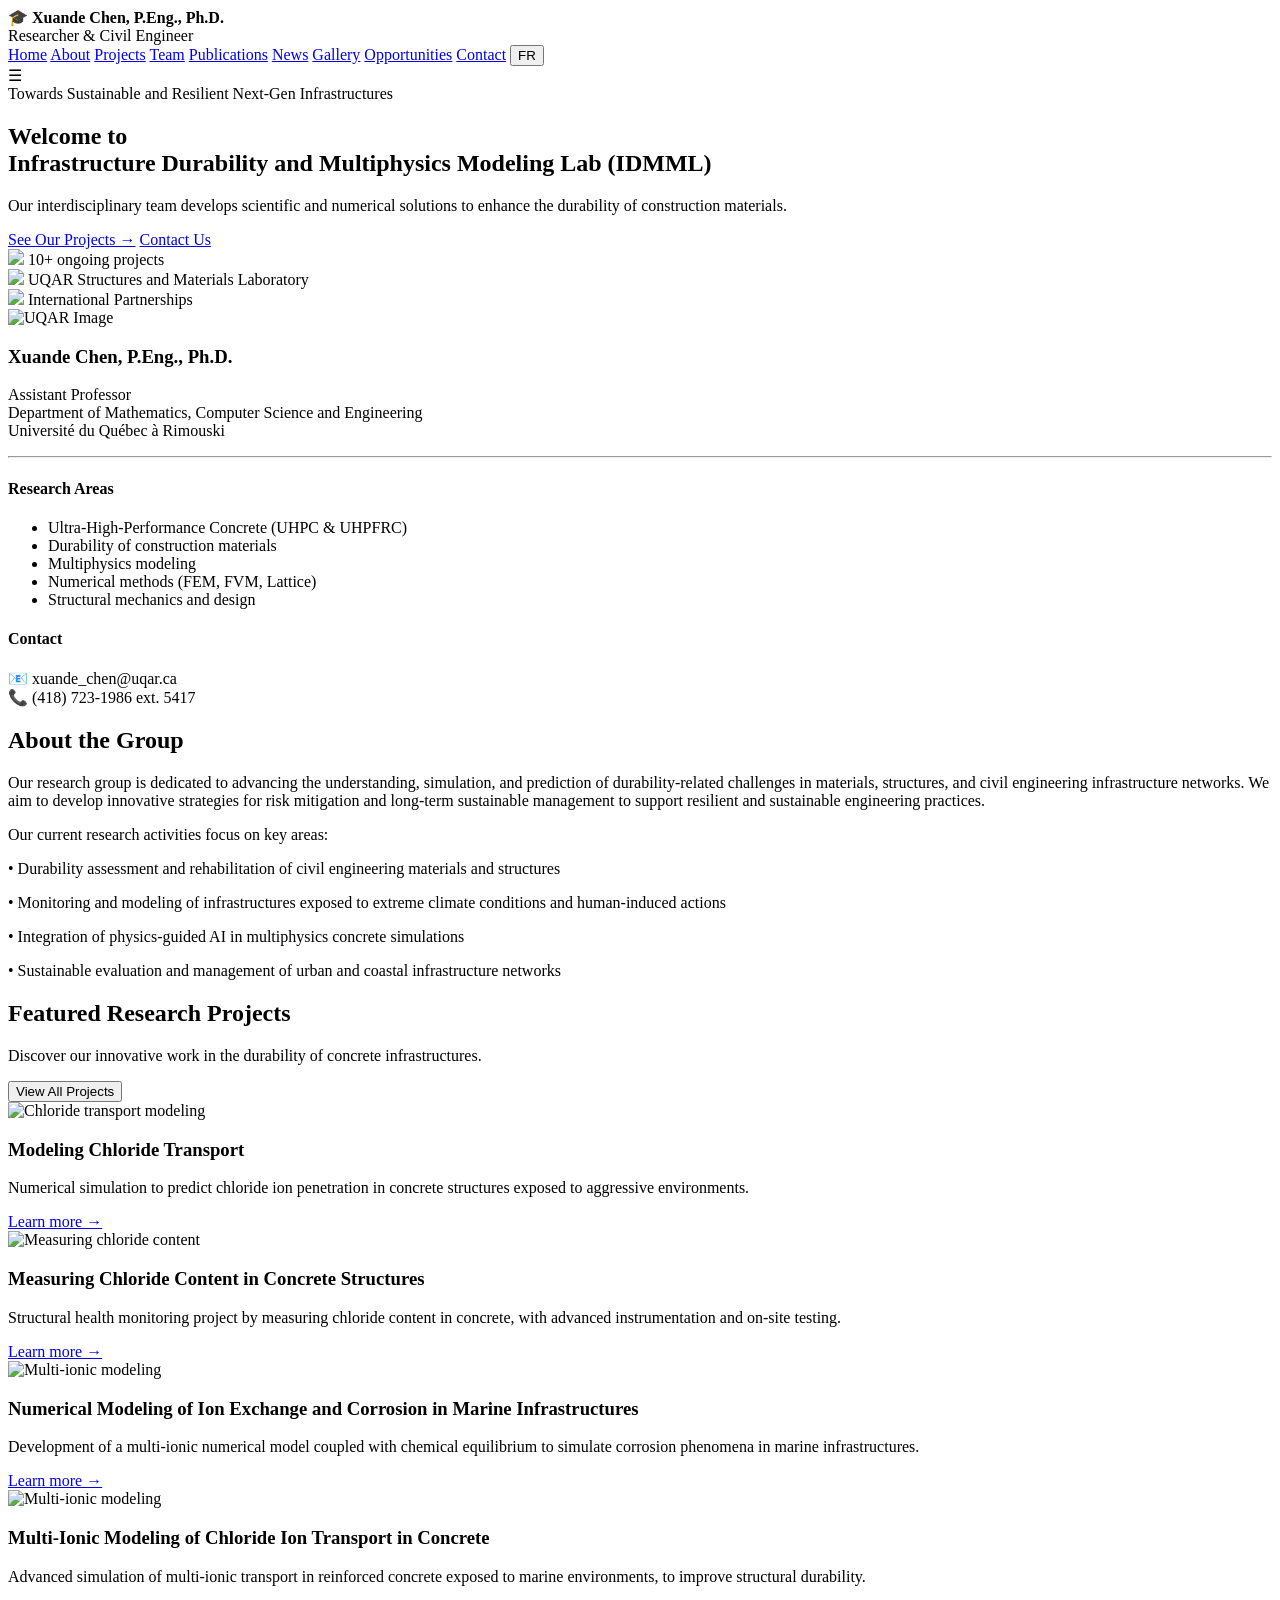
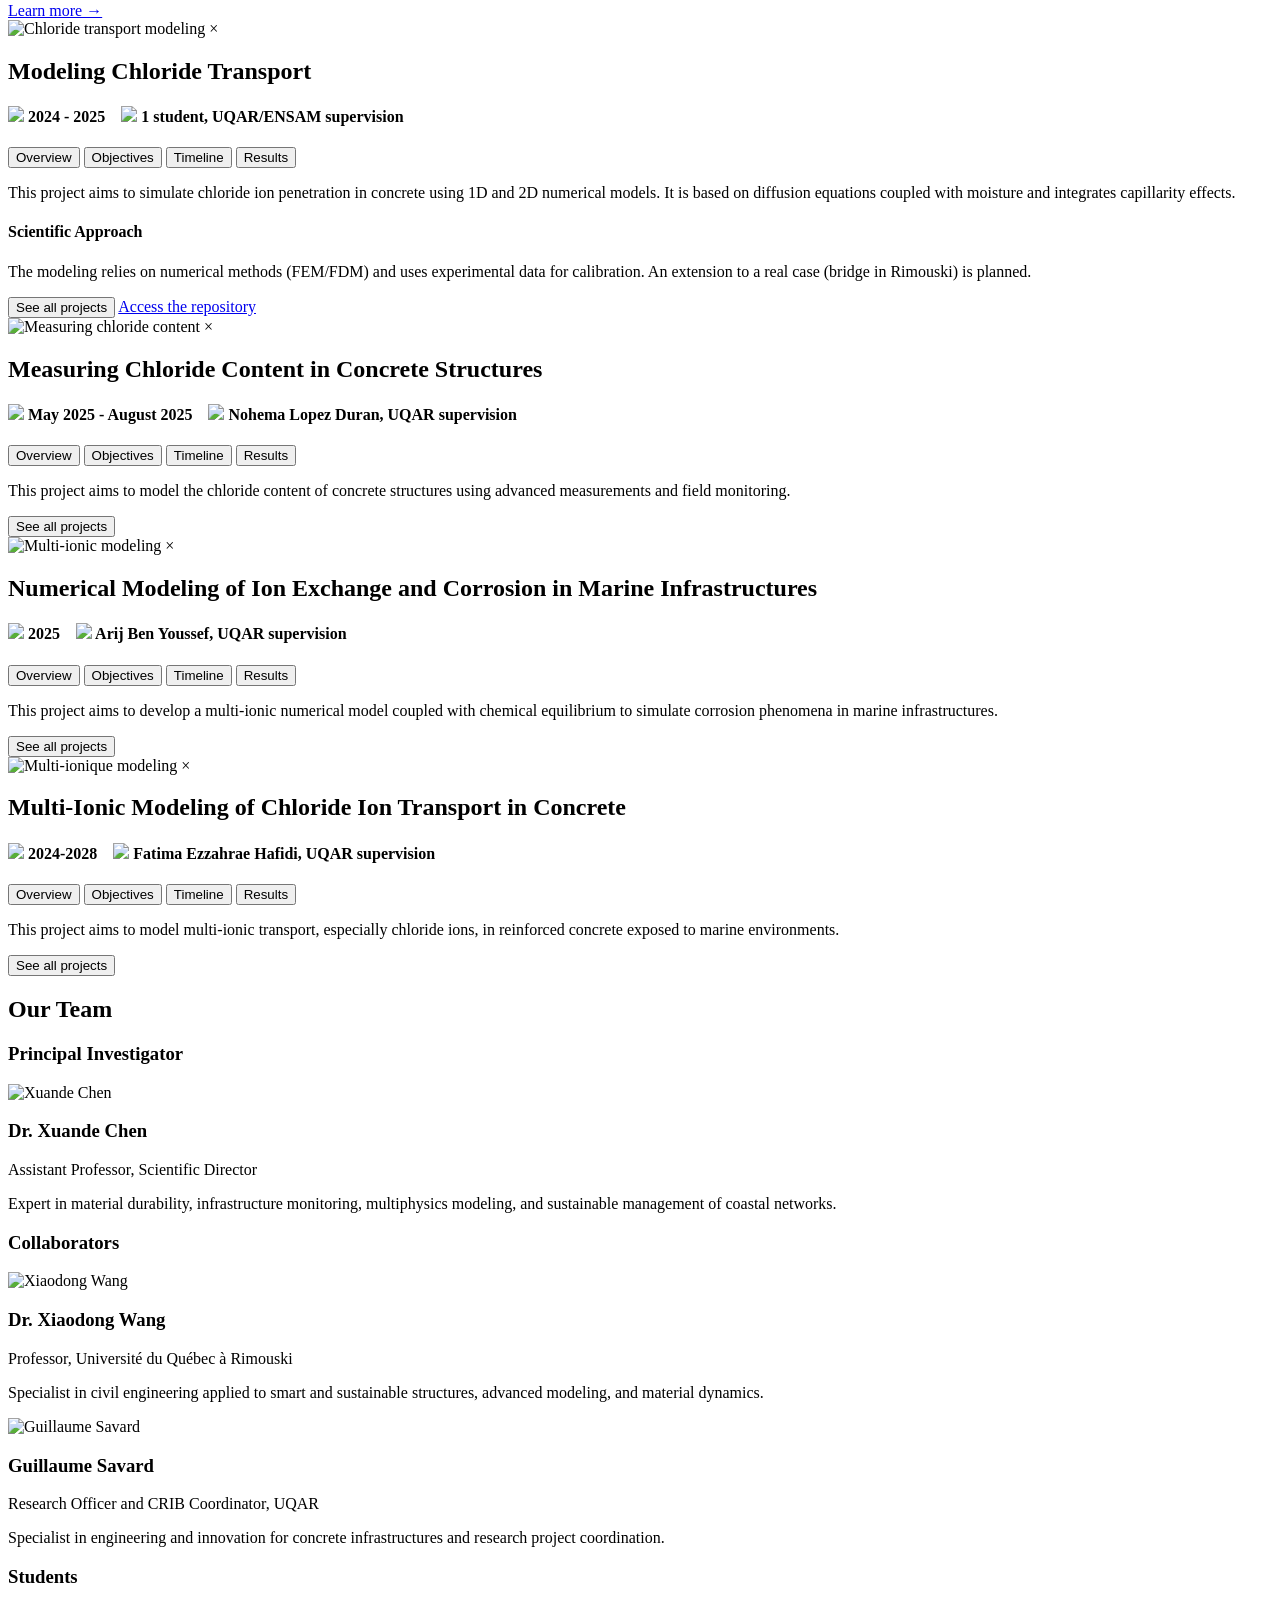
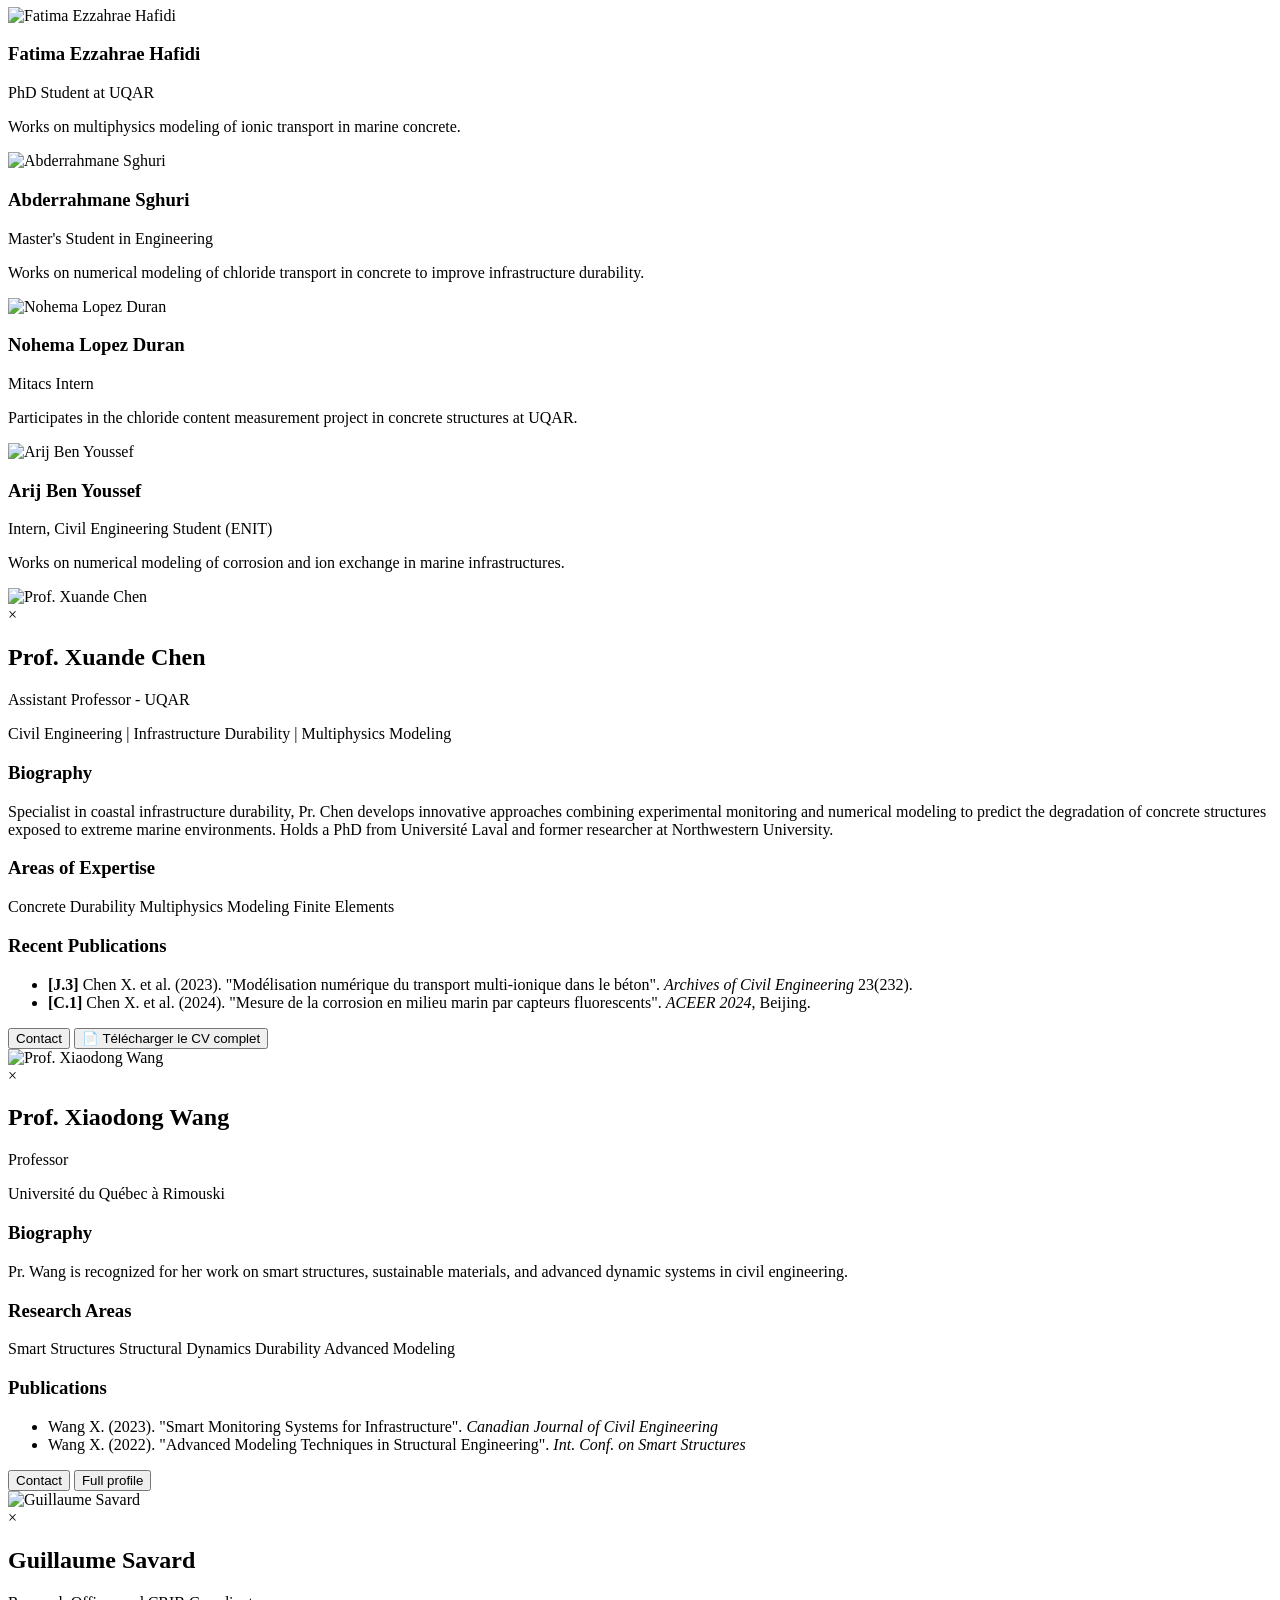
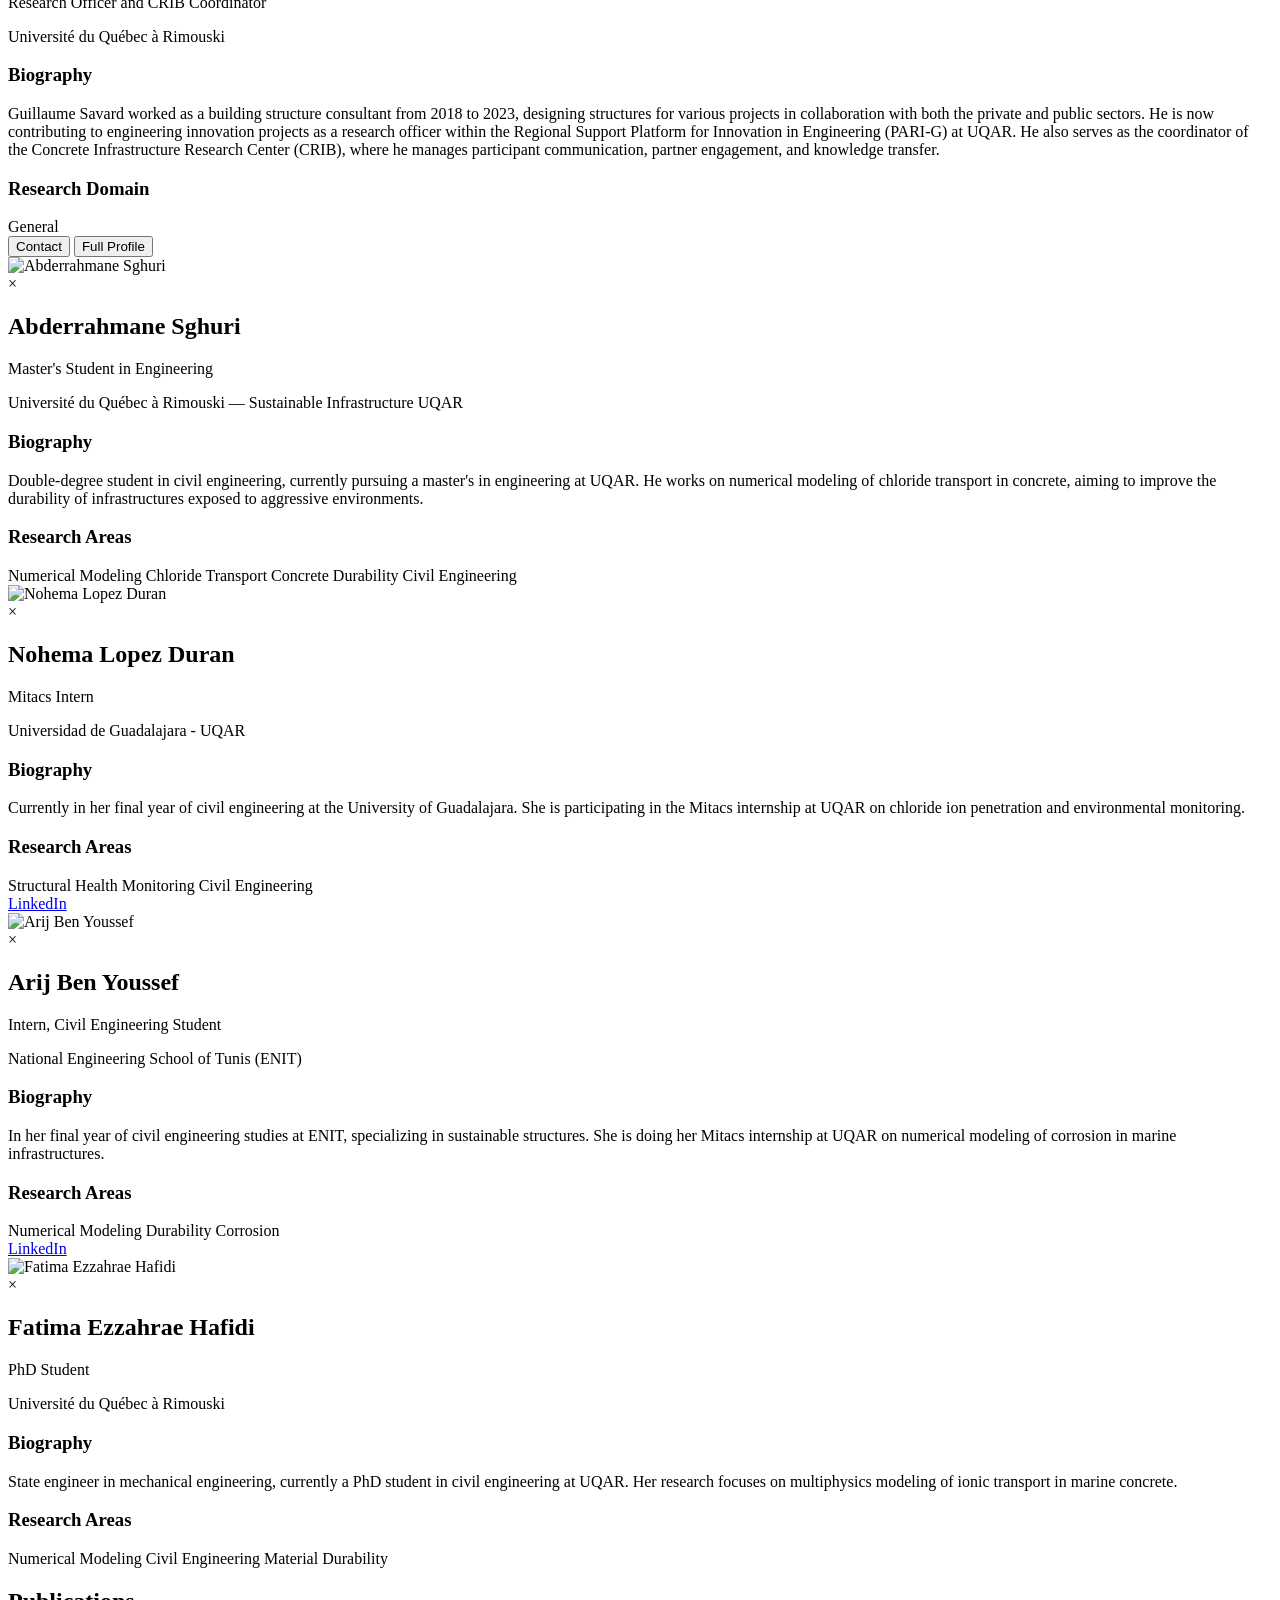
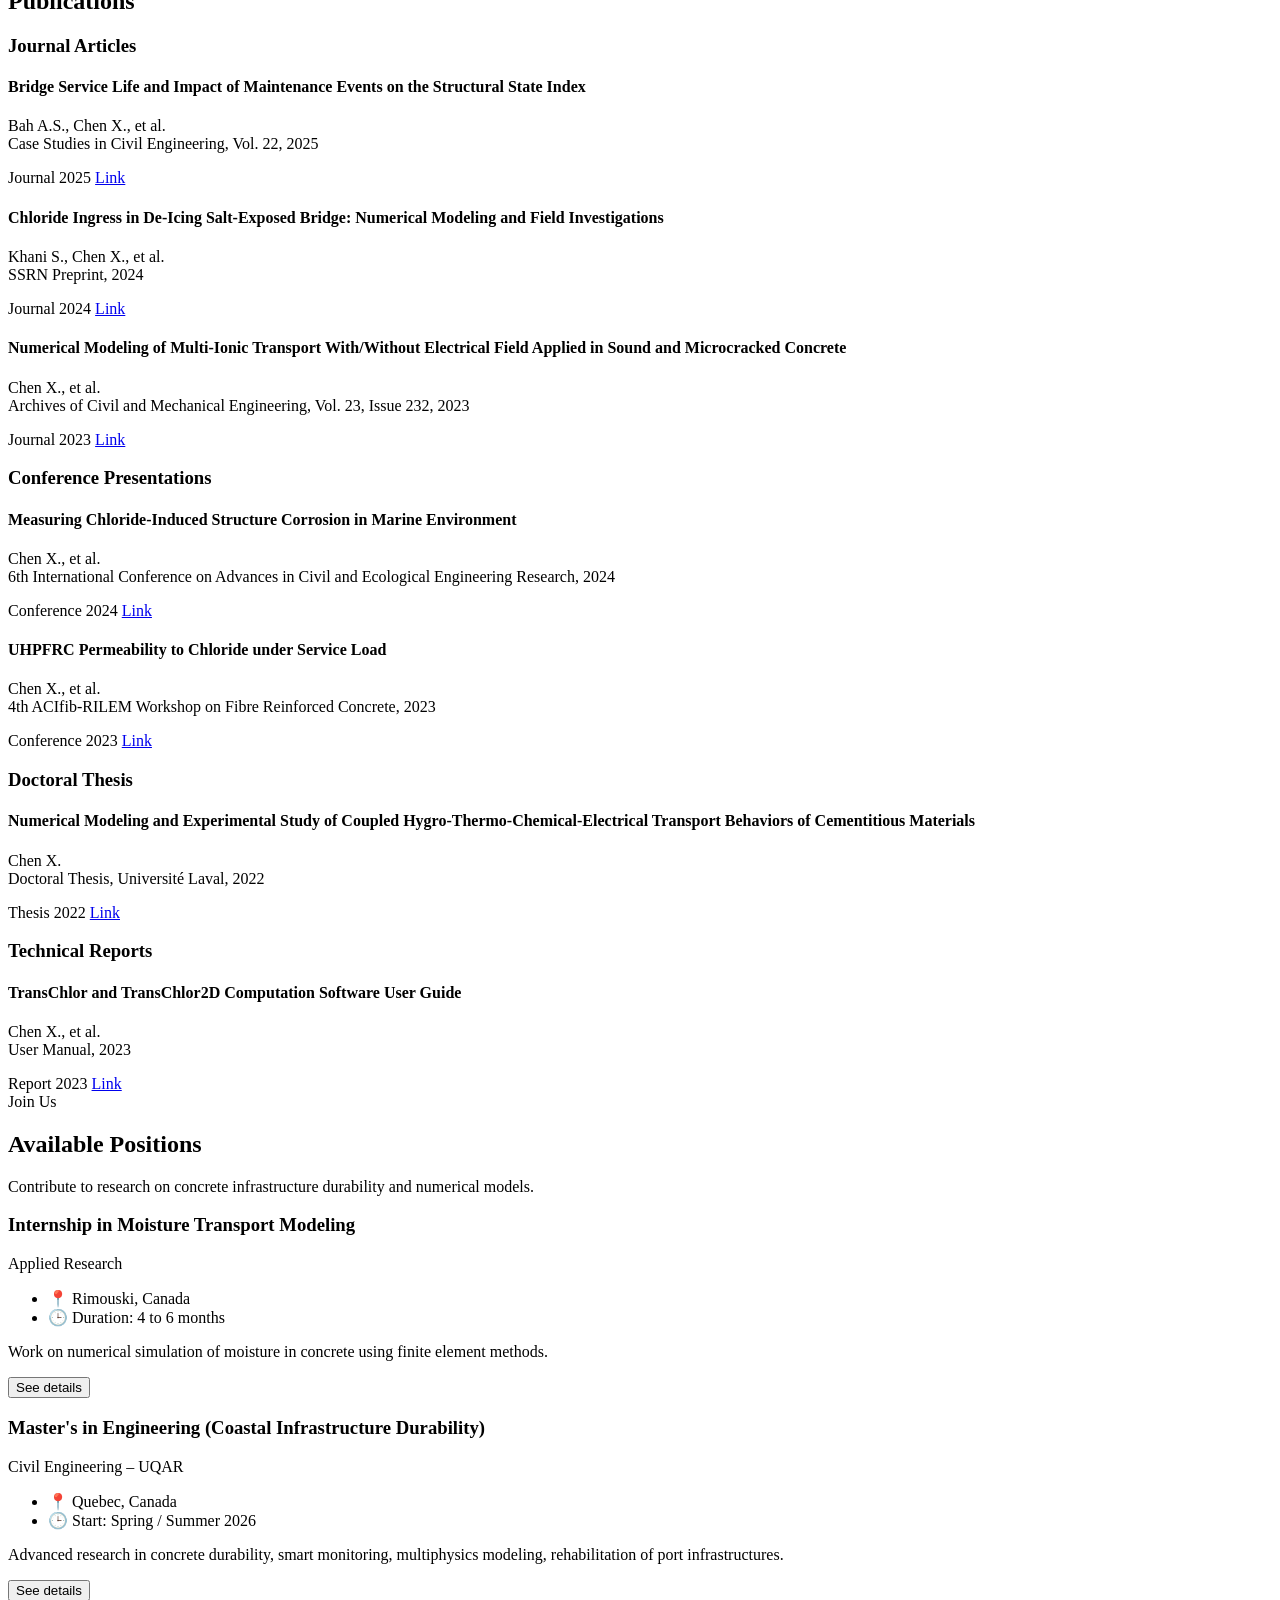
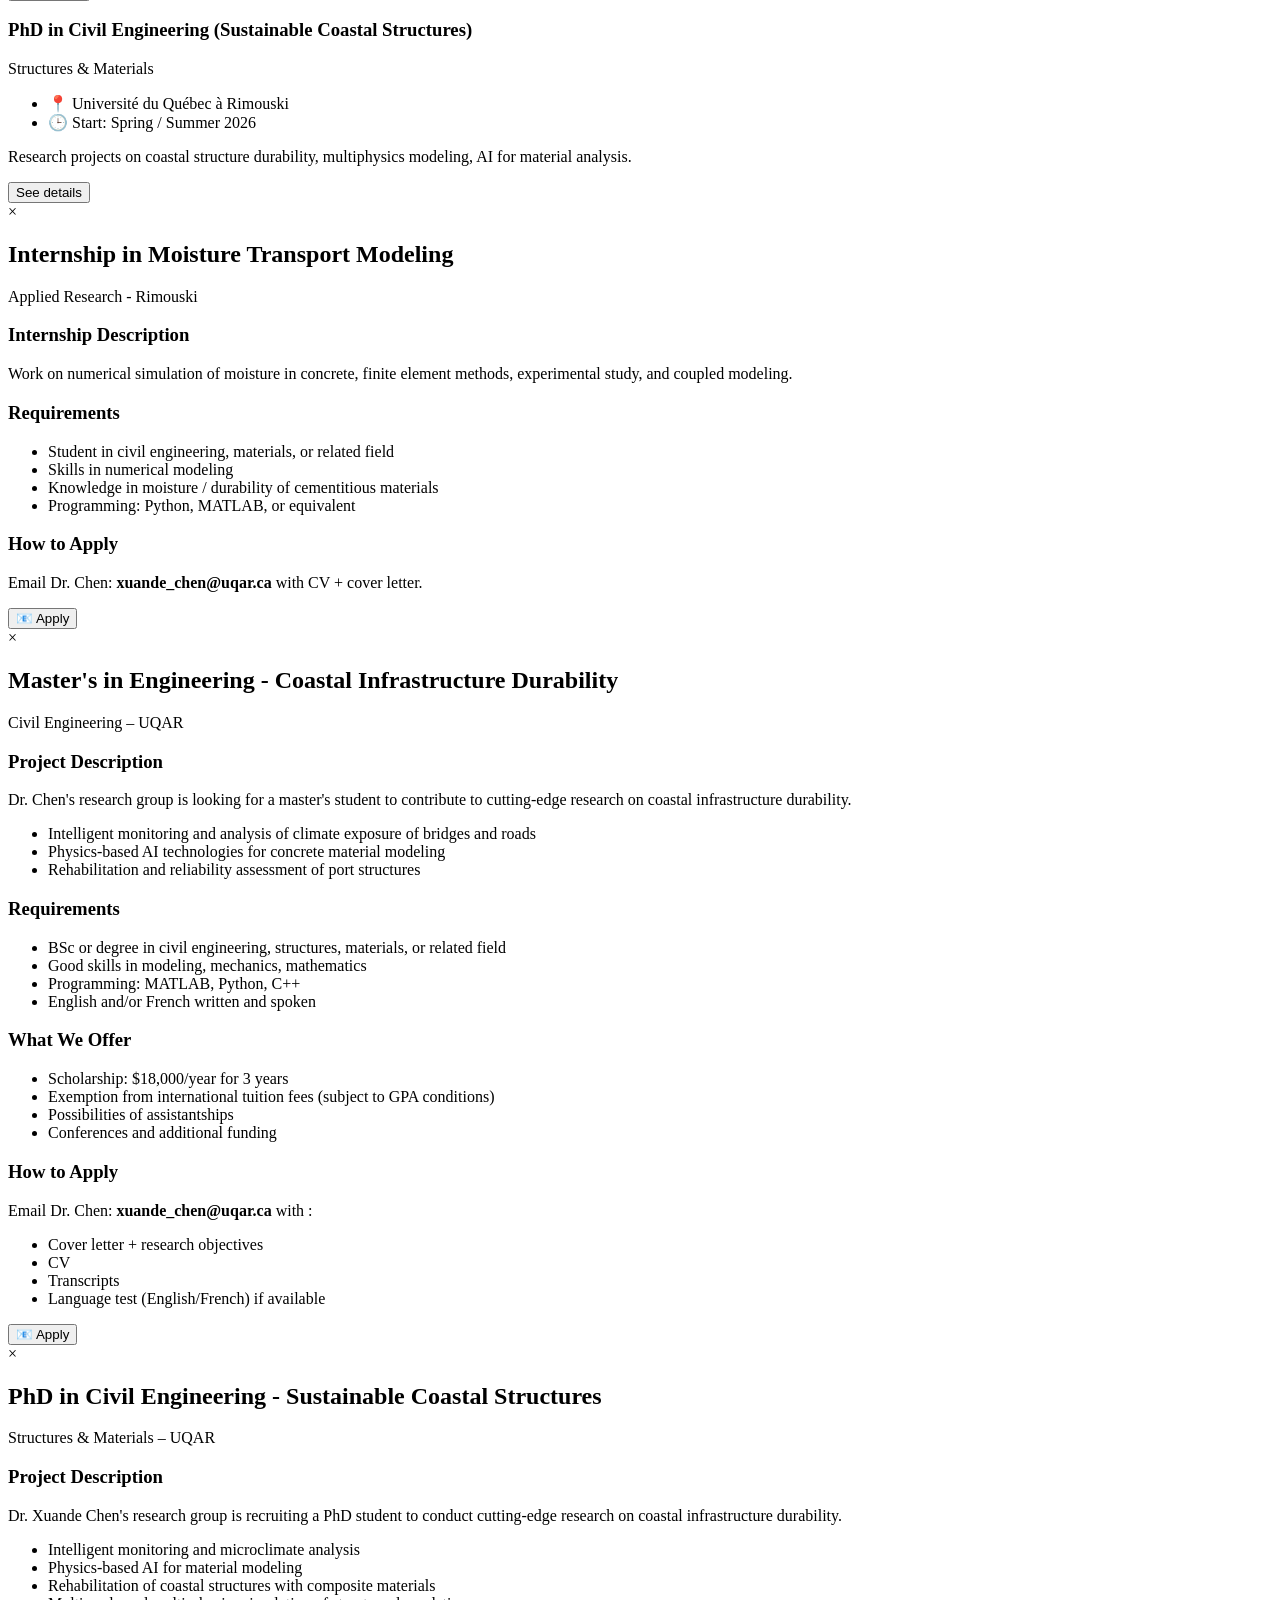
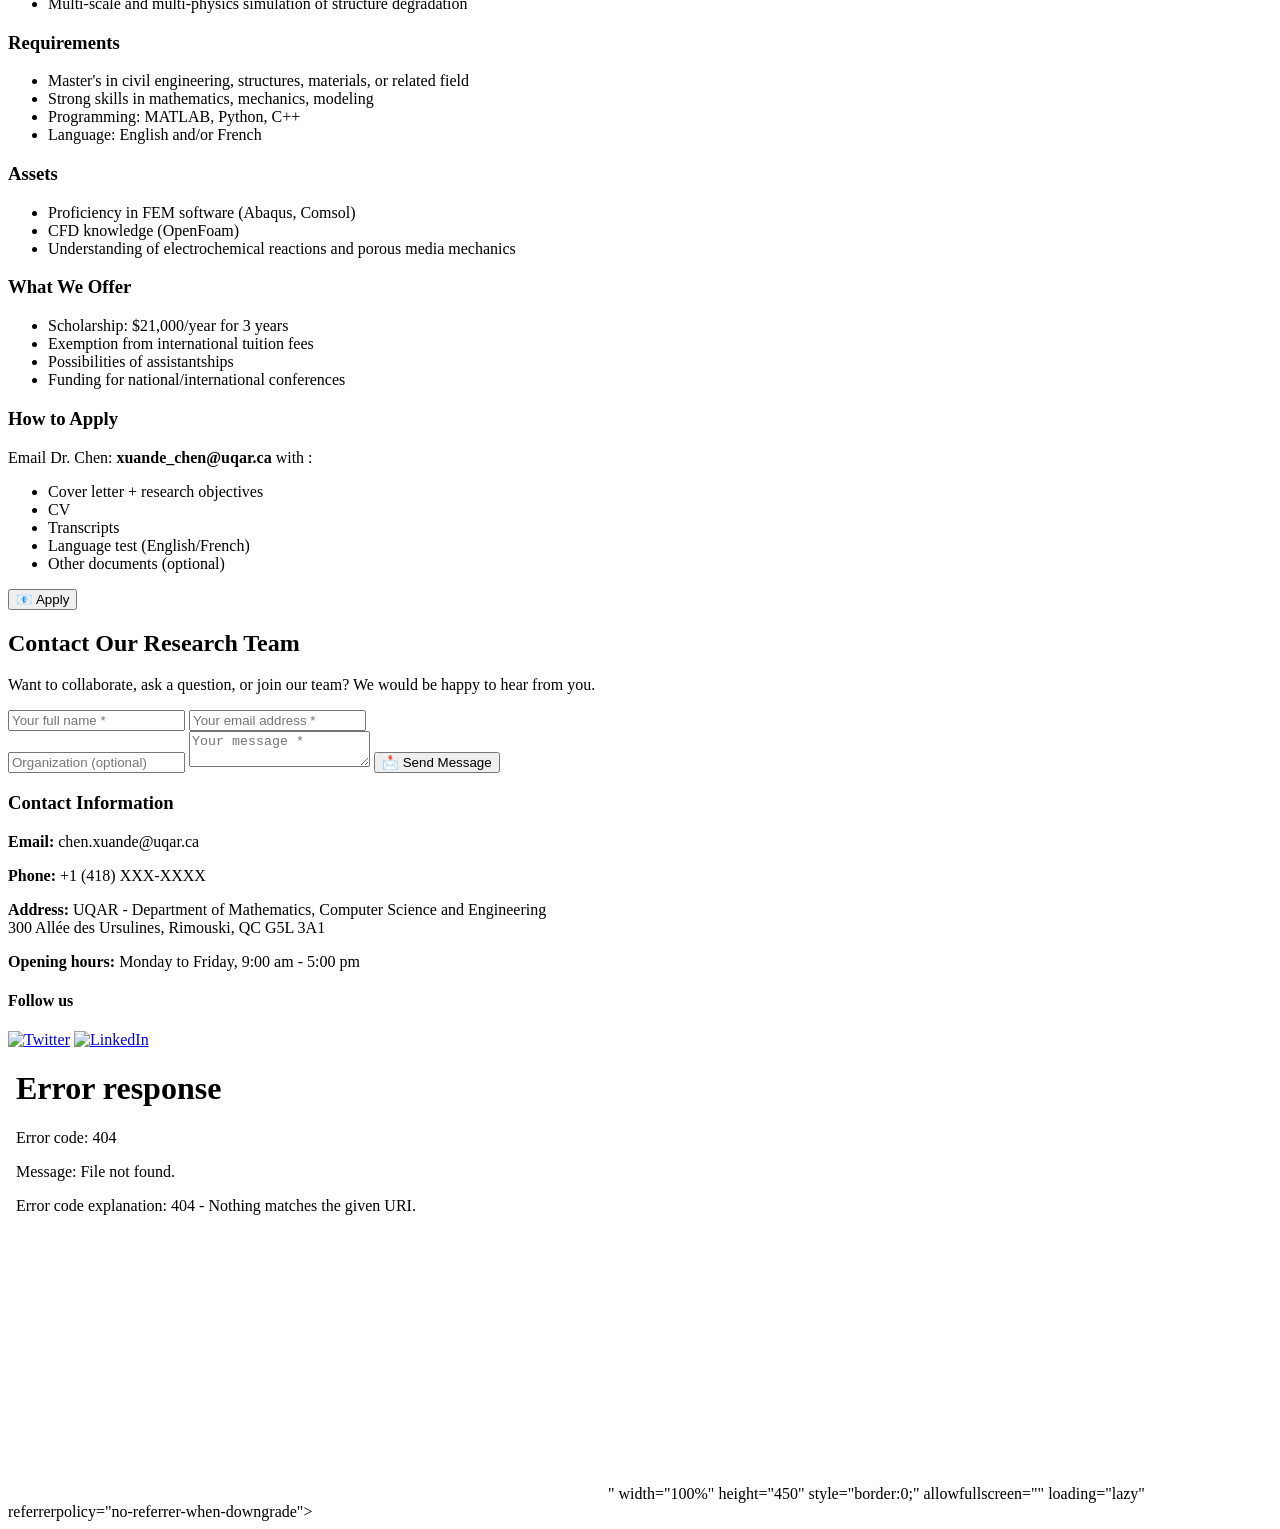
==== index-en.html @ e5015cfd "Update print statement from 'Hello' to 'Goodbye'" ====
<!DOCTYPE html>
<html lang="en">
<head>
  <link href="https://fonts.googleapis.com/css2?family=Inter:wght@400;600;700&display=swap" rel="stylesheet">
  <meta charset="UTF-8" />
  <meta name="viewport" content="width=device-width, initial-scale=1.0"/>
  <title>Infrastructure Durability and Multiphysics Modeling Lab</title>
  <link rel="stylesheet" href="style.css" />
</head>
<script>
  function toggleMenu() {
    const nav = document.getElementById("nav-links");
    const burger = document.querySelector(".burger");
    nav.classList.toggle("show");

    // Toggle le symbole du bouton
    if (burger.textContent === "☰") {
      burger.textContent = "✖";
    } else {
      burger.textContent = "☰";
    }
  }
  
</script>

<body>

  <!-- NAVBAR -->
<header class="navbar">
  <div class="logo">
    🎓 <strong>Xuande Chen, P.Eng., Ph.D.</strong><br />
    <span class="sous-titre">Researcher & Civil Engineer</span>
  </div>
  <nav id="nav-links" class="nav-links">
    <a href="#accueil" class="active">Home</a>
    <a href="#apropos">About</a>
    <a href="#projets">Projects</a>
    <a href="#equipe">Team</a>
    <a href="#publications">Publications</a>
    <a href="#actualites">News</a>
    <a href="#galerie">Gallery</a>
    <a href="#jobs">Opportunities</a>
    <a href="#contact">Contact</a>
    <button id="lang-toggle" class="lang-btn" type="button" onclick="window.location.href='index.html'">FR</button>
  </nav>
  <div class="burger" onclick="toggleMenu()">☰</div>
</header>

<script>
  document.getElementById('lang-toggle').addEventListener('click', () => {
    const path = window.location.pathname;

    // Chemin de base de ton site GitHub Pages (sans slash à la fin)
    const base = '/infrastructure-uqar';

    // Si déjà en anglais → revenir à FR
    if (path.includes('-en.html')) {
      window.location.href = base + '/index.html';
    } else {
      window.location.href = base + '/index-en.html';
    }
  });
</script>

<!-- HERO -->
<section id="accueil" class="hero" lang="en">
  <div class="blur-bg"></div>

  <div class="hero-left">
    <span class="badge">Towards Sustainable and Resilient Next-Gen Infrastructures</span>
    <h1>
      Welcome to<br />
      <span class="highlight">Infrastructure Durability and Multiphysics Modeling Lab (IDMML)</span>
    </h1>
    <p>
      Our interdisciplinary team develops scientific and numerical solutions to enhance the durability of construction materials.
    </p>
    <div class="hero-buttons">
      <a href="#projets" class="btn btn-primary">See Our Projects →</a>
      <a href="#contact" class="btn btn-outline">Contact Us</a>
    </div>
    <div class="hero-infos">
      <div><img src="icons/layers.svg" /> 10+ ongoing projects</div>
      <div><img src="icons/flask-conical.svg" /> UQAR Structures and Materials Laboratory</div>
      <div><img src="icons/earth.svg" /> International Partnerships</div>
    </div>
  </div>

  <div class="hero-right">
    <img src="images/uqarr.jpg" alt="UQAR Image" />
  </div>
</section>

<!-- ABOUT -->
<section id="apropos" class="apropos section reveal" lang="en">
  <div class="profil-card fade-in">
    <h3>Xuande Chen, P.Eng., Ph.D.</h3>
    <p>
      Assistant Professor<br>
      Department of Mathematics, Computer Science and Engineering<br>
      Université du Québec à Rimouski
    </p>
    <hr />
    <h4>Research Areas</h4>
    <ul>
      <li>Ultra-High-Performance Concrete (UHPC & UHPFRC)</li>
      <li>Durability of construction materials</li>
      <li>Multiphysics modeling</li>
      <li>Numerical methods (FEM, FVM, Lattice)</li>
      <li>Structural mechanics and design</li>
    </ul>
    <h4>Contact</h4>
    <p>
      📧 xuande_chen@uqar.ca<br>
      📞 (418) 723‑1986 ext. 5417
    </p>
  </div>

  <div class="bio">
    <h2>About the Group</h2>

    <div class="bio-section fade-in">
      <p>Our research group is dedicated to advancing the understanding, simulation, and prediction of durability-related challenges in materials, structures, and civil engineering infrastructure networks. We aim to develop innovative strategies for risk mitigation and long-term sustainable management to support resilient and sustainable engineering practices.</p>
      <p>Our current research activities focus on key areas:</p>
      <p>• Durability assessment and rehabilitation of civil engineering materials and structures</p>
      <p>• Monitoring and modeling of infrastructures exposed to extreme climate conditions and human-induced actions</p>
      <p>• Integration of physics-guided AI in multiphysics concrete simulations</p>
      <p>• Sustainable evaluation and management of urban and coastal infrastructure networks</p>
    </div>
</section>

<!-- PROJECTS -->
<section id="projets" class="projets" lang="en">
  <h2>Featured Research Projects</h2>
  <p>Discover our innovative work in the durability of concrete infrastructures.</p>
  <button class="view-all fade-in">View All Projects</button>

  <div class="project-grid">

  <div class="project-card" onclick="openModal('modal1')">
    <img src="images/project 1.jpg" alt="Chloride transport modeling" />
    <div class="project-content">
        <h3>Modeling Chloride Transport</h3>
        <p>Numerical simulation to predict chloride ion penetration in concrete structures exposed to aggressive environments.</p>
        <a href="#">Learn more →</a>
    </div>
  </div>
  <!-- PROJECT NOHEMA -->
  <div class="project-card" onclick="openModal('modal-project-nohema')">
    <img src="images/Mesure of chloride in concrete.png" alt="Measuring chloride content" />
    <div class="project-content">
      <h3>Measuring Chloride Content in Concrete Structures</h3>
      <p>Structural health monitoring project by measuring chloride content in concrete, with advanced instrumentation and on-site testing.</p>
      <a href="#">Learn more →</a>
    </div>
  </div>
  <!-- PROJECT ARIJ -->
  <div class="project-card" onclick="openModal('modal-project-arij')">
    <img src="images/Projet 3.png" alt="Multi-ionic modeling" />
    <div class="project-content">
      <h3>Numerical Modeling of Ion Exchange and Corrosion in Marine Infrastructures</h3>
      <p>Development of a multi-ionic numerical model coupled with chemical equilibrium to simulate corrosion phenomena in marine infrastructures.</p>
      <a href="#">Learn more →</a>
    </div>
  </div>
  <!-- PROJECT FATIMA -->
  <div class="project-card" onclick="openModal('modal-project-fatima')">
    <img src="images/projet 4.jpg" alt="Multi-ionic modeling" />
    <div class="project-content">
      <h3>Multi-Ionic Modeling of Chloride Ion Transport in Concrete</h3>
      <p>Advanced simulation of multi-ionic transport in reinforced concrete exposed to marine environments, to improve structural durability.</p>
      <a href="#">Learn more →</a>
    </div>
  </div>
  </div>
</section>

<!-- MODALS -->
<!-- Modal 1 -->
<div id="modal1" class="modal">
  <div class="modal-content">
    <div class="modal-header-image">
      <img src="images/project 1.jpg" alt="Chloride transport modeling">
      <span class="close" onclick="closeModal('modal1')">&times;</span>
      <div class="modal-header-text">
        <h2>Modeling Chloride Transport</h2>
        <h4>
          <img src="icons/calendar.svg" style="width: 16px"> 2024 - 2025 &nbsp;&nbsp;
          <img src="icons/team.svg" style="width: 16px"> 1 student, UQAR/ENSAM supervision
        </h4>
      </div>
    </div>
    <div class="tabs">
      <button onclick="openTab('overview', event)" class="tab active">Overview</button>
      <button onclick="openTab('goals', event)" class="tab">Objectives</button>
      <button onclick="openTab('timeline', event)" class="tab">Timeline</button>
      <button onclick="openTab('results', event)" class="tab">Results</button>
    </div>
    <div class="tab-content" id="overview">
      <p>
        This project aims to simulate chloride ion penetration in concrete using 1D and 2D numerical models. It is based on diffusion equations coupled with moisture and integrates capillarity effects.
      </p>
      <h4>Scientific Approach</h4>
      <p>
        The modeling relies on numerical methods (FEM/FDM) and uses experimental data for calibration. An extension to a real case (bridge in Rimouski) is planned.
      </p>
    </div>
    <div class="tab-content" id="goals" style="display:none;">
      <p>
        The main objective is to develop a reliable simulation tool to predict chloride penetration in concrete structures exposed to aggressive environments, such as marine areas or de-icing salt zones.
      </p>
    </div>
    <div class="tab-content" id="timeline" style="display: none;">
      <ul>
        <li>September 2024: Project start and literature review</li>
        <li>October 2024: 1D modeling and validation</li>
        <li>December 2024: Extension to a 2D model</li>
        <li>January 2025: Integration of experimental data</li>
        <li>April 2025: Application to the Rimouski bridge case</li>
      </ul>
    </div>
    <div class="tab-content" id="results" style="display:none;">
      <p>
        Expected results include simulated chloride concentration profiles, validation by experimental measurements, and 2D visualizations of contamination progression. A prototype user interface for engineers is also planned.
      </p>
    </div>
    <div class="modal-footer">
      <button class="view-all">See all projects</button>
      <a href="#" class="btn-outline" target="_blank">Access the repository</a>
    </div>
  </div>
</div>

<!-- Modal Nohema -->
<div id="modal-project-nohema" class="modal">
  <div class="modal-content">
    <div class="modal-header-image">
      <img src="images/Mesure of chloride in concrete.png" alt="Measuring chloride content">
      <span class="close" onclick="closeModal('modal-nohema')">&times;</span>
      <div class="modal-header-text">
        <h2>Measuring Chloride Content in Concrete Structures</h2>
        <h4>
          <img src="icons/calendar.svg" style="width: 16px"> May 2025 - August 2025 &nbsp;&nbsp;
          <img src="icons/team.svg" style="width: 16px"> Nohema Lopez Duran, UQAR supervision
        </h4>
      </div>
    </div>
    <div class="tabs">
      <button onclick="openTab('overview-nohema', event)" class="tab active">Overview</button>
      <button onclick="openTab('goals-nohema', event)" class="tab">Objectives</button>
      <button onclick="openTab('timeline-nohema', event)" class="tab">Timeline</button>
      <button onclick="openTab('results-nohema', event)" class="tab">Results</button>
    </div>
    <div class="tab-content" id="overview-nohema">
      <p>
        This project aims to model the chloride content of concrete structures using advanced measurements and field monitoring.
      </p>
    </div>
    <div class="tab-content" id="goals-nohema" style="display:none;">
      <ul>
        <li>Understand the impact of the marine microclimate on concrete structures.</li>
        <li>Quantify impacts with structural health monitoring techniques.</li>
      </ul>
    </div>
    <div class="tab-content" id="timeline-nohema" style="display:none;">
      <ul>
        <li>Week 1: Integration into the research group</li>
        <li>Weeks 2-3: Literature review</li>
        <li>Weeks 4-10: Experimental design and testing with the instrument</li>
        <li>Weeks 11-12: Writing the synthesis report</li>
      </ul>
    </div>
    <div class="tab-content" id="results-nohema" style="display:none;">
      <ul>
        <li>Comprehensive report on testing methods.</li>
        <li>Technical report on the instrument.</li>
        <li>Synthesis report on the internship.</li>
      </ul>
    </div>
    <div class="modal-footer">
      <button class="view-all">See all projects</button>
    </div>
  </div>
</div>

<!-- Modal Arij -->
<div id="modal-project-arij" class="modal">
  <div class="modal-content">
    <div class="modal-header-image">
      <img src="images/Projet 3.png" alt="Multi-ionic modeling">
      <span class="close" onclick="closeModal('modal-arij')">&times;</span>
      <div class="modal-header-text">
        <h2>Numerical Modeling of Ion Exchange and Corrosion in Marine Infrastructures</h2>
        <h4>
          <img src="icons/calendar.svg" style="width: 16px"> 2025 &nbsp;&nbsp;
          <img src="icons/team.svg" style="width: 16px"> Arij Ben Youssef, UQAR supervision
        </h4>
      </div>
    </div>
    <div class="tabs">
      <button onclick="openTab('overview-arij', event)" class="tab active">Overview</button>
      <button onclick="openTab('goals-arij', event)" class="tab">Objectives</button>
      <button onclick="openTab('timeline-arij', event)" class="tab">Timeline</button>
      <button onclick="openTab('results-arij', event)" class="tab">Results</button>
    </div>
    <div class="tab-content" id="overview-arij">
      <p>
        This project aims to develop a multi-ionic numerical model coupled with chemical equilibrium to simulate corrosion phenomena in marine infrastructures.
      </p>
    </div>
    <div class="tab-content" id="goals-arij" style="display:none;">
      <ul>
        <li>Develop a multi-ionic model coupled with chemical equilibrium.</li>
        <li>Simulate the penetration of ions (Cl⁻, Na⁺, Ca²⁺, etc.) in concrete.</li>
        <li>Validate the model with experimental data.</li>
      </ul>
    </div>
    <div class="tab-content" id="timeline-arij" style="display:none;">
      <ul>
        <li>2024-2025: Literature review, equation development, code implementation.</li>
        <li>2025-2026: Simulation of real cases, model calibration.</li>
        <li>2026-2027: Experimental validation, publication writing.</li>
        <li>2028: Thesis completion and defense.</li>
      </ul>
    </div>
    <div class="tab-content" id="results-arij" style="display:none;">
      <ul>
        <li>Accurate multi-ionic model of transport in concrete.</li>
        <li>Understanding of chloride ion degradation mechanisms.</li>
        <li>Numerical tools for durability assessment.</li>
        <li>Recommendations for structure design.</li>
      </ul>
    </div>
    <div class="modal-footer">
      <button class="view-all">See all projects</button>
    </div>
  </div>
</div>

<!-- Modal Fatima -->
<div id="modal-project-fatima" class="modal">
  <div class="modal-content">
    <div class="modal-header-image">
      <img src="images/projet 4.jpg" alt="Multi-ionique modeling">
      <span class="close" onclick="closeModal('modal-fatima')">&times;</span>
      <div class="modal-header-text">
        <h2>Multi-Ionic Modeling of Chloride Ion Transport in Concrete</h2>
        <h4>
          <img src="icons/calendar.svg" style="width: 16px"> 2024-2028 &nbsp;&nbsp;
          <img src="icons/team.svg" style="width: 16px"> Fatima Ezzahrae Hafidi, UQAR supervision
        </h4>
      </div>
    </div>
    <div class="tabs">
      <button onclick="openTab('overview-fatima', event)" class="tab active">Overview</button>
      <button onclick="openTab('goals-fatima', event)" class="tab">Objectives</button>
      <button onclick="openTab('timeline-fatima', event)" class="tab">Timeline</button>
      <button onclick="openTab('results-fatima', event)" class="tab">Results</button>
    </div>
    <div class="tab-content" id="overview-fatima">
      <p>
        This project aims to model multi-ionic transport, especially chloride ions, in reinforced concrete exposed to marine environments.
      </p>
    </div>
    <div class="tab-content" id="goals-fatima" style="display:none;">
      <ul>
        <li>Develop an accurate multi-ionic transport model.</li>
        <li>Assess the durability of marine infrastructures.</li>
        <li>Improve the design and maintenance of structures.</li>
      </ul>
    </div>
    <div class="tab-content" id="timeline-fatima" style="display:none;">
      <ul>
        <li>2024-2025: Literature review, model development.</li>
        <li>2025-2026: Simulation and model calibration.</li>
        <li>2026-2027: Experimental validation and publications.</li>
        <li>2028: Thesis defense.</li>
      </ul>
    </div>
    <div class="tab-content" id="results-fatima" style="display:none;">
      <ul>
        <li>Multi-ionic transport model in concrete.</li>
        <li>Better understanding of degradation mechanisms.</li>
        <li>Numerical tools for durability assessment.</li>
        <li>Recommendations for marine structures.</li>
      </ul>
    </div>
    <div class="modal-footer">
      <button class="view-all">See all projects</button>
    </div>
  </div>
</div>

<!-- TEAM -->
<section id="equipe" class="equipe" lang="en">
  <h2>Our Team</h2>
  <!-- Principal Investigator -->
  <h3 class="subsection-title">Principal Investigator</h3>
  <div class="cards">
    <!-- Prof. Chen -->
    <div class="card" onclick="openModal('modal-xuande')">
      <img src="images/chen-xuande.jpg" alt="Xuande Chen" />
      <h3>Dr. Xuande Chen</h3>
      <p class="role">Assistant Professor, Scientific Director</p>
      <p>Expert in material durability, infrastructure monitoring, multiphysics modeling, and sustainable management of coastal networks.</p>
    </div>
  </div>
  <!-- Collaborators -->
  <h3 class="subsection-title">Collaborators</h3>
  <div class="cards">
    <!-- Prof. Wang -->
    <div class="card" onclick="openModal('modal-wang')">
      <img src="images/wang-xiaodong.jpg" alt="Xiaodong Wang" />
      <h3>Dr. Xiaodong Wang</h3>
      <p class="role">Professor, Université du Québec à Rimouski</p>
      <p>Specialist in civil engineering applied to smart and sustainable structures, advanced modeling, and material dynamics.</p>
    </div>
     <!-- Guillaume Savard -->
    <div class="card" onclick="openModal('modal-savard')">
      <img src="images/guillaume-savard.jpg" alt="Guillaume Savard" />
      <h3>Guillaume Savard</h3>
      <p class="role">Research Officer and CRIB Coordinator, UQAR</p>
      <p>Specialist in engineering and innovation for concrete infrastructures and research project coordination.</p>
    </div>
  </div>
  <!-- Students -->
  <h3 class="subsection-title">Students</h3>
  <div class="cards">
    <!-- Fatima Ezzahrae Hafidi -->
    <div class="card" onclick="openModal('modal-fatima')">
      <img src="images/HAFIDI.jpg" alt="Fatima Ezzahrae Hafidi" />
      <h3>Fatima Ezzahrae Hafidi</h3>
      <p class="role">PhD Student at UQAR</p>
      <p>Works on multiphysics modeling of ionic transport in marine concrete.</p>
    </div>
    <!-- Abderrahmane -->
    <div class="card" onclick="openModal('modal-abderrahmane')">
      <img src="images/abderrahmane FI.jpg" alt="Abderrahmane Sghuri" />
      <h3>Abderrahmane Sghuri</h3>
      <p class="role">Master's Student in Engineering</p>
      <p>Works on numerical modeling of chloride transport in concrete to improve infrastructure durability.</p>
    </div>
    <!-- Nohema Lopez Duran -->
    <div class="card" onclick="openModal('modal-nohema')">
      <img src="images/LOPEZ.jpg" alt="Nohema Lopez Duran" />
      <h3>Nohema Lopez Duran</h3>
      <p class="role">Mitacs Intern</p>
      <p>Participates in the chloride content measurement project in concrete structures at UQAR.</p>
    </div>
    <!-- Arij Ben Youssef -->
    <div class="card" onclick="openModal('modal-arij')">
      <img src="images/ARIJ.jpg" alt="Arij Ben Youssef" />
      <h3>Arij Ben Youssef</h3>
      <p class="role">Intern, Civil Engineering Student (ENIT)</p>
      <p>Works on numerical modeling of corrosion and ion exchange in marine infrastructures.</p>
    </div>
  </div>
</section>

<!-- MODALE PROF. CHEN -->
<div id="modal-xuande" class="modal">
  <div class="modal-content profile-modal">
    <div class="profile-left">
      <img src="images/chen-xuande.jpg" alt="Prof. Xuande Chen">
    </div>
    
    <div class="profile-right">
      <span class="close" onclick="closeModal('modal-xuande')">&times;</span>
      <h2>Prof. Xuande Chen</h2>
      <p class="role">Assistant Professor - UQAR</p>
      <p class="field">Civil Engineering | Infrastructure Durability | Multiphysics Modeling</p>

      <h3>Biography</h3>
      <p>Specialist in coastal infrastructure durability, Pr. Chen develops innovative approaches combining experimental monitoring and numerical modeling to predict the degradation of concrete structures exposed to extreme marine environments. Holds a PhD from Université Laval and former researcher at Northwestern University.</p>

      <h3>Areas of Expertise</h3>
      <div class="tags">
        <span>Concrete Durability</span>
        <span>Multiphysics Modeling</span>
        <span>Finite Elements</span>
      </div>
      <h3>Recent Publications</h3>
      <ul class="pubs">
        <li><strong>[J.3]</strong> Chen X. et al. (2023). "Modélisation numérique du transport multi-ionique dans le béton". <em>Archives of Civil Engineering</em> 23(232).</li>
        <li><strong>[C.1]</strong> Chen X. et al. (2024). "Mesure de la corrosion en milieu marin par capteurs fluorescents". <em>ACEER 2024</em>, Beijing.</li>
      </ul>

      <div class="actions">
        <button class="btn-primary" onclick="window.location.href='mailto:xuande.chen@uqar.ca'">
          <i class="fas fa-envelope"></i> Contact
        </button>
        <button class="btn-outline" onclick="window.open('Files/cv_chen_full.pdf', '_blank')">
          📄 Télécharger le CV complet
        </button>
      </div>
    </div>
  </div>
</div>

<!-- MODALE PROF. WANG -->
<div id="modal-wang" class="modal">
  <div class="modal-content profile-modal">
    <div class="profile-left">
      <img src="images/wang-xiaodong.jpg" alt="Prof. Xiaodong Wang">
    </div>
    <div class="profile-right">
      <span class="close" onclick="closeModal('modal-wang')">&times;</span>
      <h2>Prof. Xiaodong Wang</h2>
      <p class="role">Professor</p>
      <p class="field">Université du Québec à Rimouski</p>

      <h3>Biography</h3>
      <p>Pr. Wang is recognized for her work on smart structures, sustainable materials, and advanced dynamic systems in civil engineering.</p>

      <h3>Research Areas</h3>
      <div class="tags">
        <span>Smart Structures</span>
        <span>Structural Dynamics</span>
        <span>Durability</span>
        <span>Advanced Modeling</span>
      </div>

      <h3>Publications</h3>
      <ul class="pubs">
        <li>Wang X. (2023). "Smart Monitoring Systems for Infrastructure". <em>Canadian Journal of Civil Engineering</em></li>
        <li>Wang X. (2022). "Advanced Modeling Techniques in Structural Engineering". <em>Int. Conf. on Smart Structures</em></li>
      </ul>

      <div class="actions">
        <button class="btn-primary">Contact</button>
        <button class="btn-outline">Full profile</button>
      </div>
    </div>
  </div>
</div>
<!-- MODAL GUILLAUME SAVARD -->
<div id="modal-savard" class="modal">
  <div class="modal-content profile-modal">
    <div class="profile-left">
      <img src="images/guillaume-savard.jpg" alt="Guillaume Savard">
    </div>
    <div class="profile-right">
      <span class="close" onclick="closeModal('modal-savard')">&times;</span>
      <h2>Guillaume Savard</h2>
      <p class="role">Research Officer and CRIB Coordinator</p>
      <p class="field">Université du Québec à Rimouski</p>

      <h3>Biography</h3>
      <p>Guillaume Savard worked as a building structure consultant from 2018 to 2023, designing structures for various projects in collaboration with both the private and public sectors.  
      He is now contributing to engineering innovation projects as a research officer within the Regional Support Platform for Innovation in Engineering (PARI-G) at UQAR.  
      He also serves as the coordinator of the Concrete Infrastructure Research Center (CRIB), where he manages participant communication, partner engagement, and knowledge transfer.</p>

      <h3>Research Domain</h3>
      <div class="tags">
        <span>General</span>
      </div>
      <div class="actions">
        <button class="btn-primary" onclick="window.location.href='mailto:guillaume_savard@uqar.ca'">Contact</button>
        <button class="btn-outline" onclick="window.open('https://www.linkedin.com/in/guillaume-savard-5ba19a67/', '_blank')">Full Profile</button>
      </div>
    </div>
  </div>
</div>
<!-- MODAL ABDERRAHMANE -->
<!-- modal-abderrahmane -->
<div id="modal-abderrahmane" class="modal">
  <div class="modal-content profile-modal">
    <div class="profile-left">
      <img src="images/abderrahmane FI.jpg" alt="Abderrahmane Sghuri">
    </div>
    <div class="profile-right">
      <span class="close" onclick="closeModal('modal-abderrahmane')">&times;</span>
      <h2>Abderrahmane Sghuri</h2>
      <p class="role">Master's Student in Engineering</p>
      <p class="field">Université du Québec à Rimouski — Sustainable Infrastructure UQAR</p>

      <h3>Biography</h3>
      <p>Double-degree student in civil engineering, currently pursuing a master's in engineering at UQAR. He works on numerical modeling of chloride transport in concrete, aiming to improve the durability of infrastructures exposed to aggressive environments.</p>

      <h3>Research Areas</h3>
      <div class="tags">
        <span>Numerical Modeling</span>
        <span>Chloride Transport</span>
        <span>Concrete Durability</span>
        <span>Civil Engineering</span>
      </div>

      <div class="actions">
        <!-- Add your LinkedIn here for example -->
        <!-- <a href="https://www.linkedin.com/in/your-linkedin" target="_blank" class="btn-outline">LinkedIn</a> -->
      </div>
    </div>
  </div>
</div>

<!-- modal-nohema -->
<div id="modal-nohema" class="modal">
  <div class="modal-content profile-modal">
    <div class="profile-left">
      <img src="images/LOPEZ.jpg" alt="Nohema Lopez Duran">
    </div>
    <div class="profile-right">
      <span class="close" onclick="closeModal('modal-nohema')">&times;</span>
      <h2>Nohema Lopez Duran</h2>
      <p class="role">Mitacs Intern</p>
      <p class="field">Universidad de Guadalajara - UQAR</p>

      <h3>Biography</h3>
      <p>Currently in her final year of civil engineering at the University of Guadalajara. She is participating in the Mitacs internship at UQAR on chloride ion penetration and environmental monitoring.</p>

      <h3>Research Areas</h3>
      <div class="tags">
        <span>Structural Health Monitoring</span>
        <span>Civil Engineering</span>
      </div>

      <div class="actions">
        <a href="https://www.linkedin.com/in/nohema-lopez-duran-aa6617368" target="_blank" class="btn-primary">LinkedIn</a>
      </div>
    </div>
  </div>
</div>
<!-- modal-arij -->
<div id="modal-arij" class="modal">
  <div class="modal-content profile-modal">
    <div class="profile-left">
      <img src="images/ARIJ.jpg" alt="Arij Ben Youssef">
    </div>
    <div class="profile-right">
      <span class="close" onclick="closeModal('modal-arij')">&times;</span>
      <h2>Arij Ben Youssef</h2>
      <p class="role">Intern, Civil Engineering Student</p>
      <p class="field">National Engineering School of Tunis (ENIT)</p>

      <h3>Biography</h3>
      <p>In her final year of civil engineering studies at ENIT, specializing in sustainable structures. She is doing her Mitacs internship at UQAR on numerical modeling of corrosion in marine infrastructures.</p>

      <h3>Research Areas</h3>
      <div class="tags">
        <span>Numerical Modeling</span>
        <span>Durability</span>
        <span>Corrosion</span>
      </div>
      <div class="actions">
        <a href="https://www.linkedin.com/in/arij-ben-youssef/" target="_blank" class="btn-primary">LinkedIn</a>
      </div>
    </div>
  </div>
</div>

<!-- modal-fatima -->
<div id="modal-fatima" class="modal">
  <div class="modal-content profile-modal">
    <div class="profile-left">
      <img src="images/HAFIDI.jpg" alt="Fatima Ezzahrae Hafidi">
    </div>
    <div class="profile-right">
      <span class="close" onclick="closeModal('modal-fatima')">&times;</span>
      <h2>Fatima Ezzahrae Hafidi</h2>
      <p class="role">PhD Student</p>
      <p class="field">Université du Québec à Rimouski</p>

      <h3>Biography</h3>
      <p>State engineer in mechanical engineering, currently a PhD student in civil engineering at UQAR. Her research focuses on multiphysics modeling of ionic transport in marine concrete.</p>

      <h3>Research Areas</h3>
      <div class="tags">
        <span>Numerical Modeling</span>
        <span>Civil Engineering</span>
        <span>Material Durability</span>
      </div>

      <div class="actions">
        <!-- No LinkedIn provided -->
      </div>
    </div>
  </div>
</div>

 <!-- PUBLICATIONS -->
<section id="publications" class="publications section" lang="en">
  <h2>Publications</h2>
  
  <!-- Journal Articles -->
  <h3>Journal Articles</h3>
  
  <div class="pub-card">
    <h4>Bridge Service Life and Impact of Maintenance Events on the Structural State Index</h4>
    <p>Bah A.S., Chen X., et al.<br />
    Case Studies in Civil Engineering, Vol. 22, 2025</p>
    <span class="tag journal">Journal</span>
    <span class="year">2025</span>
    <a href="#" class="pub-link">Link</a>
  </div>

  <div class="pub-card">
    <h4>Chloride Ingress in De-Icing Salt-Exposed Bridge: Numerical Modeling and Field Investigations</h4>
    <p>Khani S., Chen X., et al.<br />
    SSRN Preprint, 2024</p>
    <span class="tag journal">Journal</span>
    <span class="year">2024</span>
    <a href="#" class="pub-link">Link</a>
  </div>

  <div class="pub-card">
    <h4>Numerical Modeling of Multi-Ionic Transport With/Without Electrical Field Applied in Sound and Microcracked Concrete</h4>
    <p>Chen X., et al.<br />
    Archives of Civil and Mechanical Engineering, Vol. 23, Issue 232, 2023</p>
    <span class="tag journal">Journal</span>
    <span class="year">2023</span>
    <a href="#" class="pub-link">Link</a>
  </div>

  <!-- Conferences -->
  <h3>Conference Presentations</h3>
  
  <div class="pub-card">
    <h4>Measuring Chloride-Induced Structure Corrosion in Marine Environment</h4>
    <p>Chen X., et al.<br />
    6th International Conference on Advances in Civil and Ecological Engineering Research, 2024</p>
    <span class="tag conference">Conference</span>
    <span class="year">2024</span>
    <a href="#" class="pub-link">Link</a>
  </div>

  <div class="pub-card">
    <h4>UHPFRC Permeability to Chloride under Service Load</h4>
    <p>Chen X., et al.<br />
    4th ACIfib-RILEM Workshop on Fibre Reinforced Concrete, 2023</p>
    <span class="tag conference">Conference</span>
    <span class="year">2023</span>
    <a href="#" class="pub-link">Link</a>
  </div>

  <!-- Theses -->
  <h3>Doctoral Thesis</h3>
  
  <div class="pub-card">
    <h4>Numerical Modeling and Experimental Study of Coupled Hygro-Thermo-Chemical-Electrical Transport Behaviors of Cementitious Materials</h4>
    <p>Chen X.<br />
    Doctoral Thesis, Université Laval, 2022</p>
    <span class="tag thesis">Thesis</span>
    <span class="year">2022</span>
    <a href="#" class="pub-link">Link</a>
  </div>

  <!-- Reports -->
  <h3>Technical Reports</h3>
  
  <div class="pub-card">
    <h4>TransChlor and TransChlor2D Computation Software User Guide</h4>
    <p>Chen X., et al.<br />
    User Manual, 2023</p>
    <span class="tag report">Report</span>
    <span class="year">2023</span>
    <a href="#" class="pub-link">Link</a>
  </div>
</section>

<!-- JOBS -->
<section class="jobs-section" id="jobs">
  <span class="tag">Join Us</span>
  <h2>Available Positions</h2>
  <p class="subtitle">Contribute to research on concrete infrastructure durability and numerical models.</p>

  <div class="jobs-grid">

    <!-- Internship -->
    <div class="job-card" onclick="openModal('modal-post-stage')">
      <h3>Internship in Moisture Transport Modeling</h3>
      <p class="department">Applied Research</p>
      <ul class="meta">
        <li>📍 Rimouski, Canada</li>
        <li>🕒 Duration: 4 to 6 months</li>
      </ul>
      <p class="description">
        Work on numerical simulation of moisture in concrete using finite element methods.
      </p>
      <button class="details-btn" onclick="openModal('modal-job-stage')">See details</button>
    </div>

    <!-- Master's -->
    <div class="job-card" onclick="openModal('modal-post-ms')">
      <h3>Master's in Engineering (Coastal Infrastructure Durability)</h3>
      <p class="department">Civil Engineering – UQAR</p>
      <ul class="meta">
        <li>📍 Quebec, Canada</li>
        <li>🕒 Start: Spring / Summer 2026</li>
      </ul>
      <p class="description">
        Advanced research in concrete durability, smart monitoring, multiphysics modeling, rehabilitation of port infrastructures.
      </p>
      <button class="details-btn" onclick="openModal('modal-job-maitrise')">See details</button>
    </div>

    <!-- PhD -->
    <div class="job-card" onclick="openModal('modal-post-phd')">
      <h3>PhD in Civil Engineering (Sustainable Coastal Structures)</h3>
      <p class="department">Structures & Materials</p>
      <ul class="meta">
        <li>📍 Université du Québec à Rimouski</li>
        <li>🕒 Start: Spring / Summer 2026</li>
      </ul>
      <p class="description">
        Research projects on coastal structure durability, multiphysics modeling, AI for material analysis.
      </p>
      <button class="details-btn" onclick="openModal('modal-job-doctorat')">See details</button>
    </div>

  </div>
</section>

<!-- Modal post stage -->

<div id="modal-post-stage" class="modal">
  <div class="modal-content job">
    <span class="close" onclick="closeModal('modal-post-stage')">&times;</span>
    <h2>Internship in Moisture Transport Modeling</h2>
    <p class="department">Applied Research - Rimouski</p>

    <h3>Internship Description</h3>
    <p>Work on numerical simulation of moisture in concrete, finite element methods, experimental study, and coupled modeling.</p>

    <h3>Requirements</h3>
    <ul>
      <li>Student in civil engineering, materials, or related field</li>
      <li>Skills in numerical modeling</li>
      <li>Knowledge in moisture / durability of cementitious materials</li>
      <li>Programming: Python, MATLAB, or equivalent</li>
    </ul>

    <h3>How to Apply</h3>
    <p>Email Dr. Chen: <strong>xuande_chen@uqar.ca</strong> with CV + cover letter.</p>

    <div class="actions">
      <button class="btn-primary" onclick="window.location.href='mailto:xuande_chen@uqar.ca?subject=Internship%20Moisture%20-%20Application'">📧 Apply</button>
    </div>
  </div>
</div>

<!-- Modal post maîtrise -->
<div id="modal-post-ms" class="modal">
  <div class="modal-content job">
    <span class="close" onclick="closeModal('modal-post-ms')">&times;</span>
    <h2>Master's in Engineering - Coastal Infrastructure Durability</h2>
    <p class="department">Civil Engineering – UQAR</p>

    <h3>Project Description</h3>
    <p>Dr. Chen's research group is looking for a master's student to contribute to cutting-edge research on coastal infrastructure durability.</p>
    <ul>
      <li>Intelligent monitoring and analysis of climate exposure of bridges and roads</li>
      <li>Physics-based AI technologies for concrete material modeling</li>
      <li>Rehabilitation and reliability assessment of port structures</li>
    </ul>

    <h3>Requirements</h3>
    <ul>
      <li>BSc or degree in civil engineering, structures, materials, or related field</li>
      <li>Good skills in modeling, mechanics, mathematics</li>
      <li>Programming: MATLAB, Python, C++</li>
      <li>English and/or French written and spoken</li>
    </ul>

    <h3>What We Offer</h3>
    <ul>
      <li>Scholarship: $18,000/year for 3 years</li>
      <li>Exemption from international tuition fees (subject to GPA conditions)</li>
      <li>Possibilities of assistantships</li>
      <li>Conferences and additional funding</li>
    </ul>

    <h3>How to Apply</h3>
    <p>Email Dr. Chen: <strong>xuande_chen@uqar.ca</strong> with :
      <ul>
        <li>Cover letter + research objectives</li>
        <li>CV</li>
        <li>Transcripts</li>
        <li>Language test (English/French) if available</li>
      </ul>
    </p>

    <div class="actions">
      <button class="btn-primary" onclick="window.location.href='mailto:xuande_chen@uqar.ca?subject=MSc%20Application'">📧 Apply</button>
    </div>
  </div>
</div>

<!-- Modal post doctorat -->
<div id="modal-post-phd" class="modal">
  <div class="modal-content job">
    <span class="close" onclick="closeModal('modal-post-phd')">&times;</span>
    <h2>PhD in Civil Engineering - Sustainable Coastal Structures</h2>
    <p class="department">Structures & Materials – UQAR</p>

    <h3>Project Description</h3>
    <p>Dr. Xuande Chen's research group is recruiting a PhD student to conduct cutting-edge research on coastal infrastructure durability.</p>
    <ul>
      <li>Intelligent monitoring and microclimate analysis</li>
      <li>Physics-based AI for material modeling</li>
      <li>Rehabilitation of coastal structures with composite materials</li>
      <li>Multi-scale and multi-physics simulation of structure degradation</li>
    </ul>

    <h3>Requirements</h3>
    <ul>
      <li>Master's in civil engineering, structures, materials, or related field</li>
      <li>Strong skills in mathematics, mechanics, modeling</li>
      <li>Programming: MATLAB, Python, C++</li>
      <li>Language: English and/or French</li>
    </ul>

    <h3>Assets</h3>
    <ul>
      <li>Proficiency in FEM software (Abaqus, Comsol)</li>
      <li>CFD knowledge (OpenFoam)</li>
      <li>Understanding of electrochemical reactions and porous media mechanics</li>
    </ul>

    <h3>What We Offer</h3>
    <ul>
      <li>Scholarship: $21,000/year for 3 years</li>
      <li>Exemption from international tuition fees</li>
      <li>Possibilities of assistantships</li>
      <li>Funding for national/international conferences</li>
    </ul>

    <h3>How to Apply</h3>
    <p>Email Dr. Chen: <strong>xuande_chen@uqar.ca</strong> with :
      <ul>
        <li>Cover letter + research objectives</li>
        <li>CV</li>
        <li>Transcripts</li>
        <li>Language test (English/French)</li>
        <li>Other documents (optional)</li>
      </ul>
    </p>

    <div class="actions">
      <button class="btn-primary" onclick="window.location.href='mailto:xuande_chen@uqar.ca?subject=PhD%20Application'">📧 Apply</button>
    </div>
  </div>
</div>

<!-- CONTACT -->
<section id="contact" class="contact-section">
  <h2>Contact Our Research Team</h2>
  <p class="subtitle" > Want to collaborate, ask a question, or join our team? We would be happy to hear from you.</p>

  <div class="contact-grid">
    <!-- Left column: Form + info -->
    <div class="contact-left">
        <!-- Form -->
        <form class="contact-form" onsubmit="return sendEmail();">
          <div class="form-row">
            <input type="text" id="name" placeholder="Your full name *" required>
            <input type="email" id="email" placeholder="Your email address *" required>
          </div>
          <input type="text" id="organization" placeholder="Organization (optional)">
          <textarea id="message" placeholder="Your message *" required></textarea>
          <button type="submit" class="btn-primary">📩 Send Message</button>
        </form>

      <!-- Contact info -->
      <div class="contact-info">
        <h3>Contact Information</h3>
        <p><strong>Email:</strong> chen.xuande@uqar.ca</p>
        <p><strong>Phone:</strong> +1 (418) XXX-XXXX</p>
        <p><strong>Address:</strong> UQAR - Department of Mathematics, Computer Science and Engineering<br>300 Allée des Ursulines, Rimouski, QC G5L 3A1</p>
        <p><strong>Opening hours:</strong> Monday to Friday, 9:00 am - 5:00 pm</p>

        <h4>Follow us</h4>
        <div class="social-icons">
          <a href="#"><img src="icons/twitter.svg" alt="Twitter"></a>
          <a href="#"><img src="icons/linkedin.svg" alt="LinkedIn"></a>
        </div>
      </div>
    </div>

      <!-- Right column: Map -->
      <div class="contact-map">
      <iframe src="iframe src="https://www.google.com/maps/embed?pb=!1m18!1m12!1m3!1d4954.913115835973!2d-68.5233162440404!3d48.450854966146416!2m3!1f0!2f0!3f0!3m2!1i1024!2i768!4f13.1!3m3!1m2!1s0x4c95d9bf34e2acab%3A0x9a4c836523397f8e!2sUQAR%20-%20Universit%C3%A9%20du%20Qu%C3%A9bec%20%C3%A0%20Rimouski!5e1!3m2!1sfr!2sca!4v1783543424600!5m2!1sfr!2sca" width="600" height="450" style="border:0;" allowfullscreen="" loading="lazy" referrerpolicy="strict-origin-when-cross-origin"></iframe>" 
              width="100%" height="450" style="border:0;" allowfullscreen="" loading="lazy" referrerpolicy="no-referrer-when-downgrade"></iframe>
      </div>

  </div>
</section>



  
<script>
  const navbar = document.querySelector('.navbar');
  const navLinks = document.querySelectorAll('.nav-links a');
  const sections = document.querySelectorAll('section');
  let lastScrollY = window.scrollY;

  window.addEventListener('scroll', () => {
    const currentScrollY = window.scrollY;

    // Apparence compacte
    if (currentScrollY > 30) {
      navbar.classList.add('scrolled');
    } else {
      navbar.classList.remove('scrolled');
    }

    // Masquer la navbar si on scroll vers le bas
    if (currentScrollY > lastScrollY && currentScrollY > 100) {
      navbar.classList.add('hidden');
    } else {
      navbar.classList.remove('hidden');
    }

    // Mise à jour du lien actif
    let current = "";
    sections.forEach(section => {
      const sectionTop = section.offsetTop - 120;
      if (window.scrollY >= sectionTop) {
        current = section.getAttribute("id");
      }
    });

    navLinks.forEach(link => {
      link.classList.remove("active");
      if (link.getAttribute("href") === `#${current}`) {
        link.classList.add("active");
      }
    });

    lastScrollY = currentScrollY;
  });

  // Clic sur les liens de navigation
  navLinks.forEach(link => {
    link.addEventListener('click', function () {
      navLinks.forEach(l => l.classList.remove('active'));
      this.classList.add('active');
    });
  });

  // Scroll doux CSS
  document.documentElement.style.scrollBehavior = "smooth";

  // Apparition animée des éléments
  const observer = new IntersectionObserver(entries => {
    entries.forEach(entry => {
      if (entry.isIntersecting) {
        entry.target.classList.add('visible');
        observer.unobserve(entry.target);
      }
    });
  }, { threshold: 0.2 });

  document.querySelectorAll('.fade-in, .reveal, .slide-left, .slide-right').forEach(el => {
    observer.observe(el);
  });
</script>

<script>
  // Ouvrir une modale
  function openModal(id) {
    const modal = document.getElementById(id);
    modal.classList.add('show');
    document.body.style.overflow = 'hidden';

    // Forcer Aperçu (le premier bouton de tabs)
    const firstTabButton = modal.querySelector('.tabs .tab');
    const firstTabId = firstTabButton.getAttribute('onclick').match(/'(.*?)'/)[1];

    openTab(firstTabId, { target: firstTabButton });
  }

  // Fermer une modale
  function closeModal(id) {
    const modal = document.getElementById(id);
    modal.classList.remove('show');
    document.body.style.overflow = '';
  }

  // Fermer la modale en cliquant à l’extérieur
  document.querySelectorAll('.modal').forEach(modal => {
    modal.addEventListener('click', function (e) {
      if (e.target === modal) {
        closeModal(modal.id);
      }
    });
  });

  // Gestion des onglets dans la modale
  function openTab(tabId, event) {
    const modalContent = event.target.closest('.modal-content');

    modalContent.querySelectorAll('.tab-content').forEach(tab => {
      tab.style.display = 'none';
    });

    modalContent.querySelectorAll('.tab').forEach(btn => {
      btn.classList.remove('active');
    });

    document.getElementById(tabId).style.display = 'block';

    if (event && event.target) {
      event.target.classList.add('active');
    }
  }

  // Supprime ton window.addEventListener('DOMContentLoaded') car openModal va déjà forcer l'aperçu
</script>

<script>
function sendEmail() {
  const name = document.getElementById('name').value.trim();
  const email = document.getElementById('email').value.trim();
  const organization = document.getElementById('organization').value.trim();
  const message = document.getElementById('message').value.trim();

  // Adresse email de destination
  const to = 'xuande_chen@uqar.ca';

  // Sujet de l'email
  const subject = encodeURIComponent('Contact depuis le site - ' + name);

  // Corps de l'email
  const body = encodeURIComponent(
    `Nom : ${name}\n` +
    `Email : ${email}\n` +
    `Organisation : ${organization}\n\n` +
    `Message :\n${message}`
  );

  // Génère le lien mailto
  const mailtoLink = `mailto:${to}?subject=${subject}&body=${body}`;

  // Ouvre le client mail
  window.location.href = mailtoLink;

  // Ne pas soumettre le formulaire HTML (sinon la page se recharge)
  return false;
}
</script>

</body>
</html>
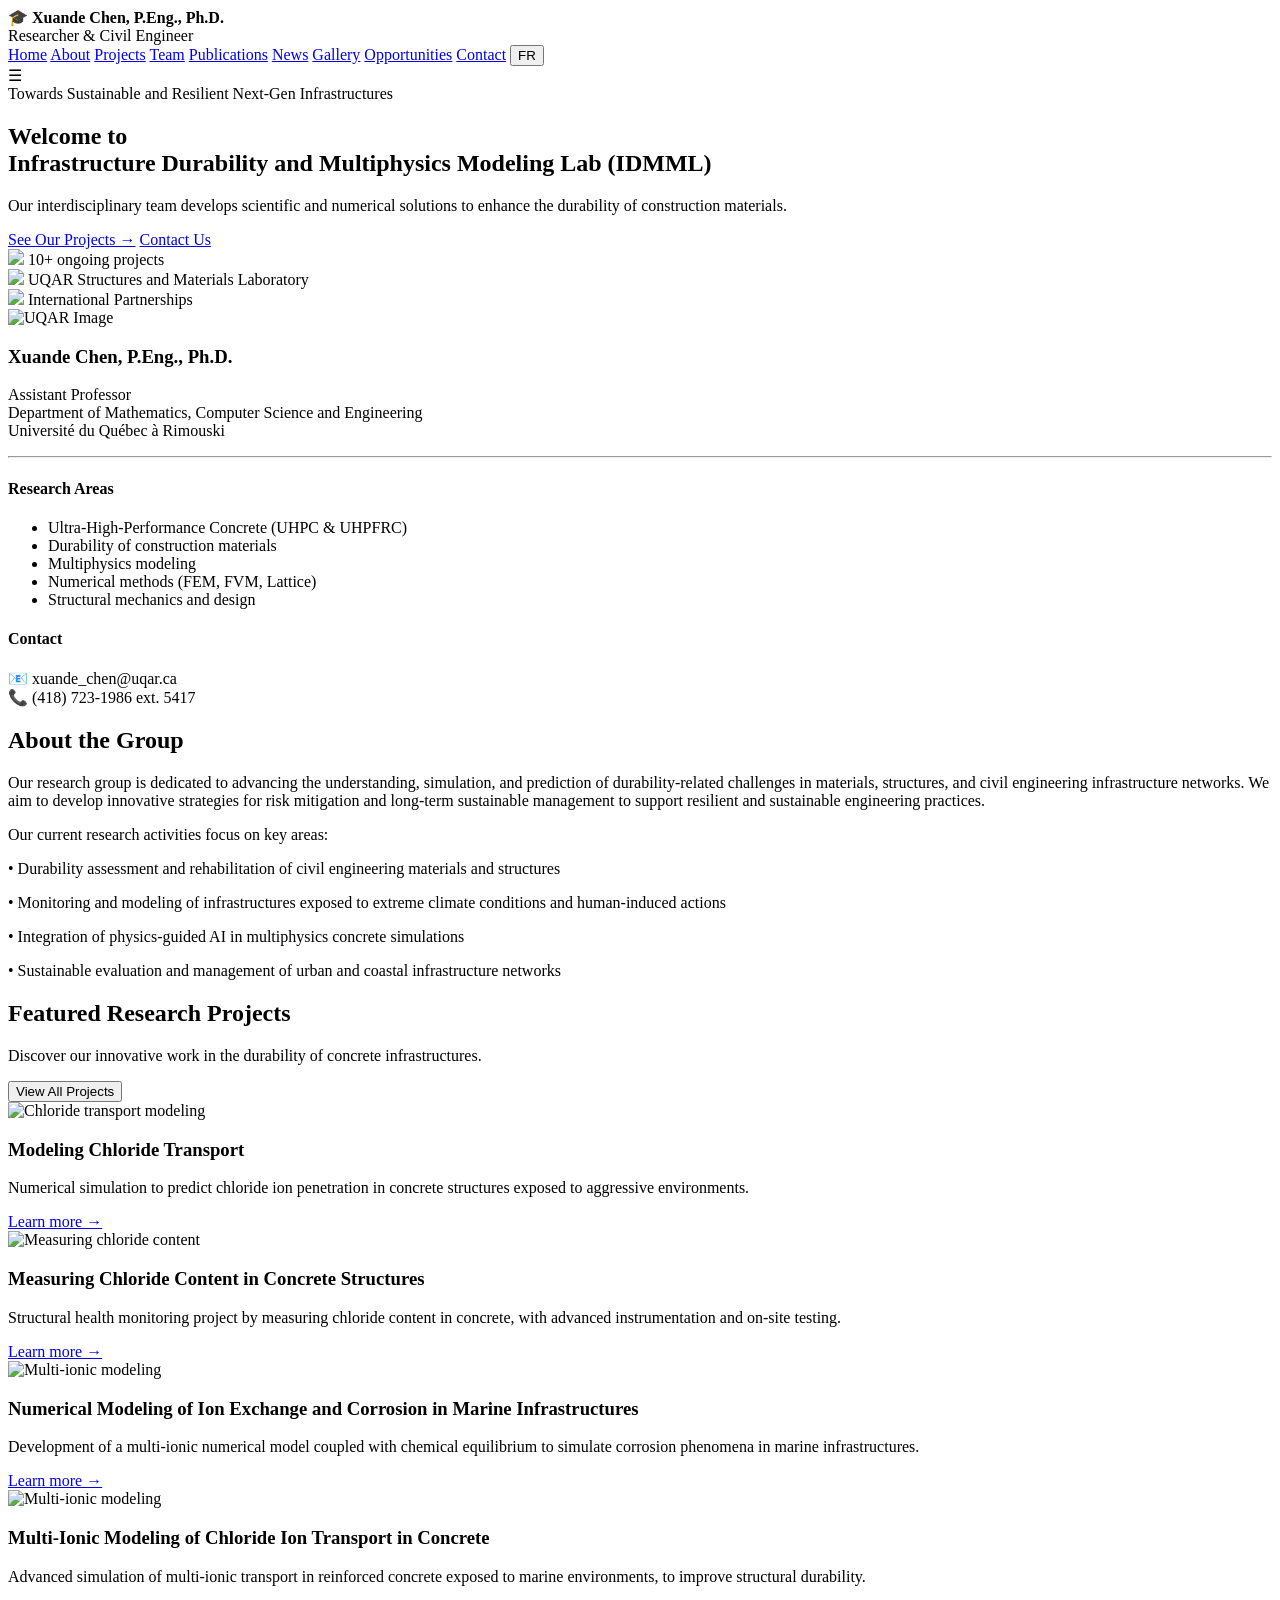
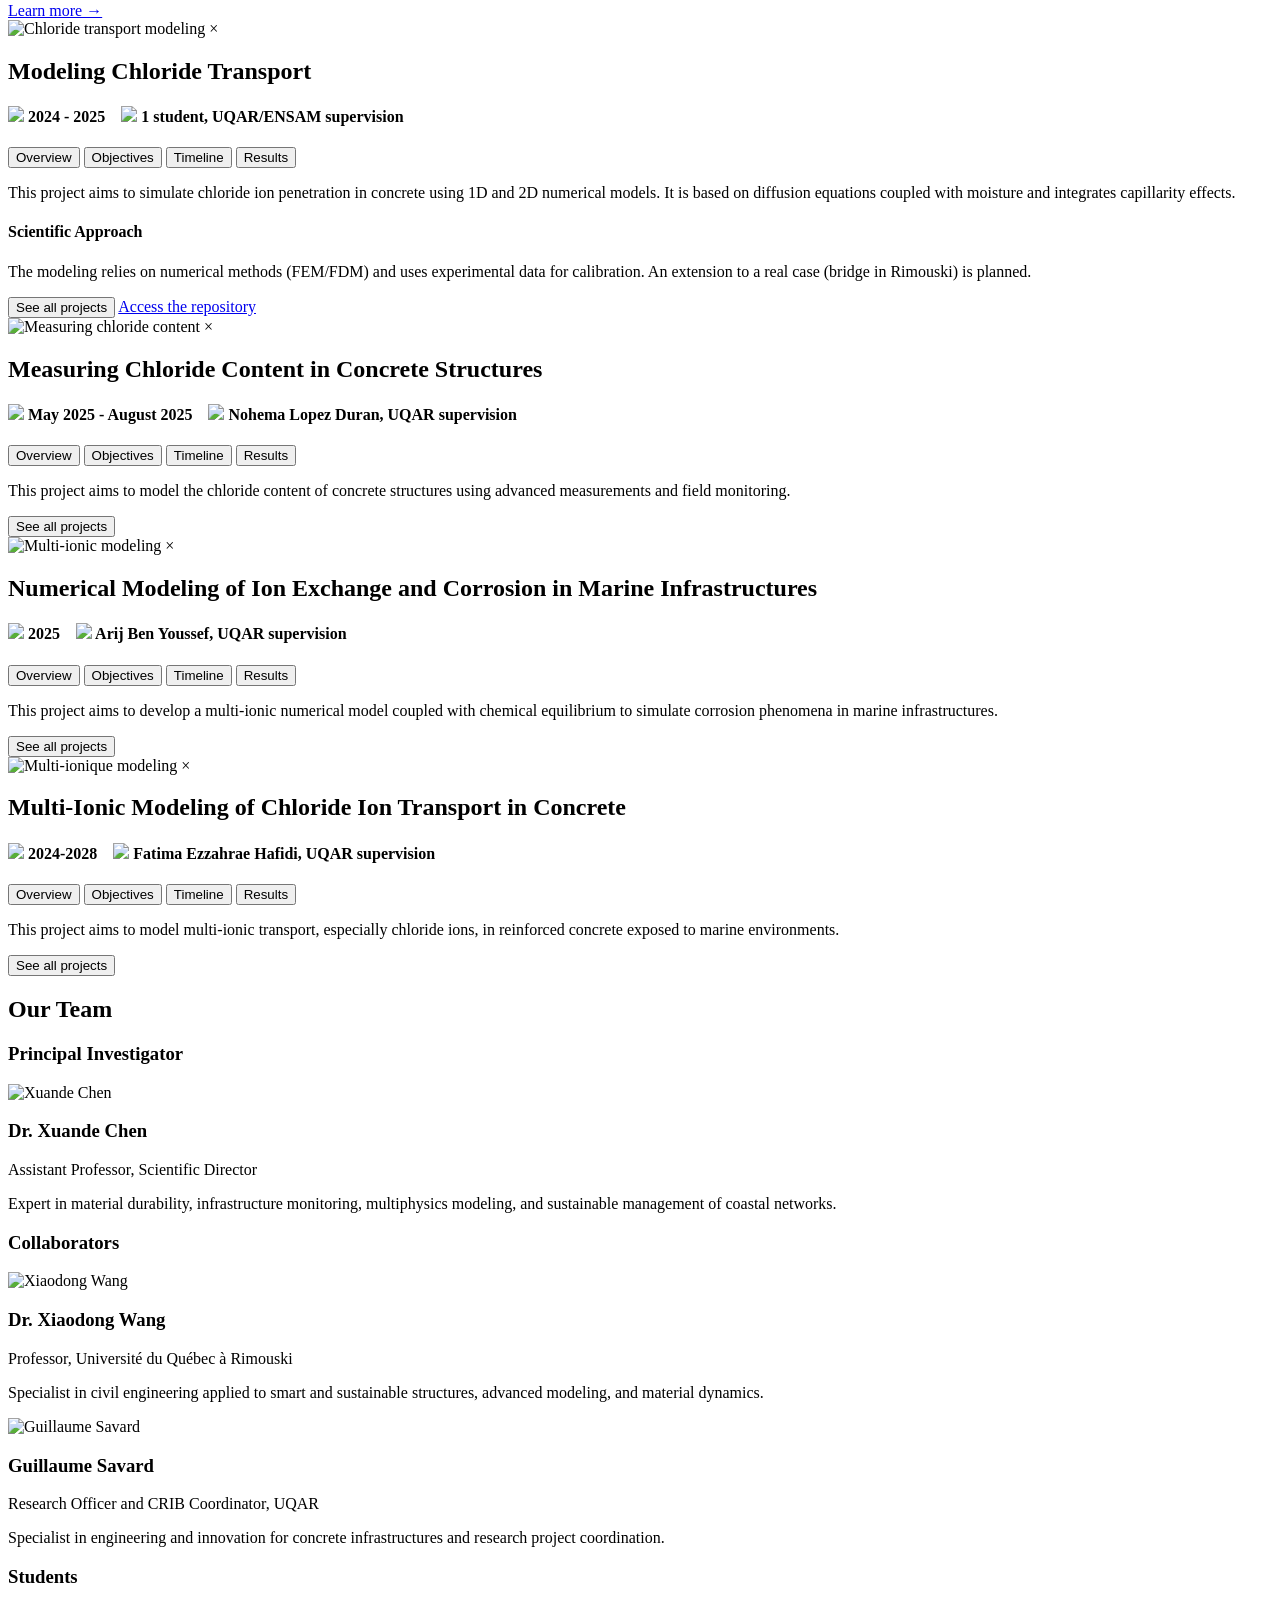
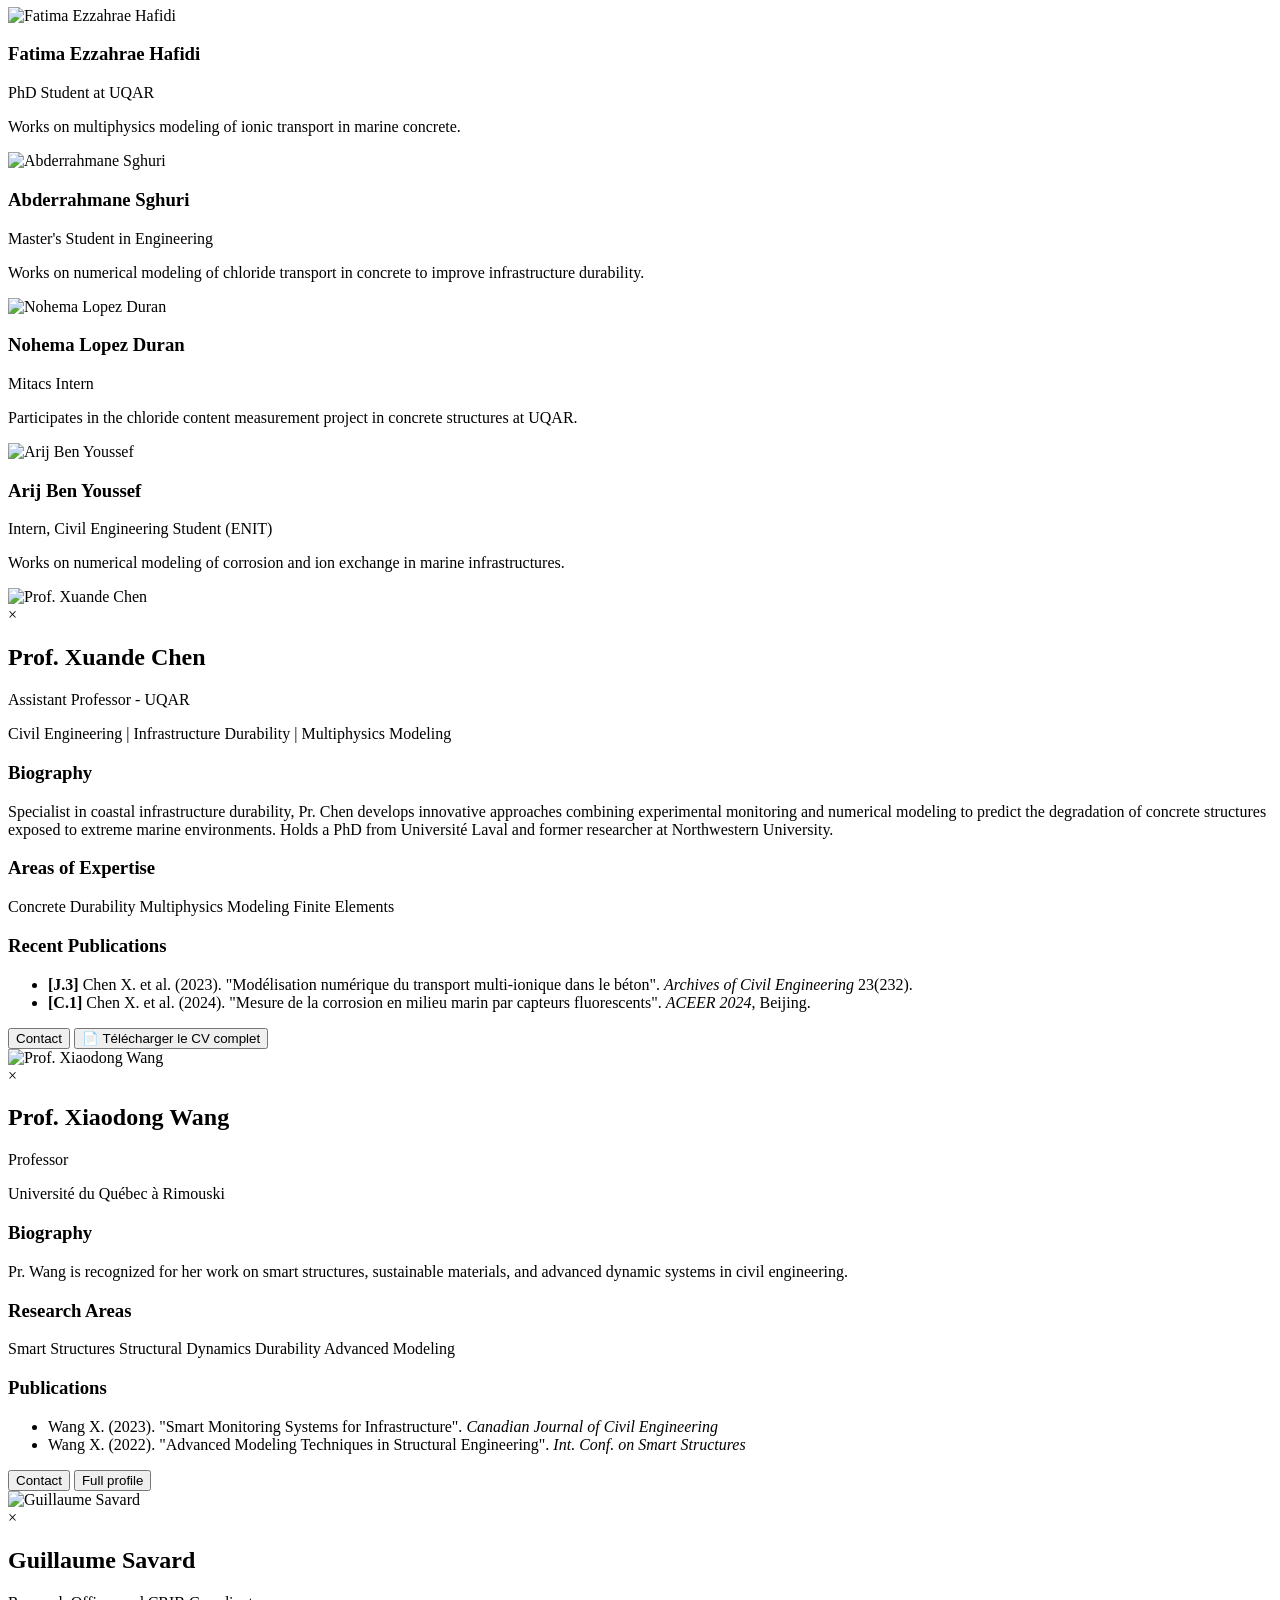
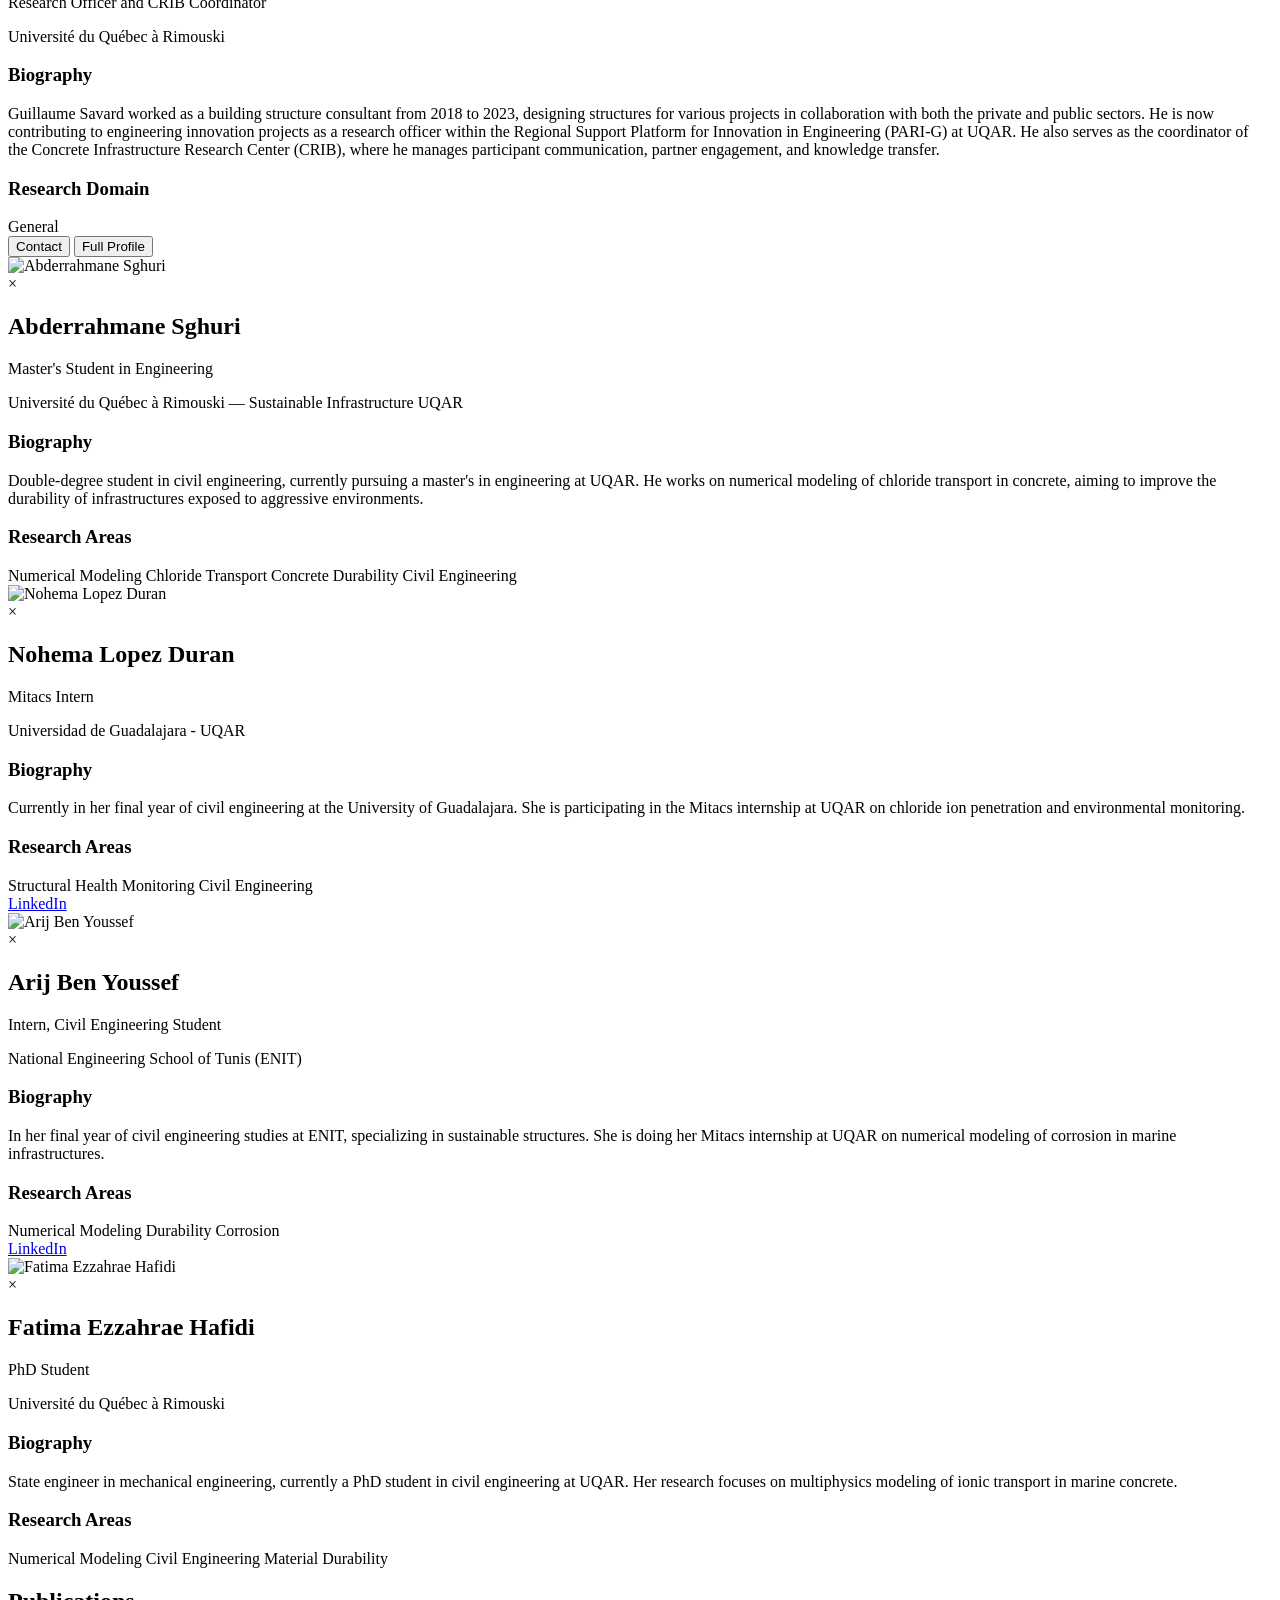
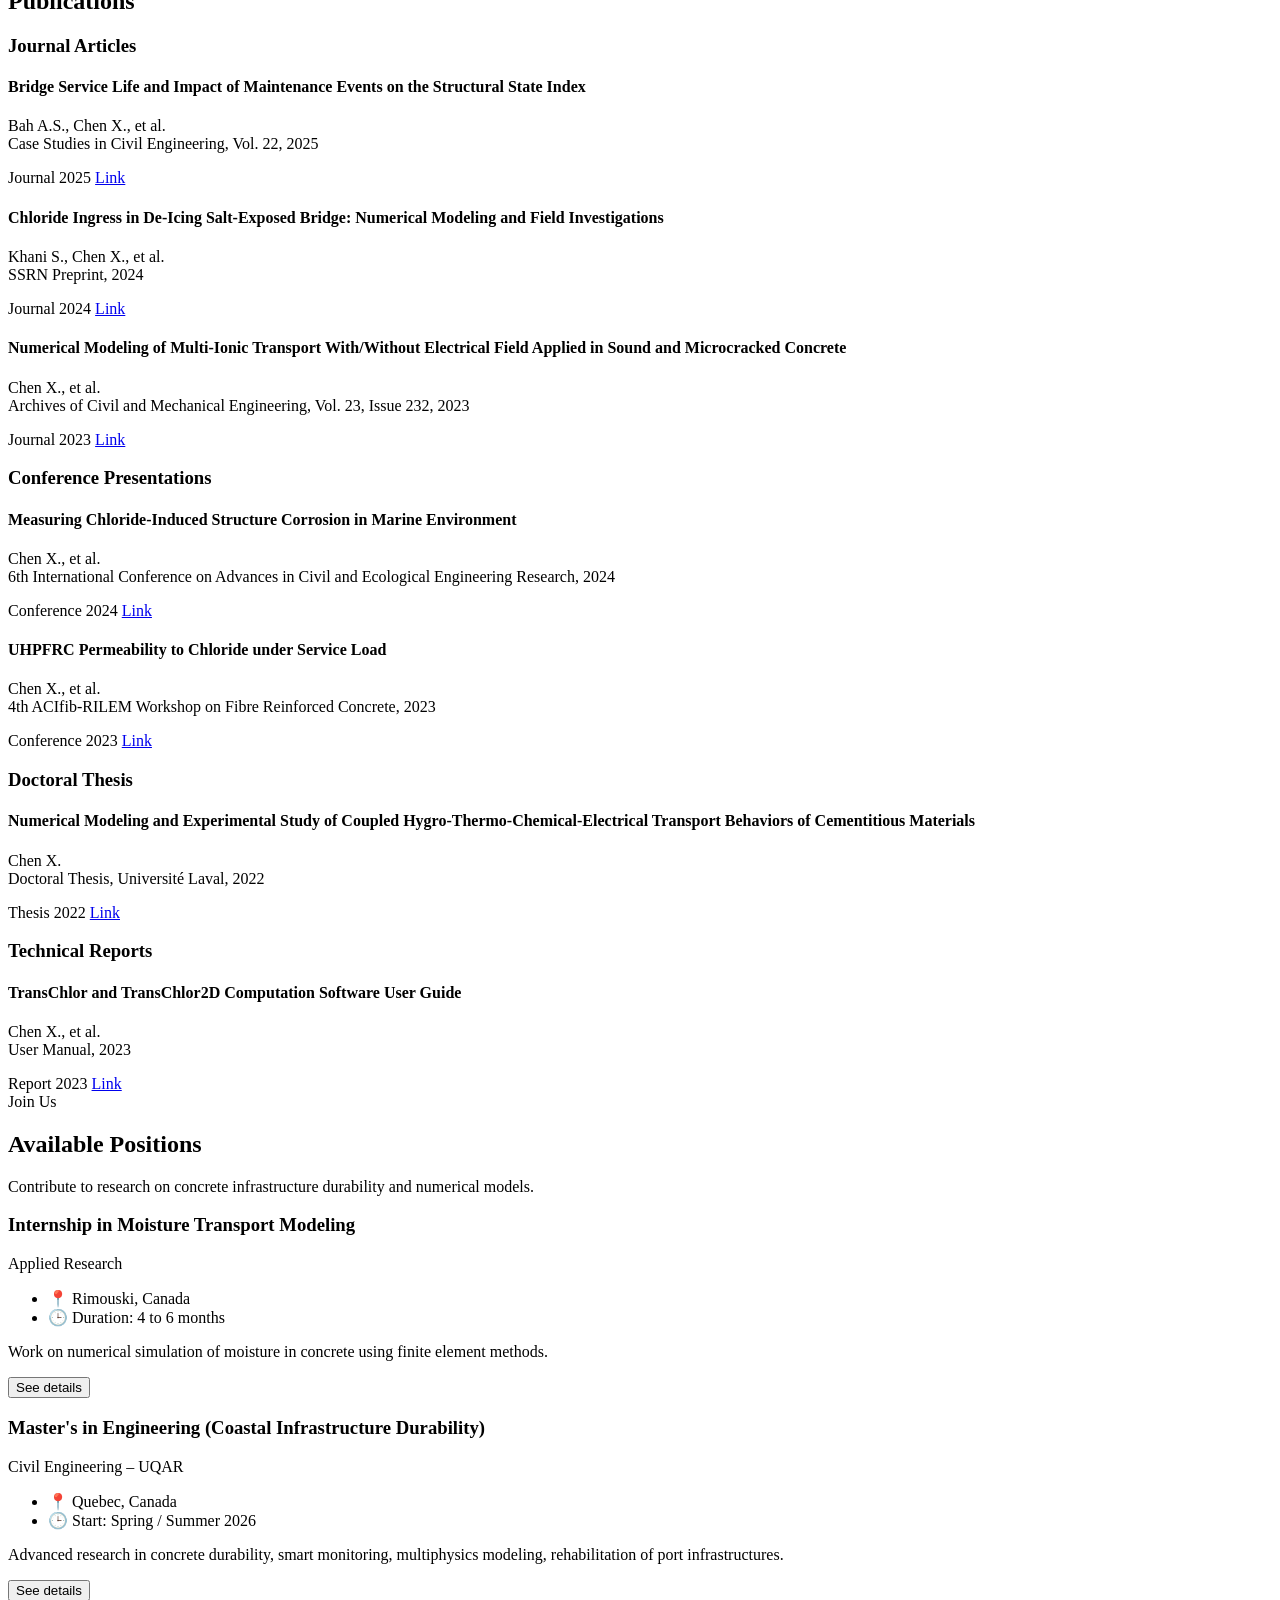
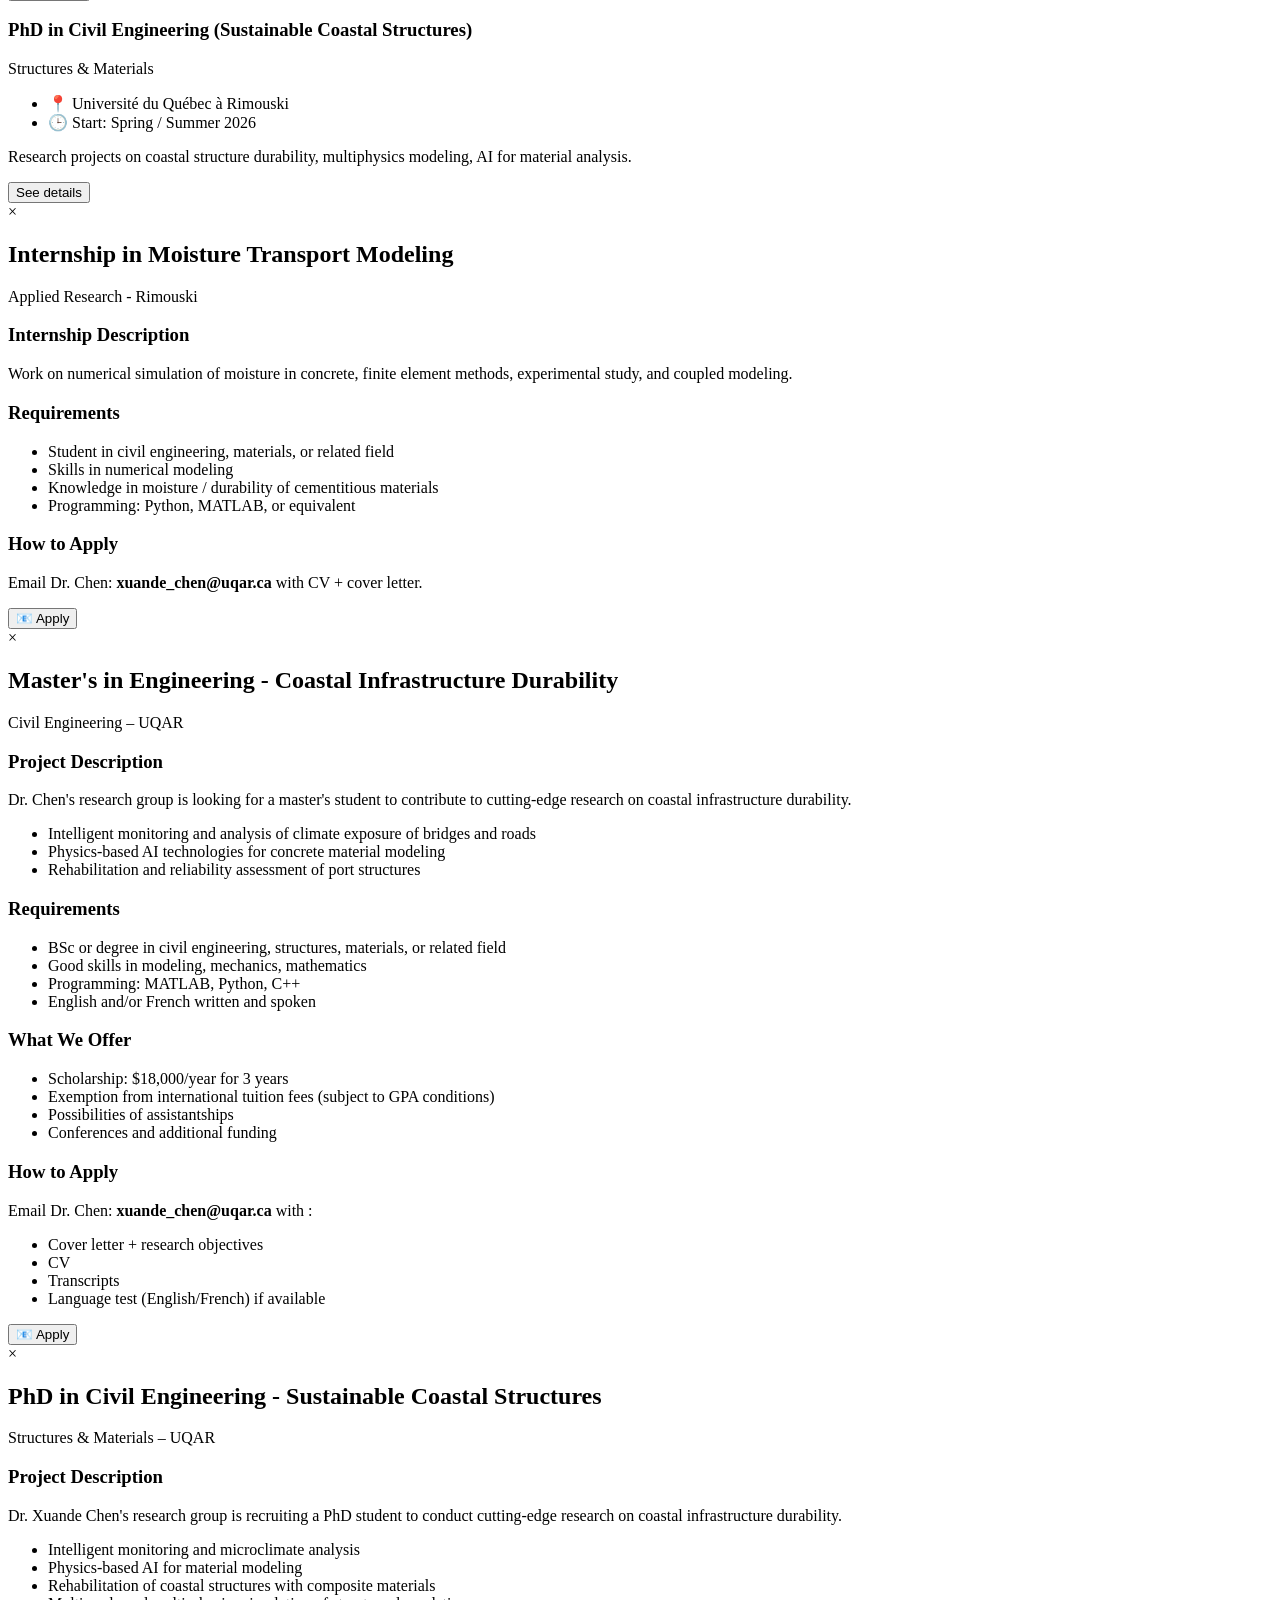
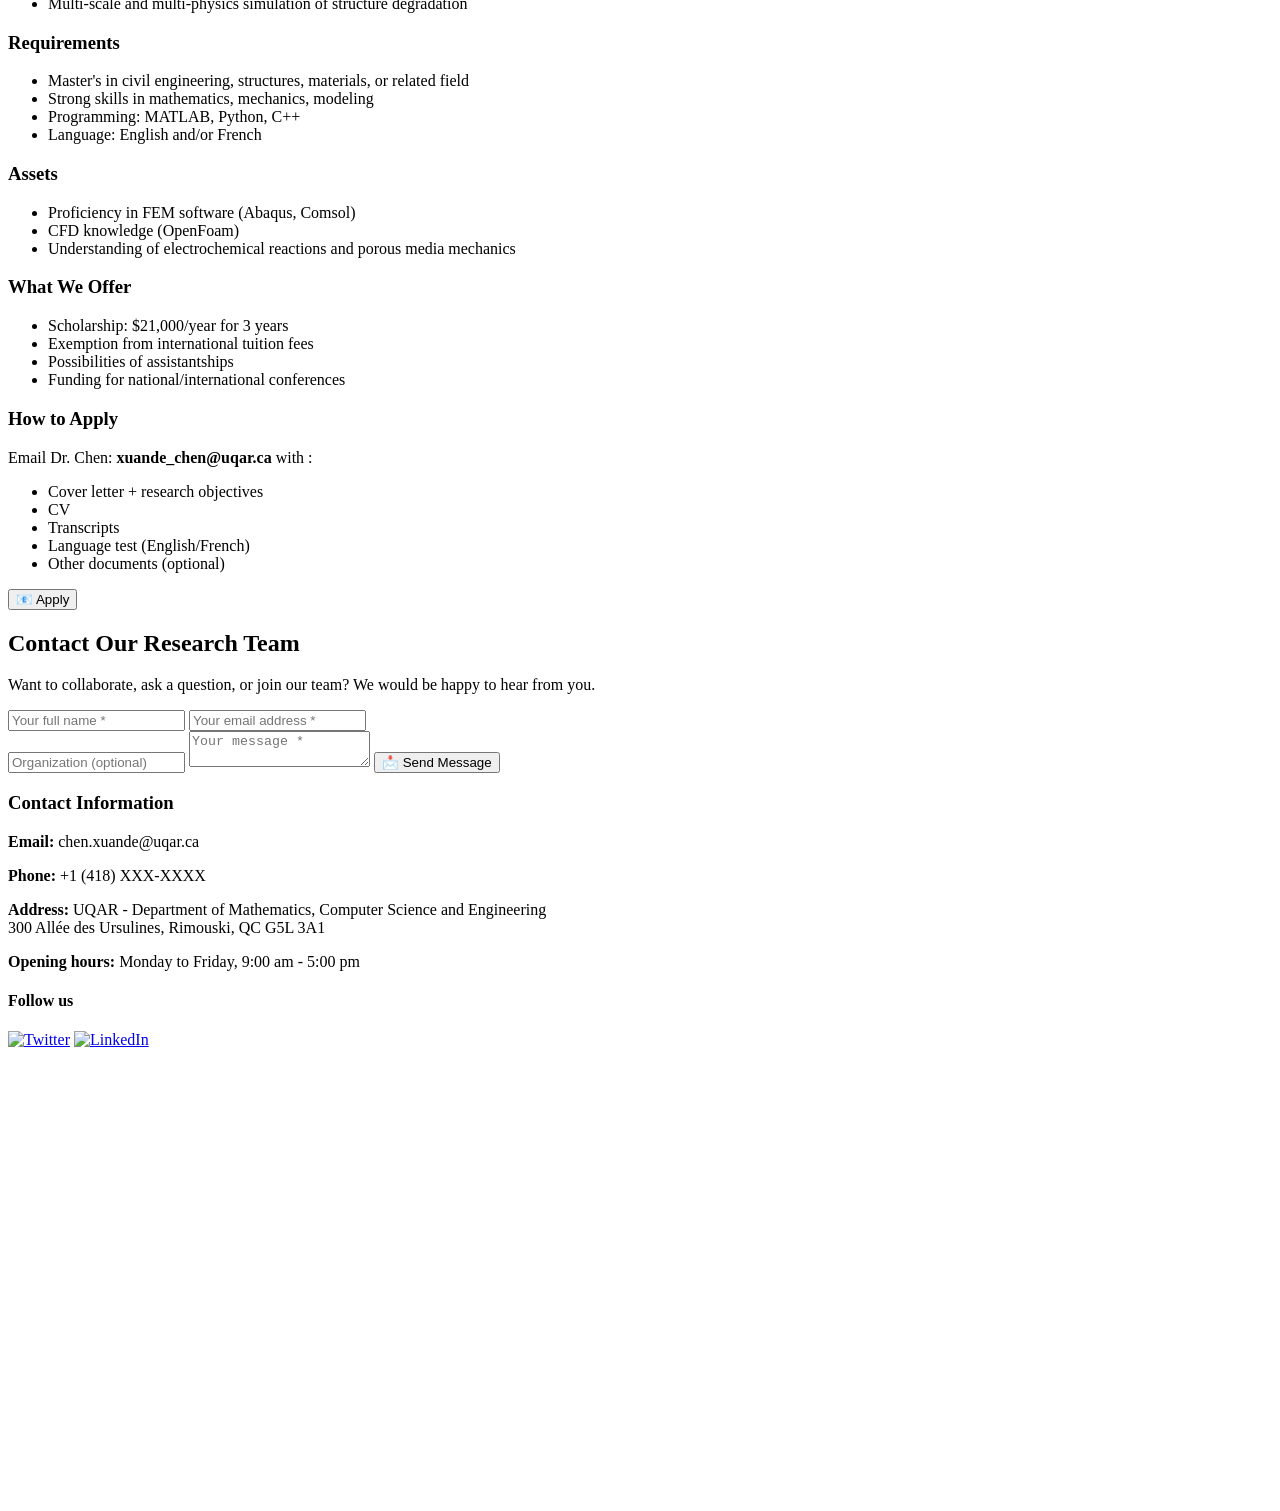
==== commit b1f6c179: "Update print statement from 'Hello' to 'Goodbye'" ====
--- a/index-en.html
+++ b/index-en.html
@@ -978,7 +978,7 @@
 
       <!-- Right column: Map -->
       <div class="contact-map">
-      <iframe src="iframe src="https://www.google.com/maps/embed?pb=!1m18!1m12!1m3!1d4954.913115835973!2d-68.5233162440404!3d48.450854966146416!2m3!1f0!2f0!3f0!3m2!1i1024!2i768!4f13.1!3m3!1m2!1s0x4c95d9bf34e2acab%3A0x9a4c836523397f8e!2sUQAR%20-%20Universit%C3%A9%20du%20Qu%C3%A9bec%20%C3%A0%20Rimouski!5e1!3m2!1sfr!2sca!4v1783543424600!5m2!1sfr!2sca" width="600" height="450" style="border:0;" allowfullscreen="" loading="lazy" referrerpolicy="strict-origin-when-cross-origin"></iframe>" 
+      <iframe src="https://www.google.com/maps/embed?pb=!1m18!1m12!1m3!1d4954.913115835973!2d-68.5233162440404!3d48.450854966146416!2m3!1f0!2f0!3f0!3m2!1i1024!2i768!4f13.1!3m3!1m2!1s0x4c95d9bf34e2acab%3A0x9a4c836523397f8e!2sUQAR%20-%20Universit%C3%A9%20du%20Qu%C3%A9bec%20%C3%A0%20Rimouski!5e1!3m2!1sfr!2sca!4v1783543424600!5m2!1sfr!2sca" width="600" height="450" style="border:0;" allowfullscreen="" loading="lazy" referrerpolicy="strict-origin-when-cross-origin"" 
               width="100%" height="450" style="border:0;" allowfullscreen="" loading="lazy" referrerpolicy="no-referrer-when-downgrade"></iframe>
       </div>
 
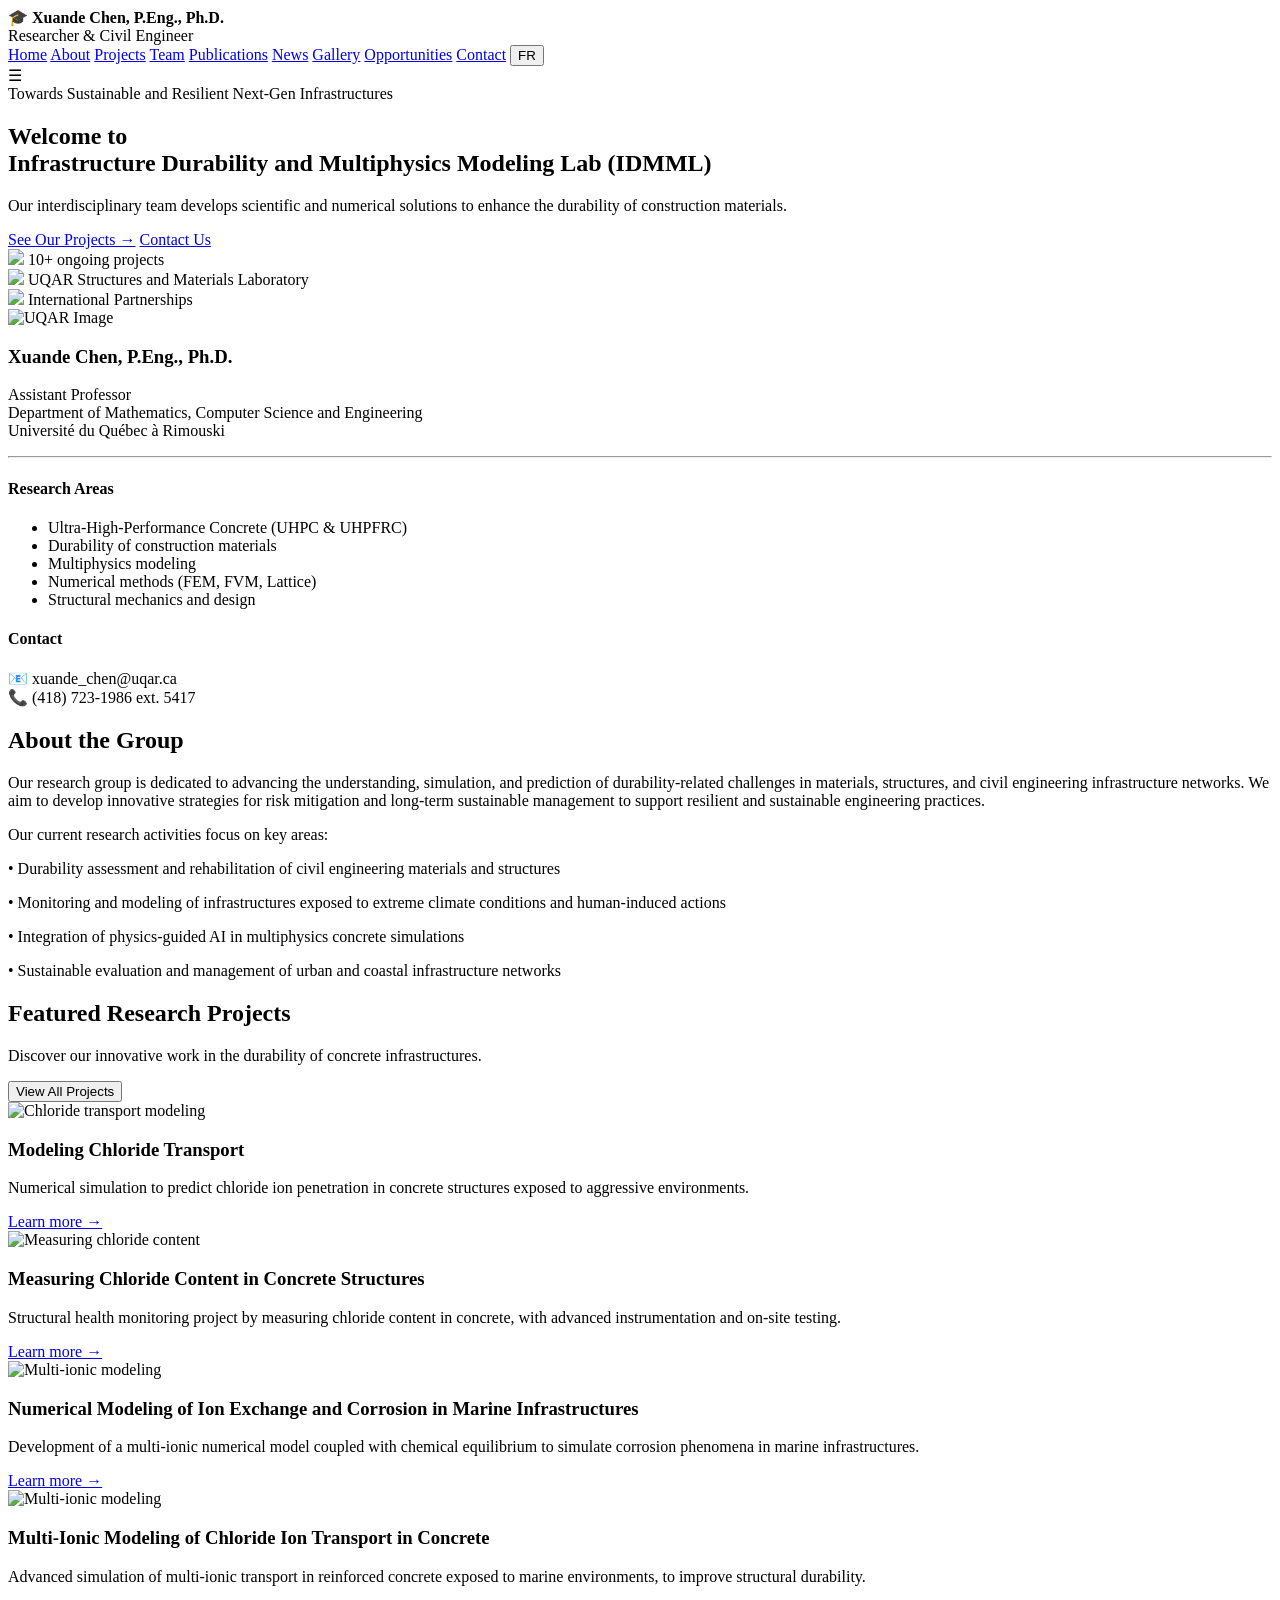
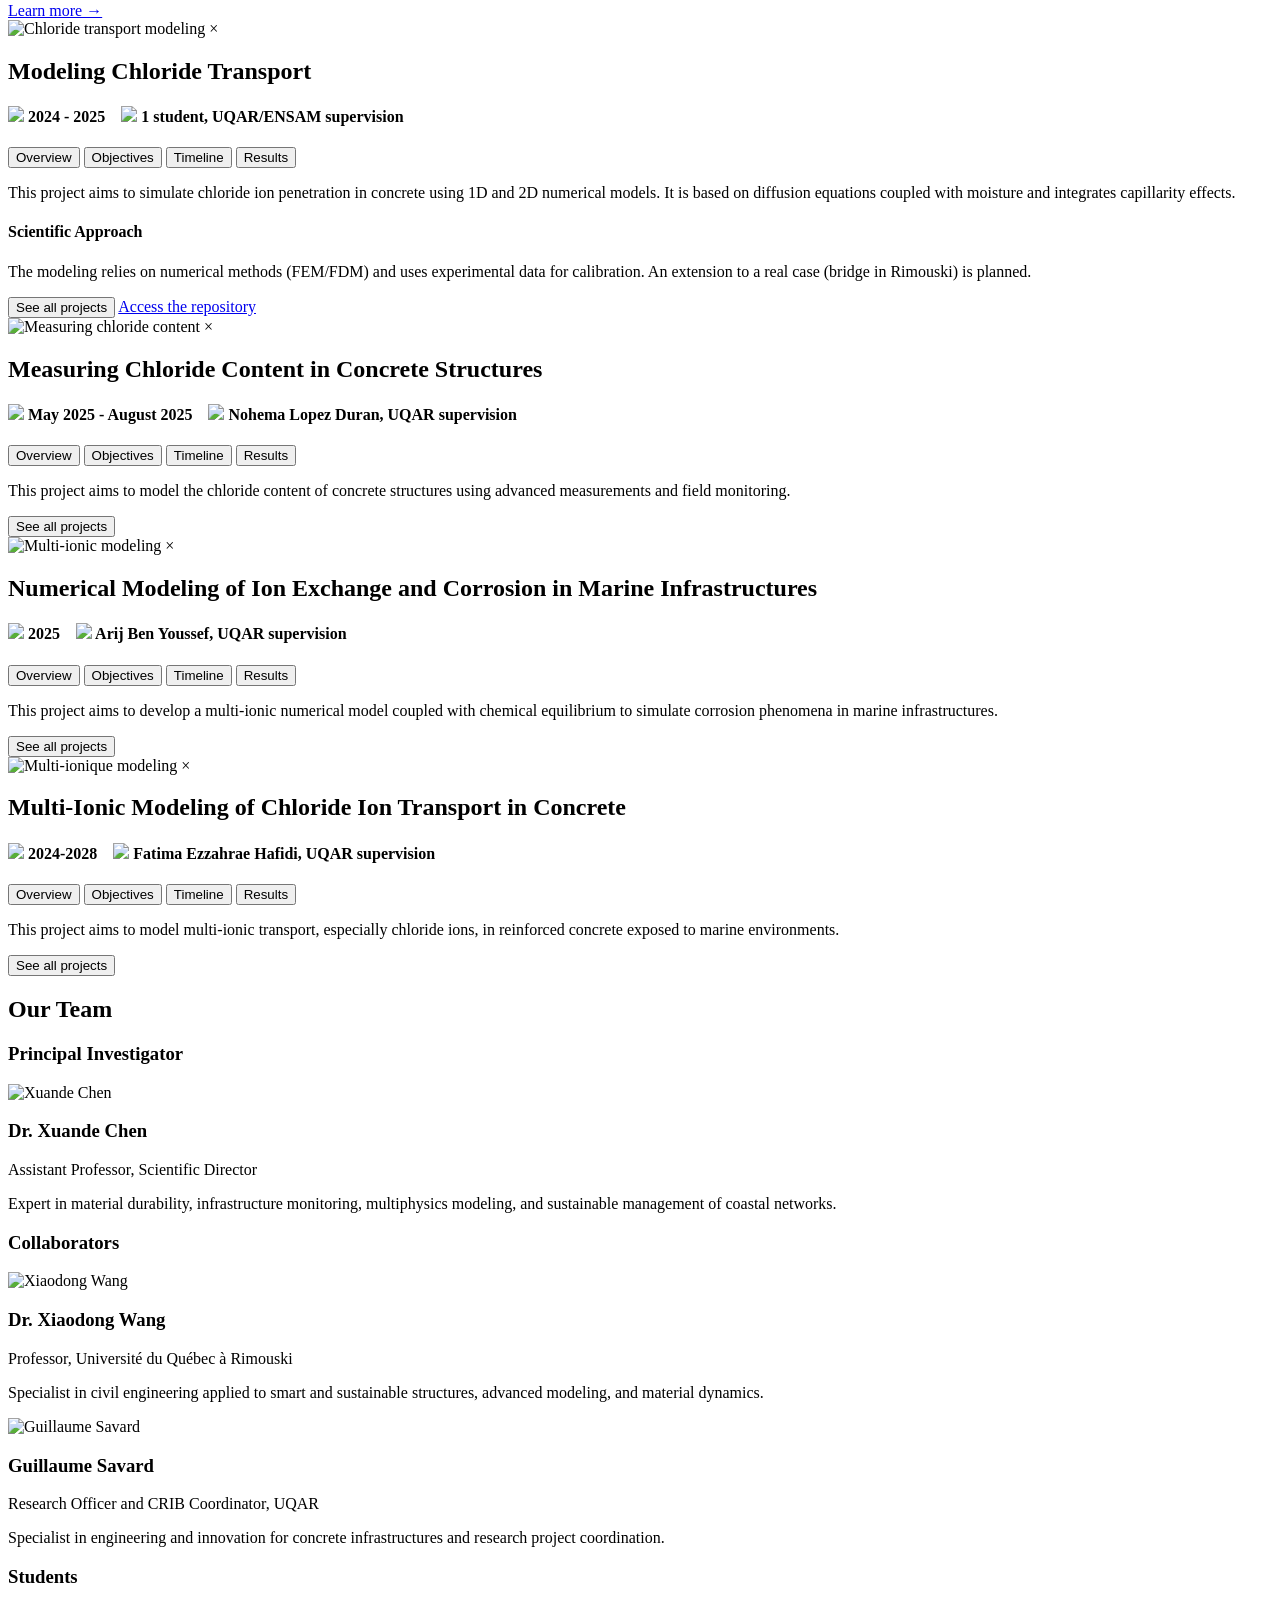
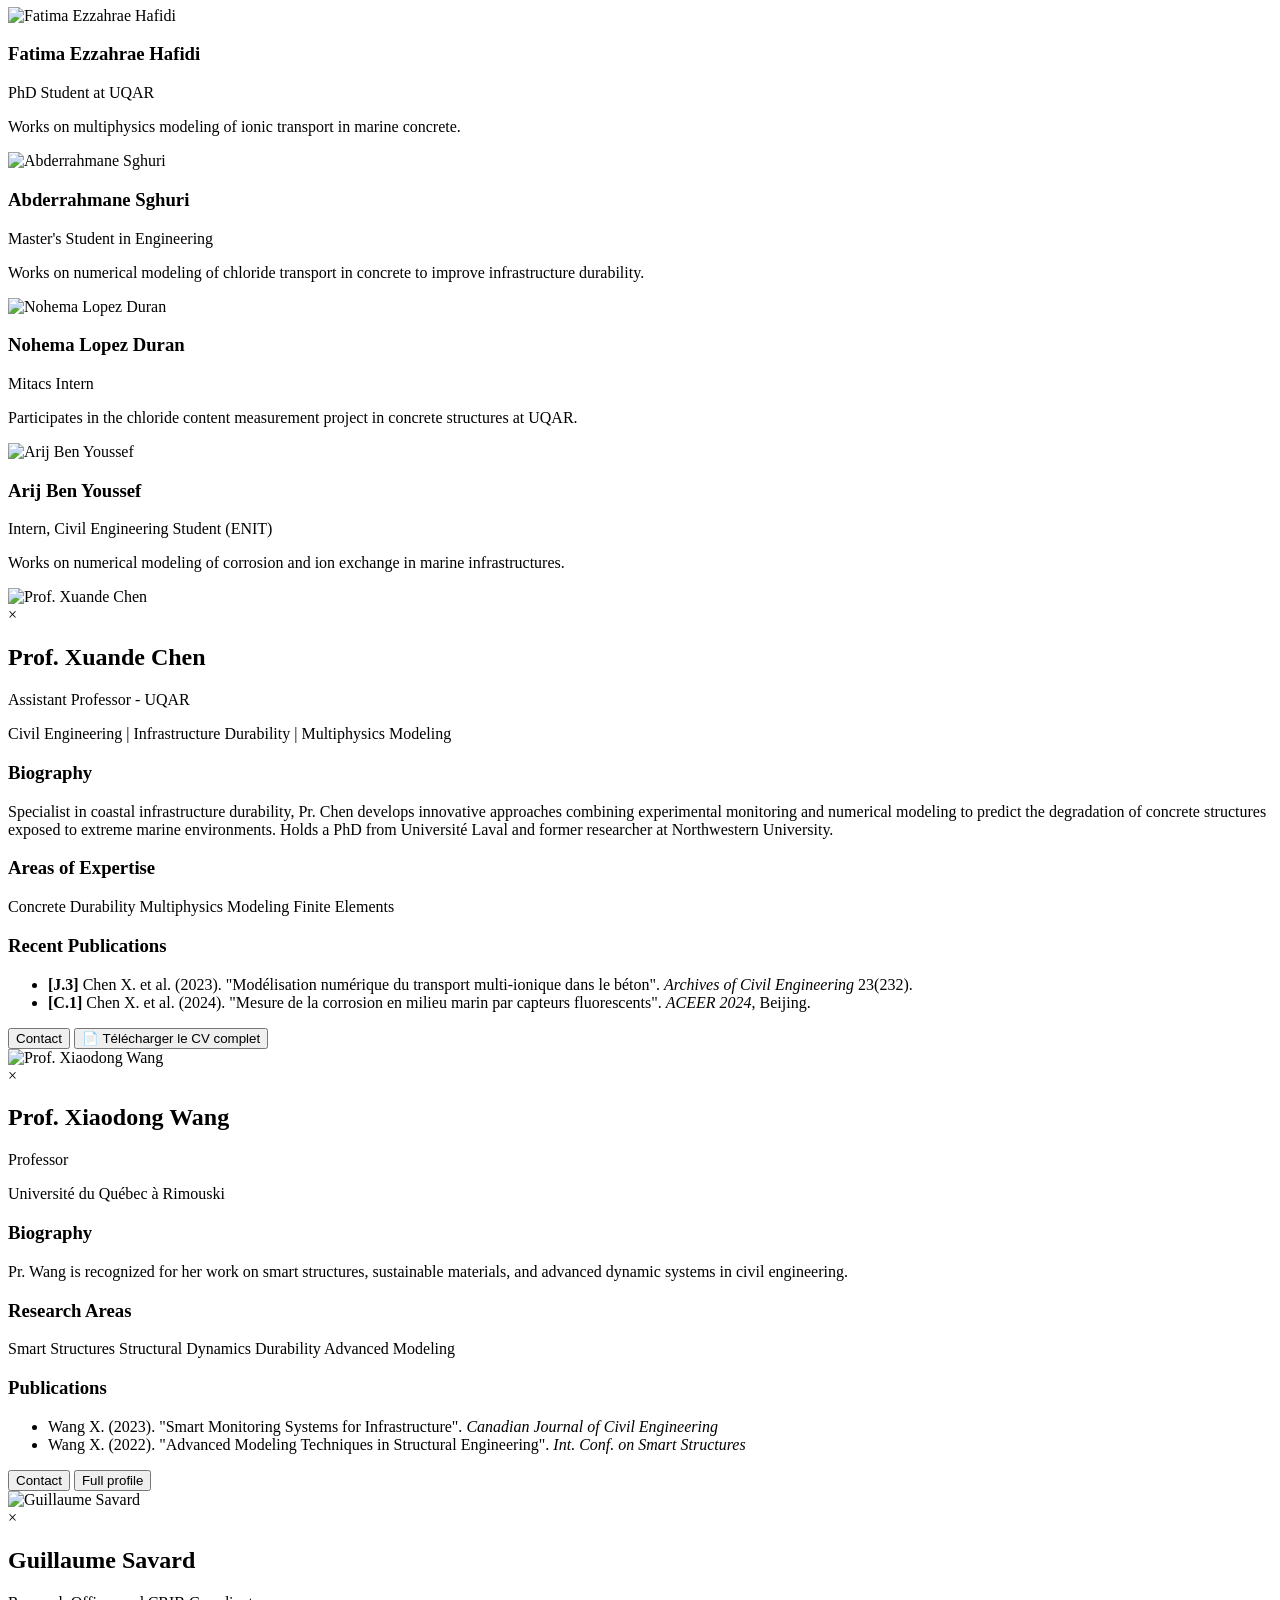
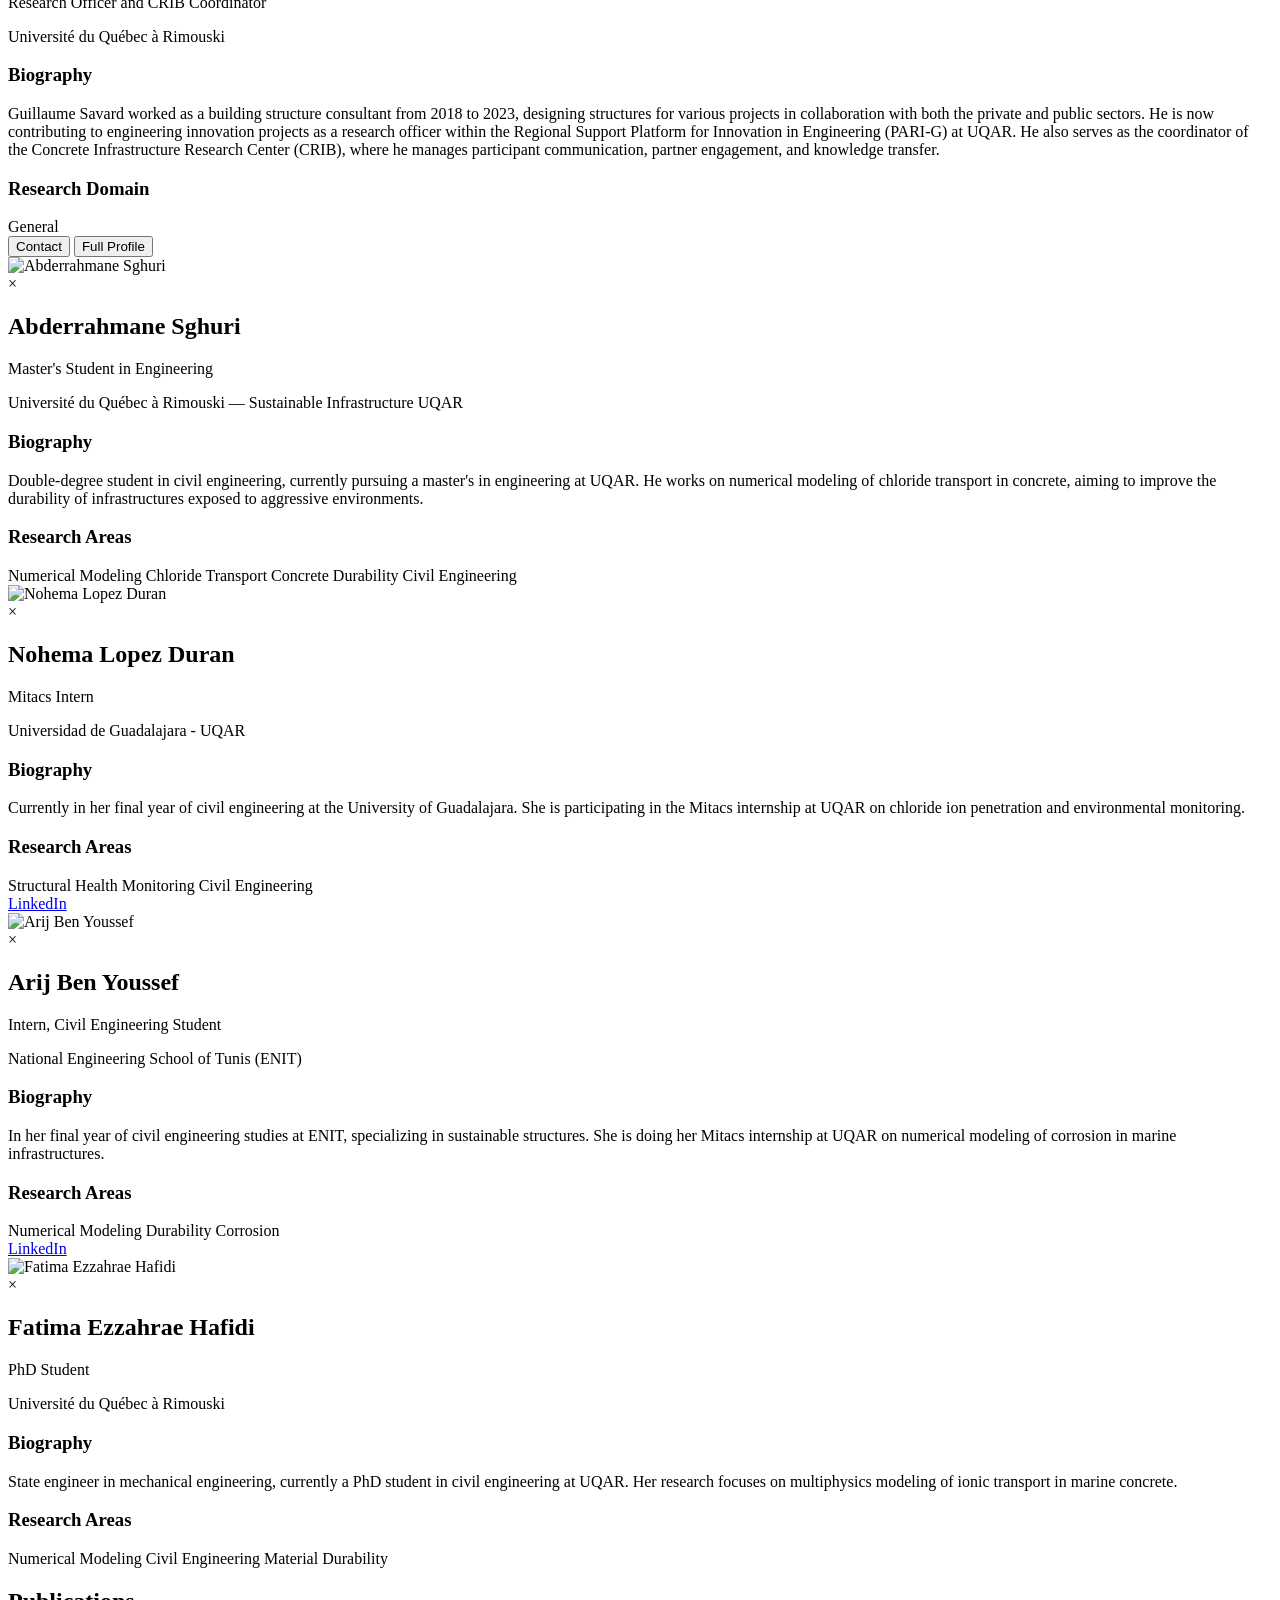
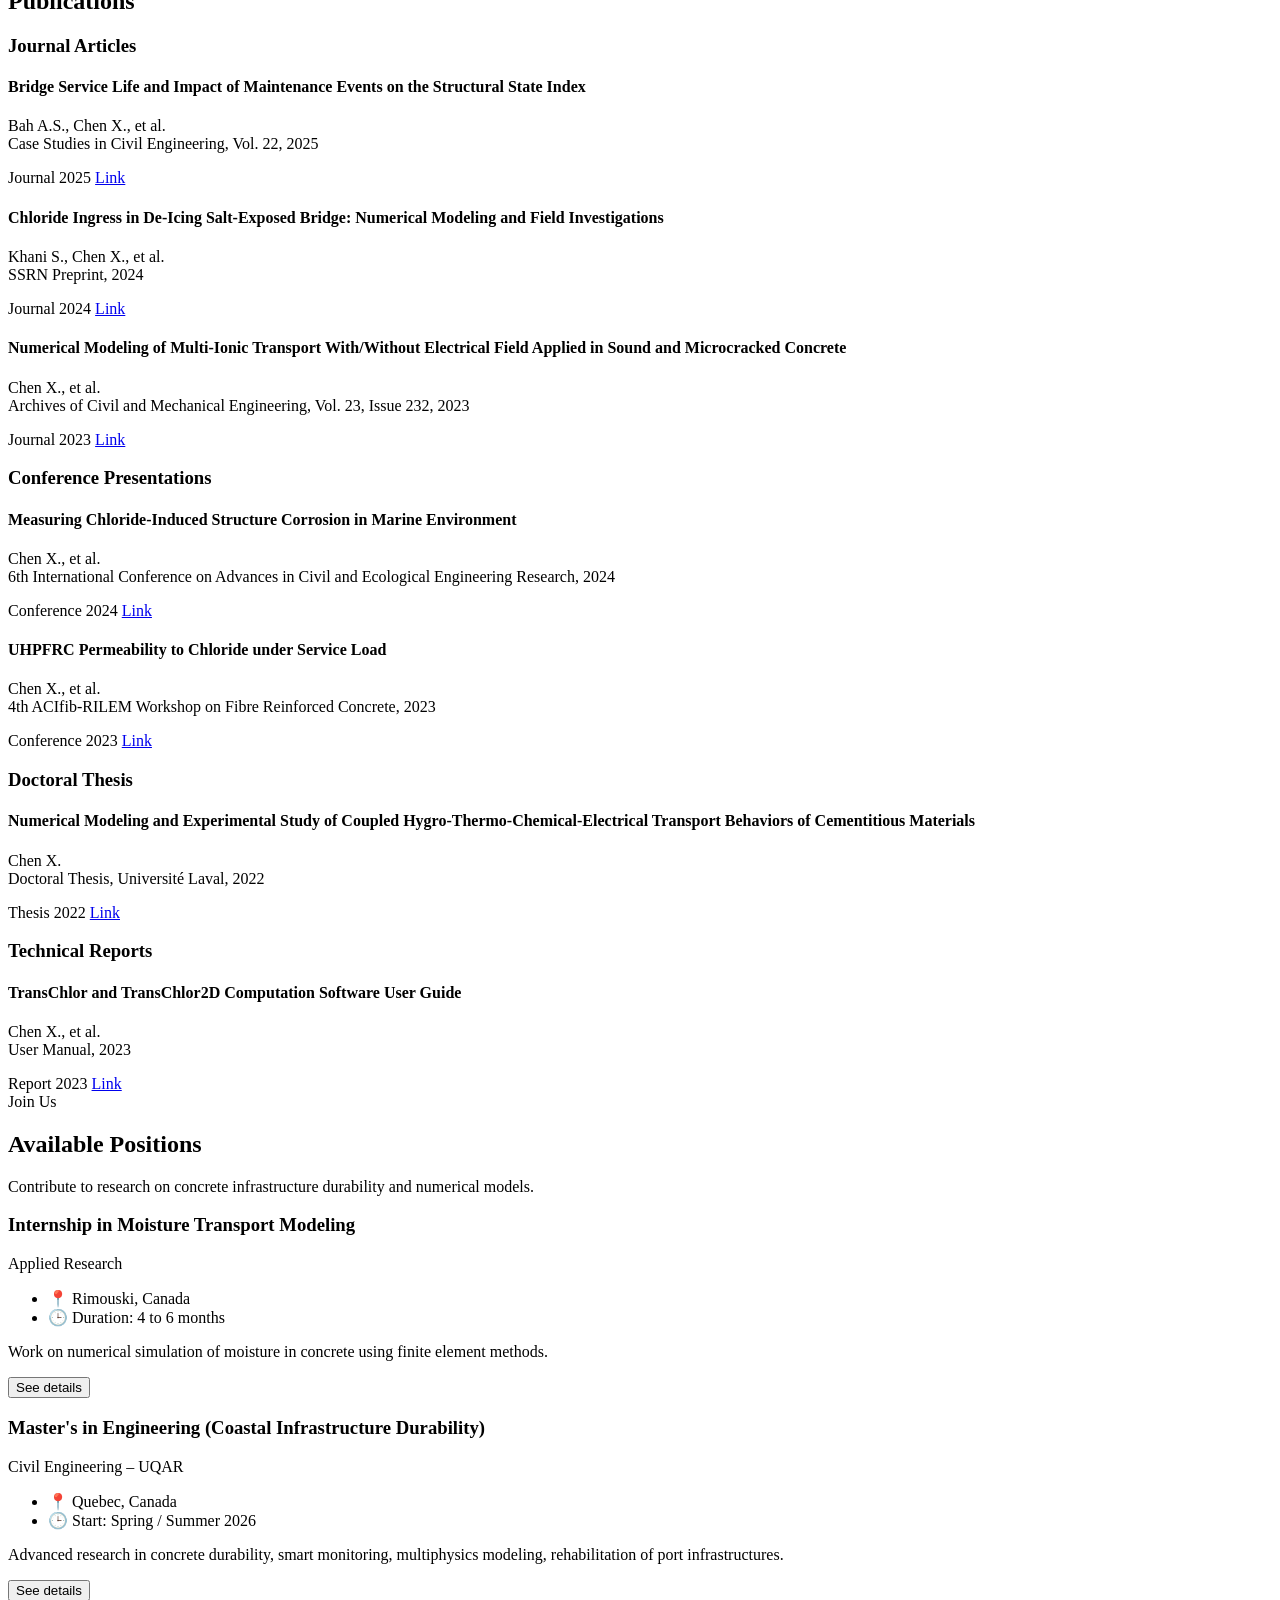
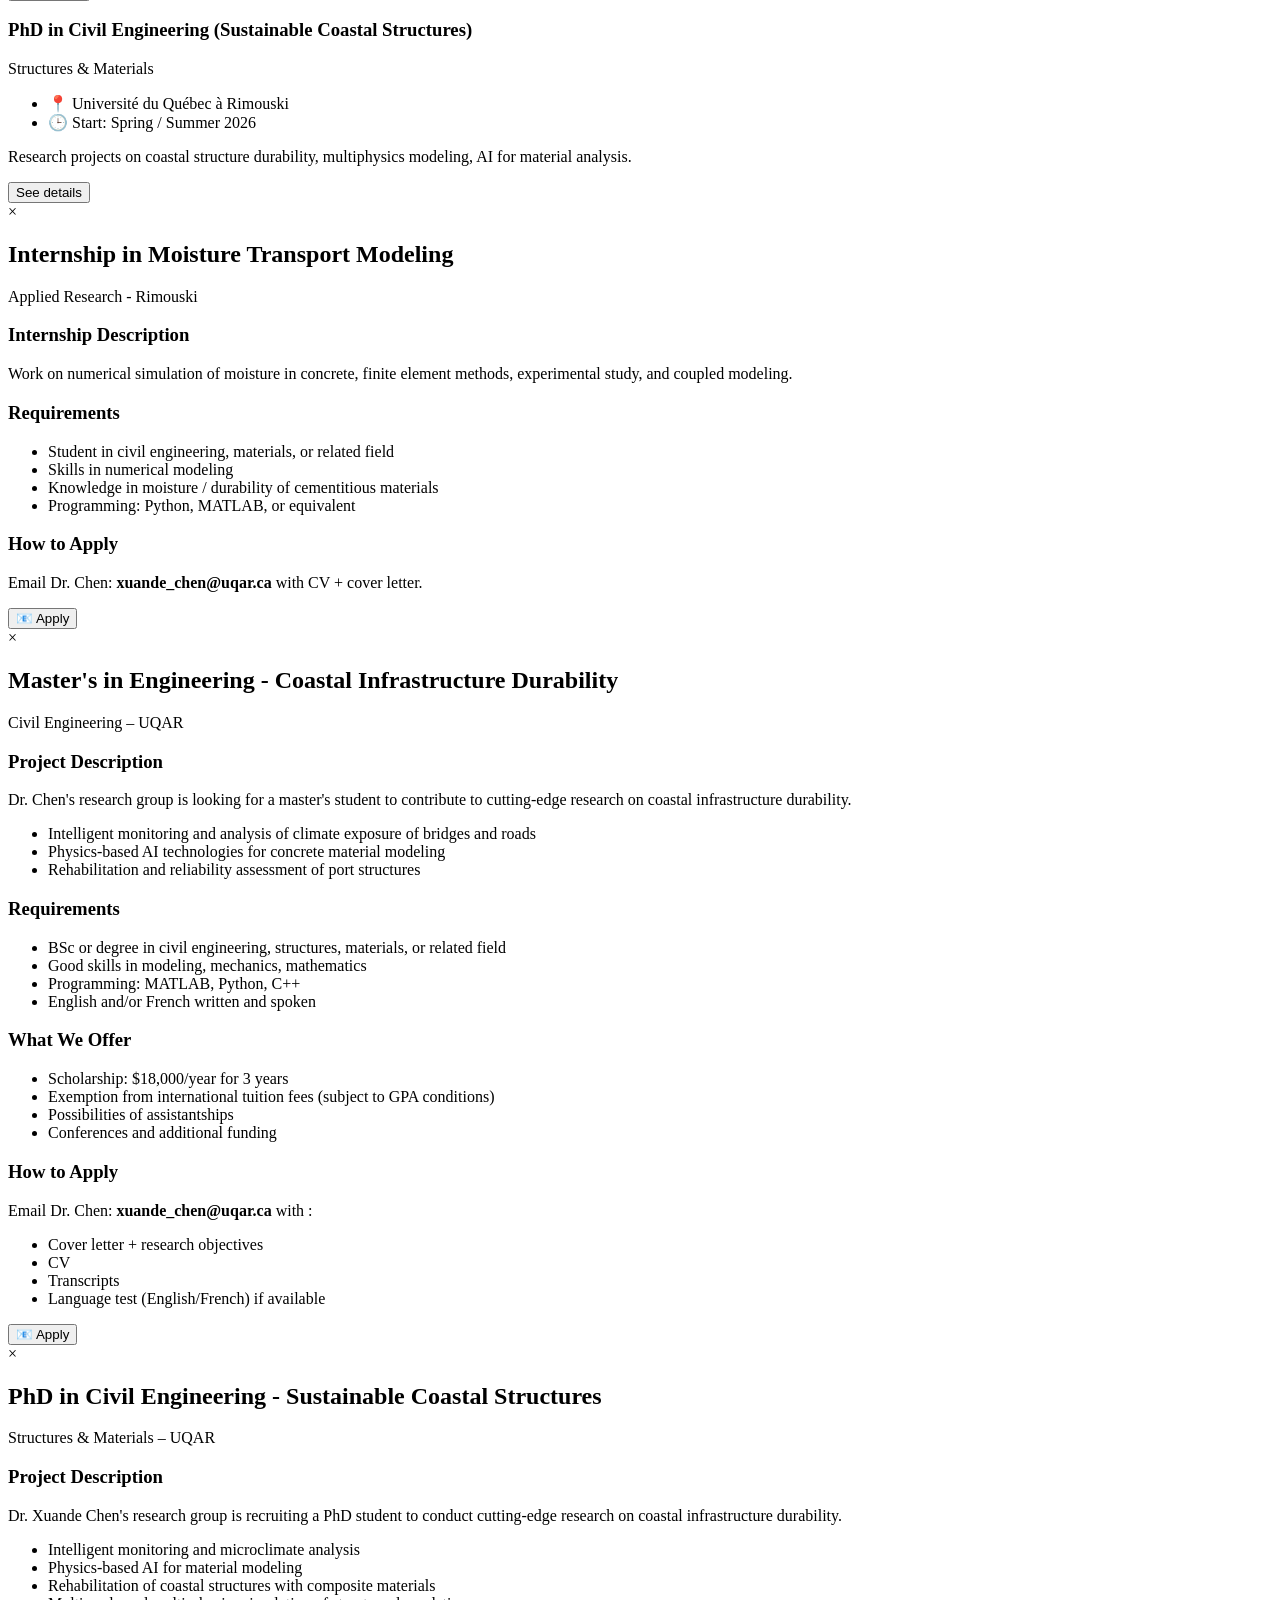
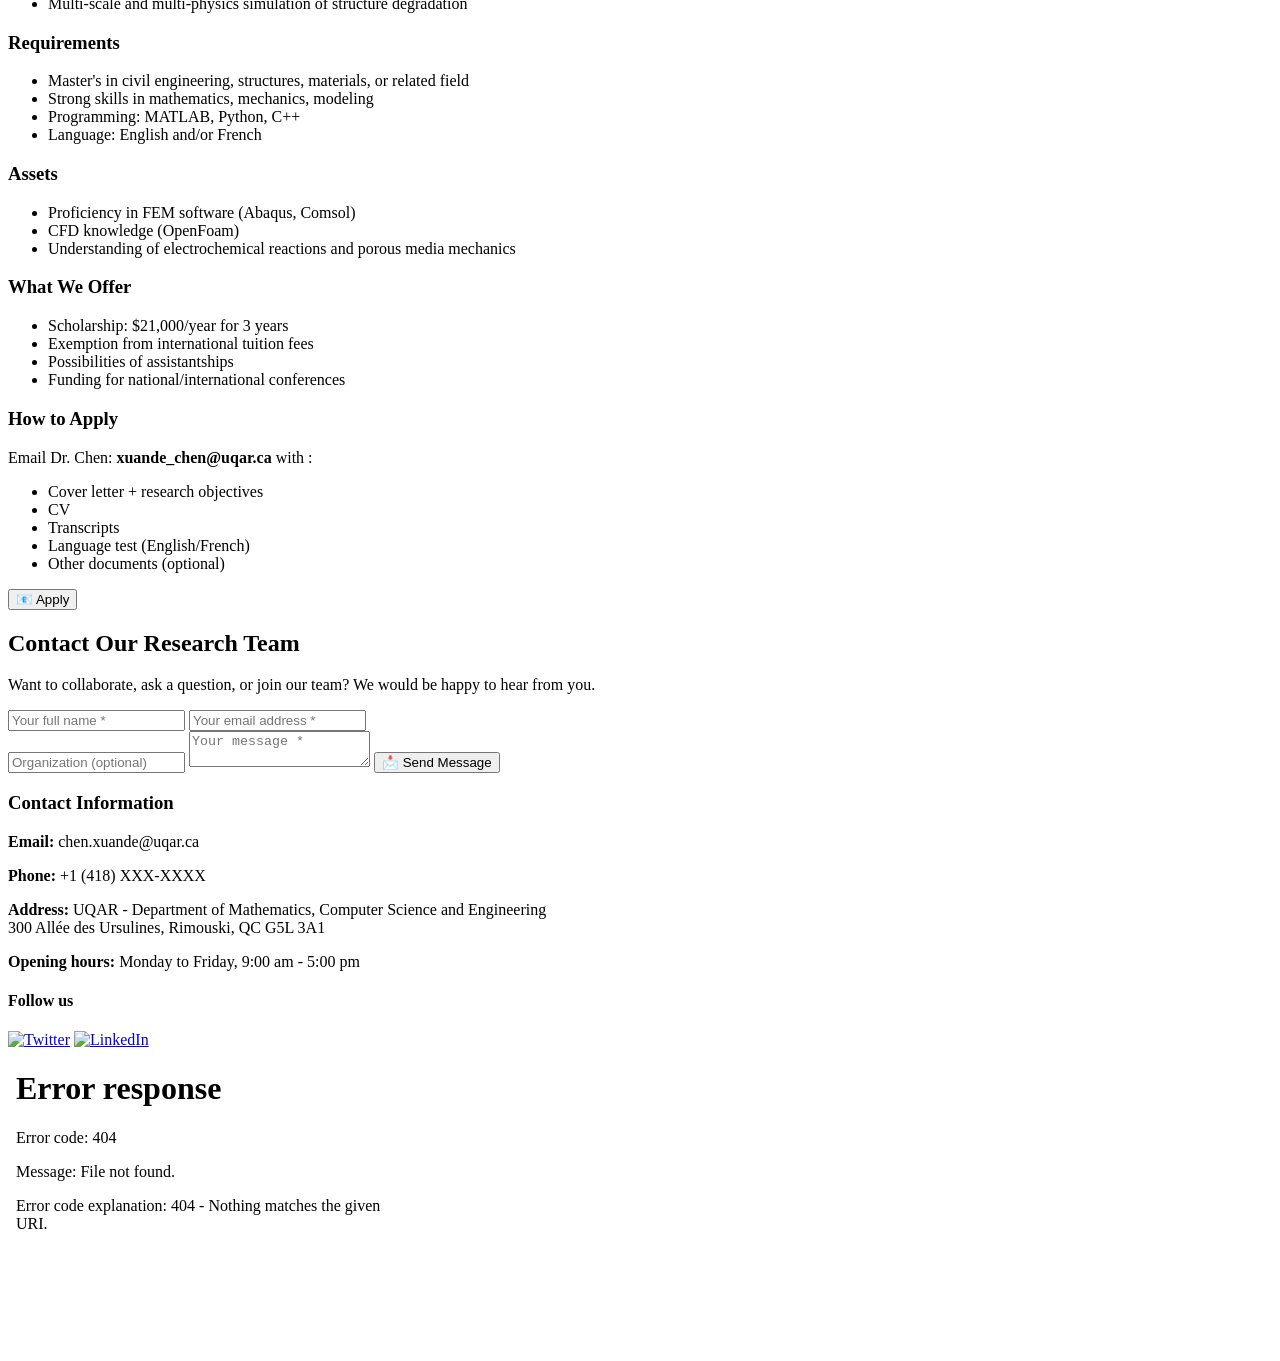
==== commit a8e5a052: "Update fmt.Println message from 'Hello' to 'Goodbye'" ====
--- a/index-en.html
+++ b/index-en.html
@@ -978,8 +978,7 @@
 
       <!-- Right column: Map -->
       <div class="contact-map">
-      <iframe src="https://www.google.com/maps/embed?pb=!1m18!1m12!1m3!1d4954.913115835973!2d-68.5233162440404!3d48.450854966146416!2m3!1f0!2f0!3f0!3m2!1i1024!2i768!4f13.1!3m3!1m2!1s0x4c95d9bf34e2acab%3A0x9a4c836523397f8e!2sUQAR%20-%20Universit%C3%A9%20du%20Qu%C3%A9bec%20%C3%A0%20Rimouski!5e1!3m2!1sfr!2sca!4v1783543424600!5m2!1sfr!2sca" width="600" height="450" style="border:0;" allowfullscreen="" loading="lazy" referrerpolicy="strict-origin-when-cross-origin"" 
-              width="100%" height="450" style="border:0;" allowfullscreen="" loading="lazy" referrerpolicy="no-referrer-when-downgrade"></iframe>
+<iframe src=<iframe src="https://www.google.com/maps/embed?pb=!1m14!1m8!1m3!1d4954.9131125325985!2d-68.5233162!3d48.450855!3m2!1i1024!2i768!4f13.1!3m3!1m2!1s0x4c95d9bf34e2acab%3A0x9a4c836523397f8e!2sUQAR%20-%20Universit%C3%A9%20du%20Qu%C3%A9bec%20%C3%A0%20Rimouski!5e1!3m2!1sfr!2sca!4v1783544090377!5m2!1sfr!2sca" width="400" height="300" style="border:0;" allowfullscreen="" loading="lazy" referrerpolicy="strict-origin-when-cross-origin"></iframe>
       </div>
 
   </div>
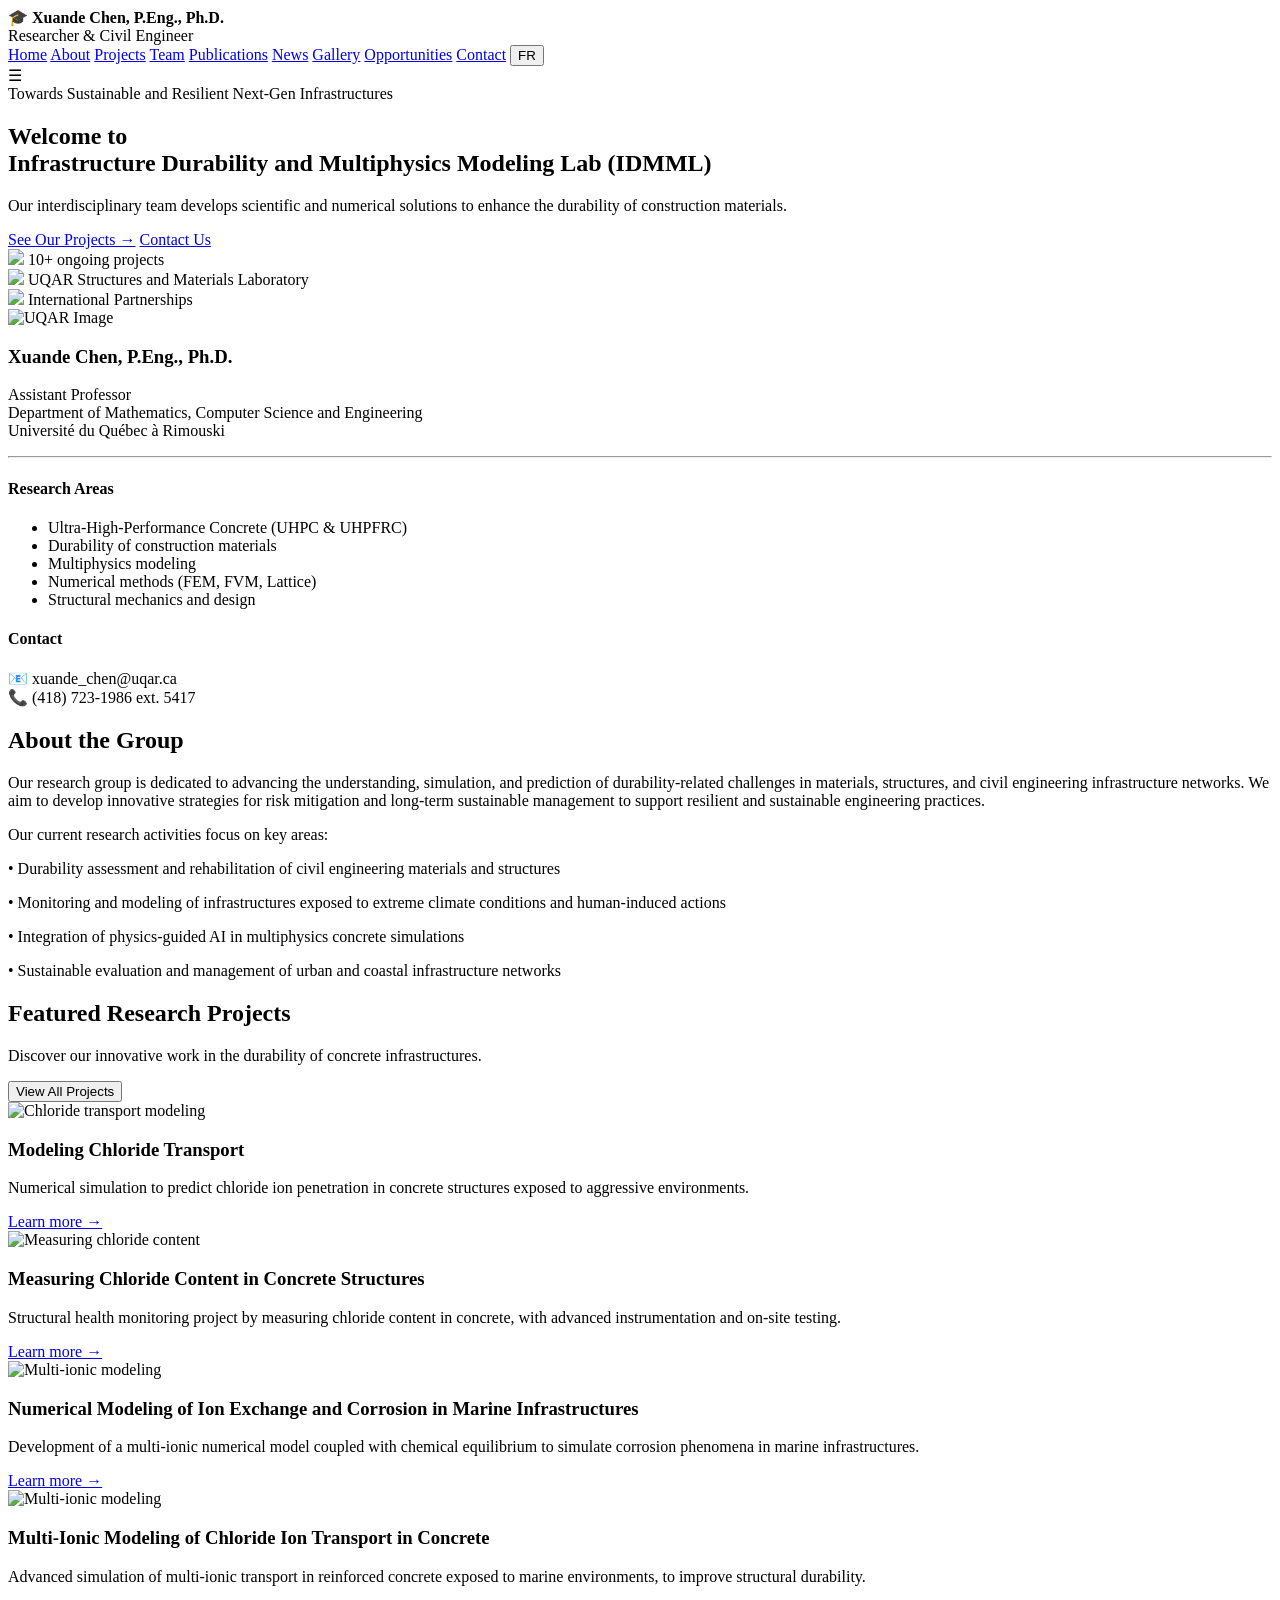
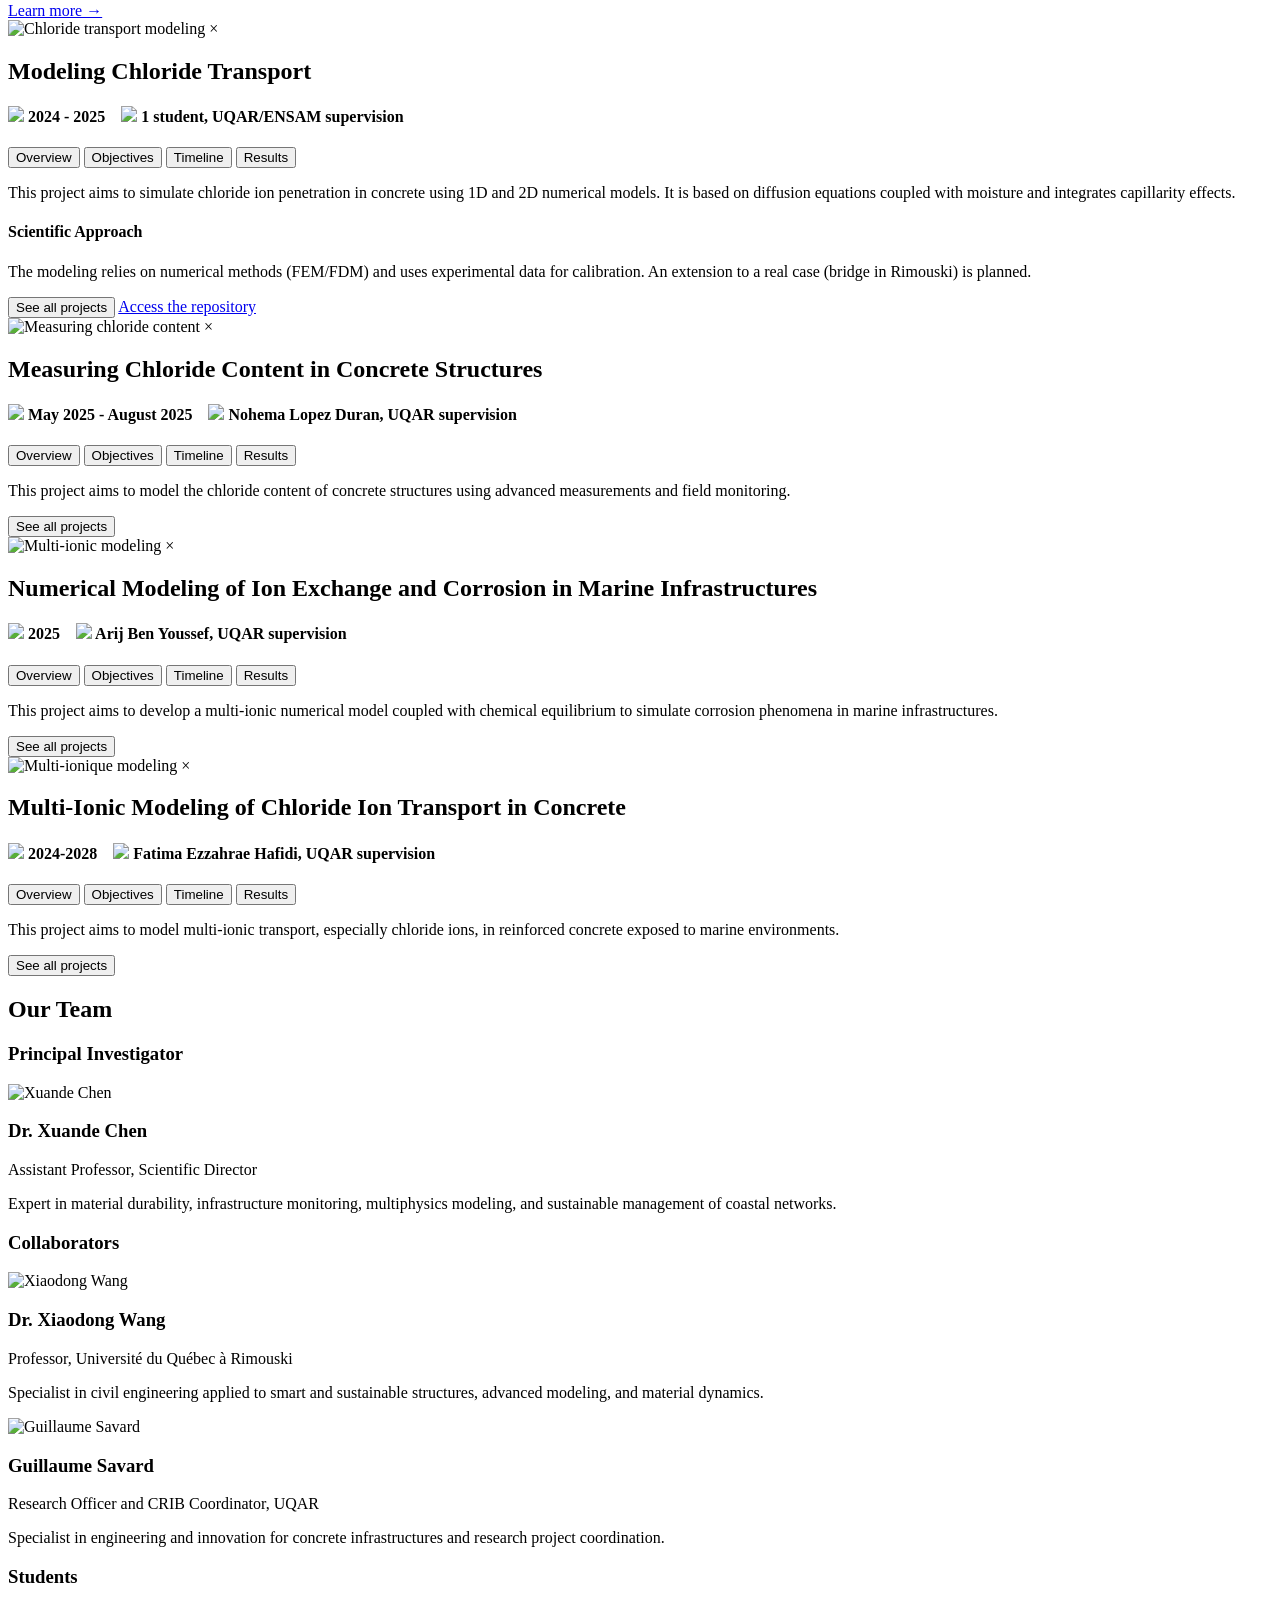
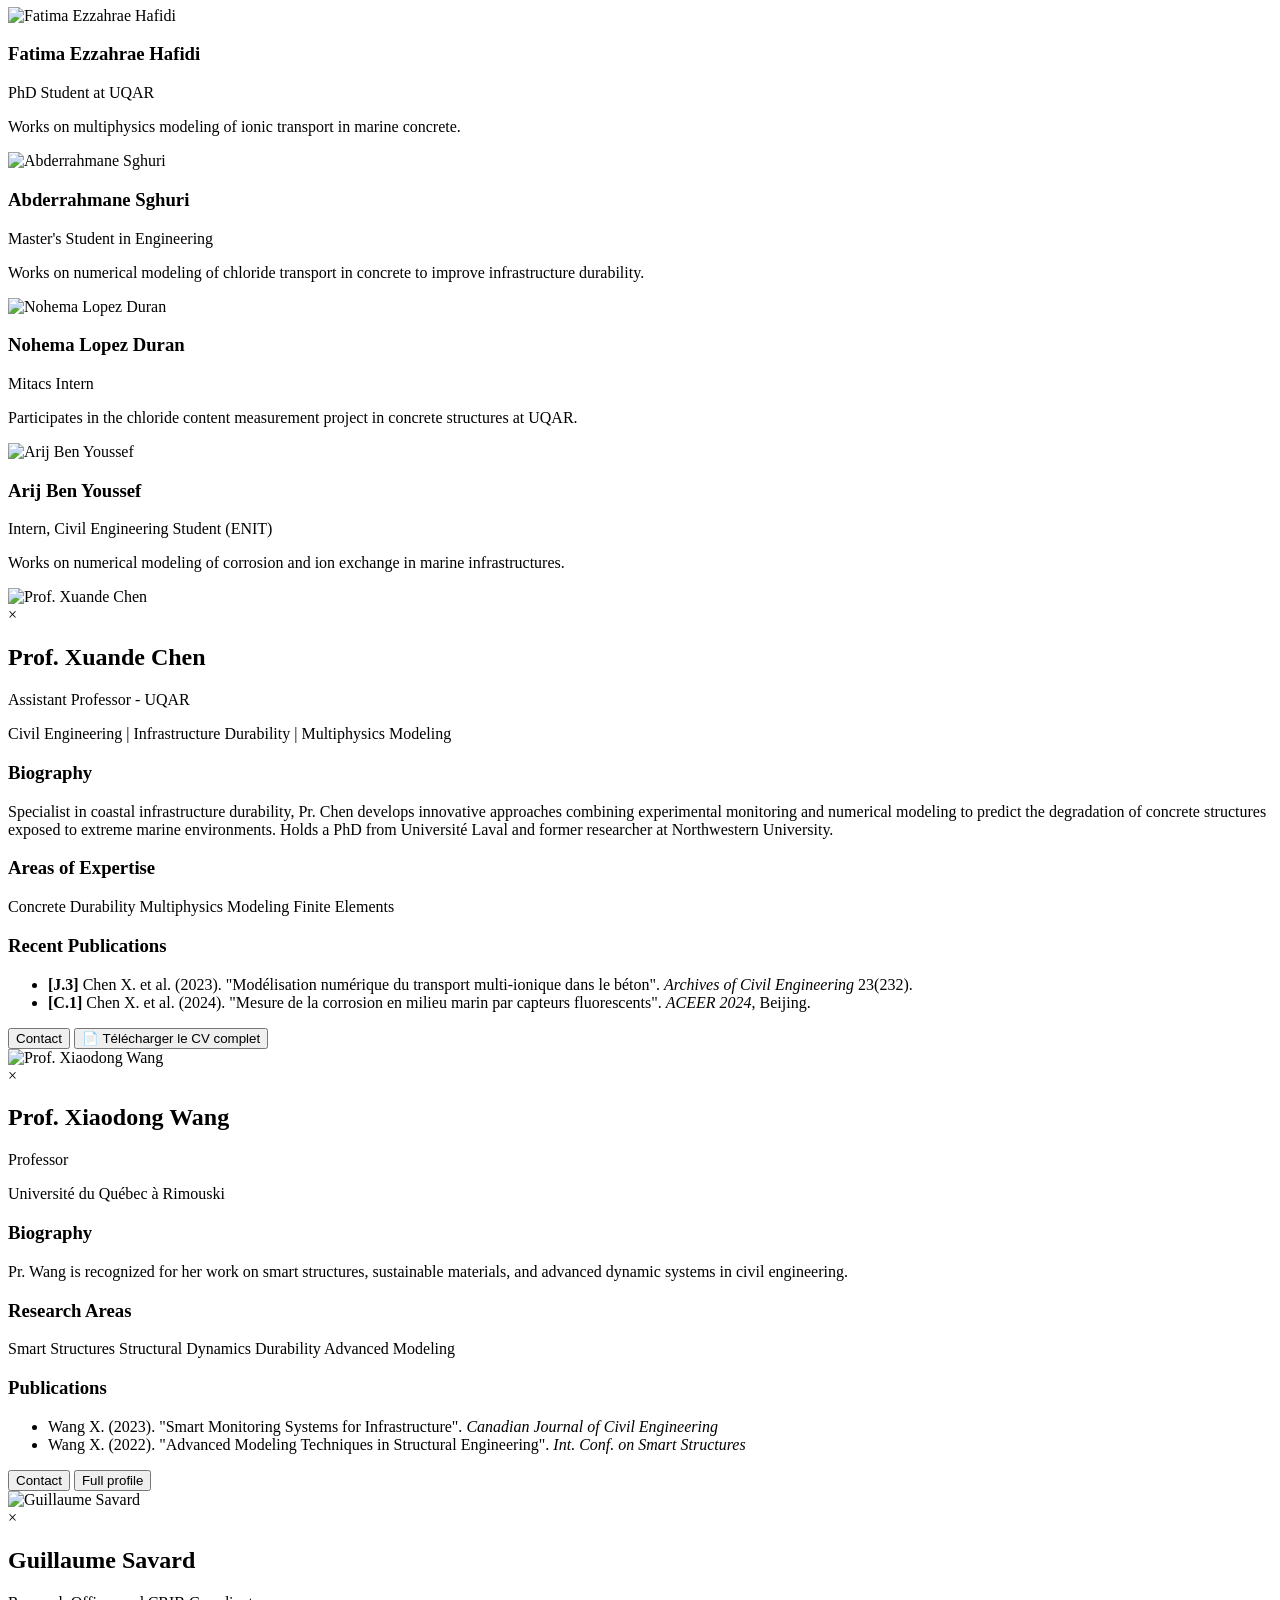
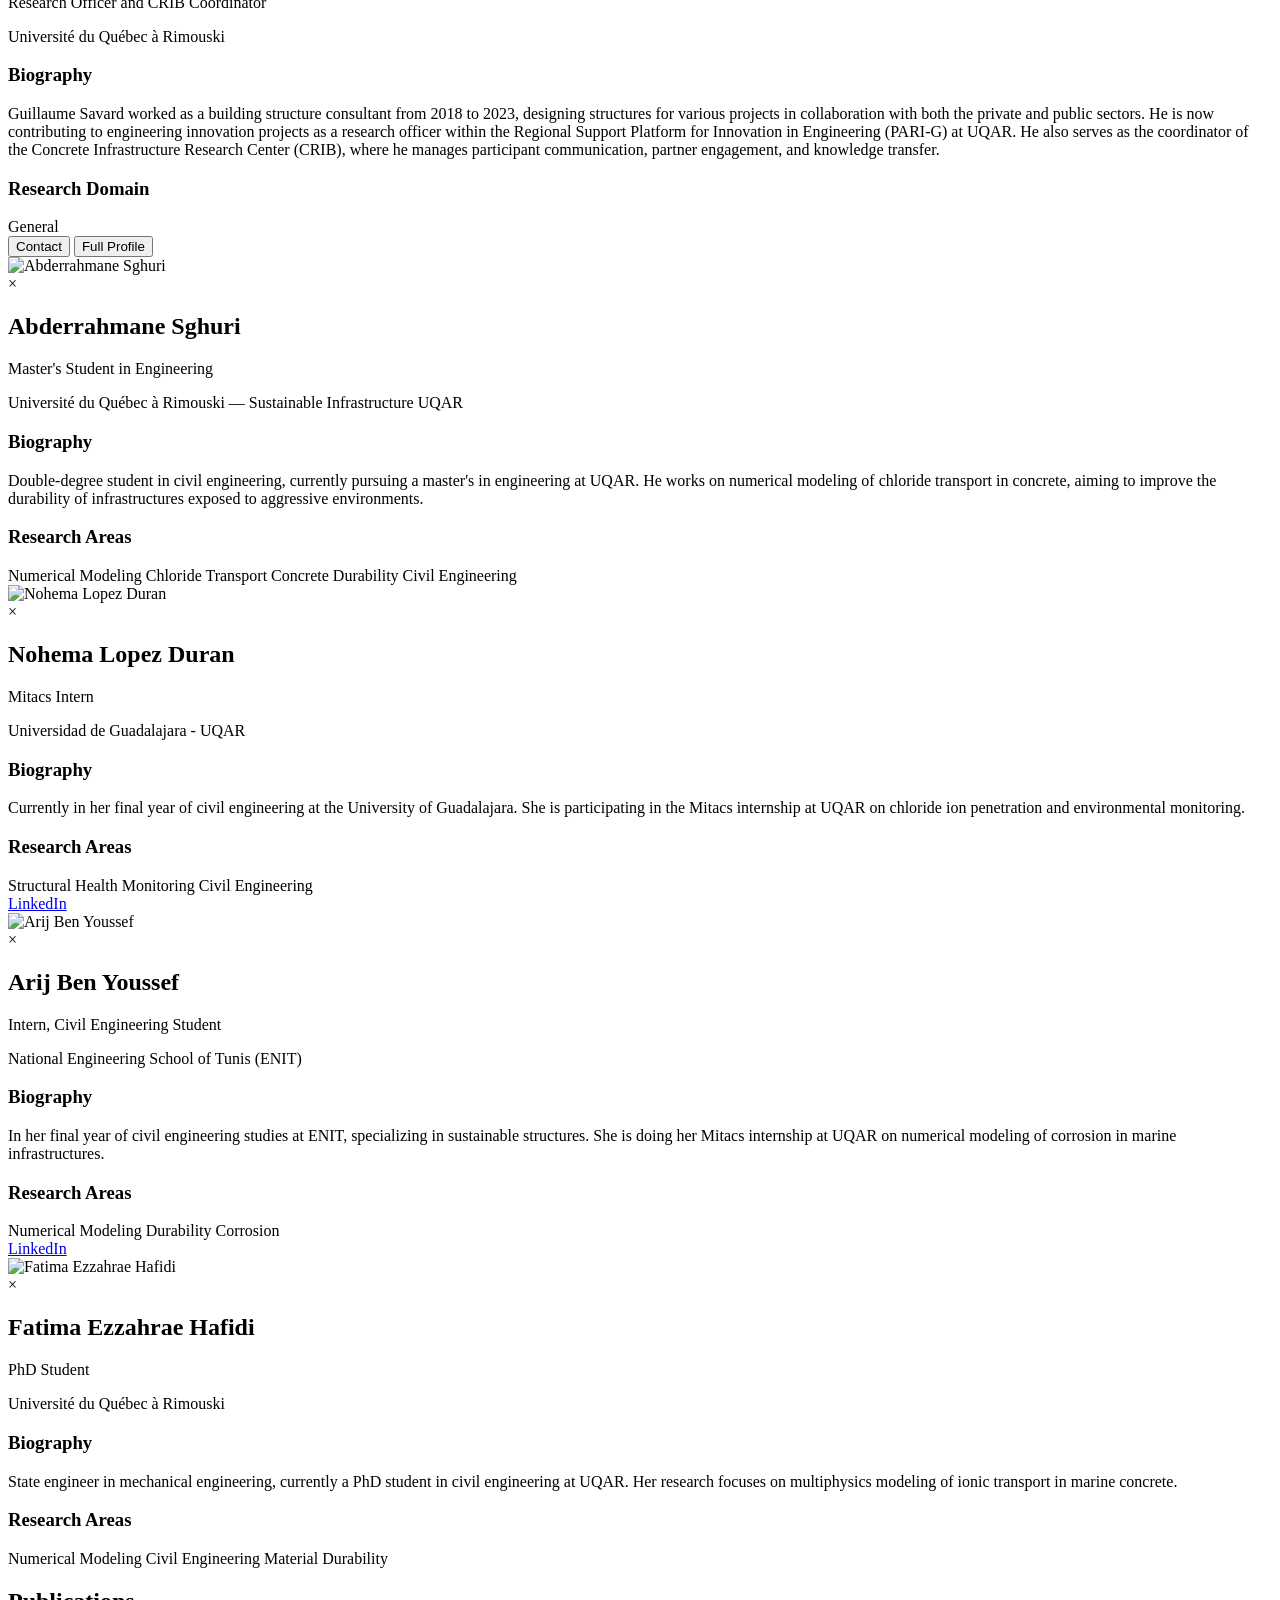
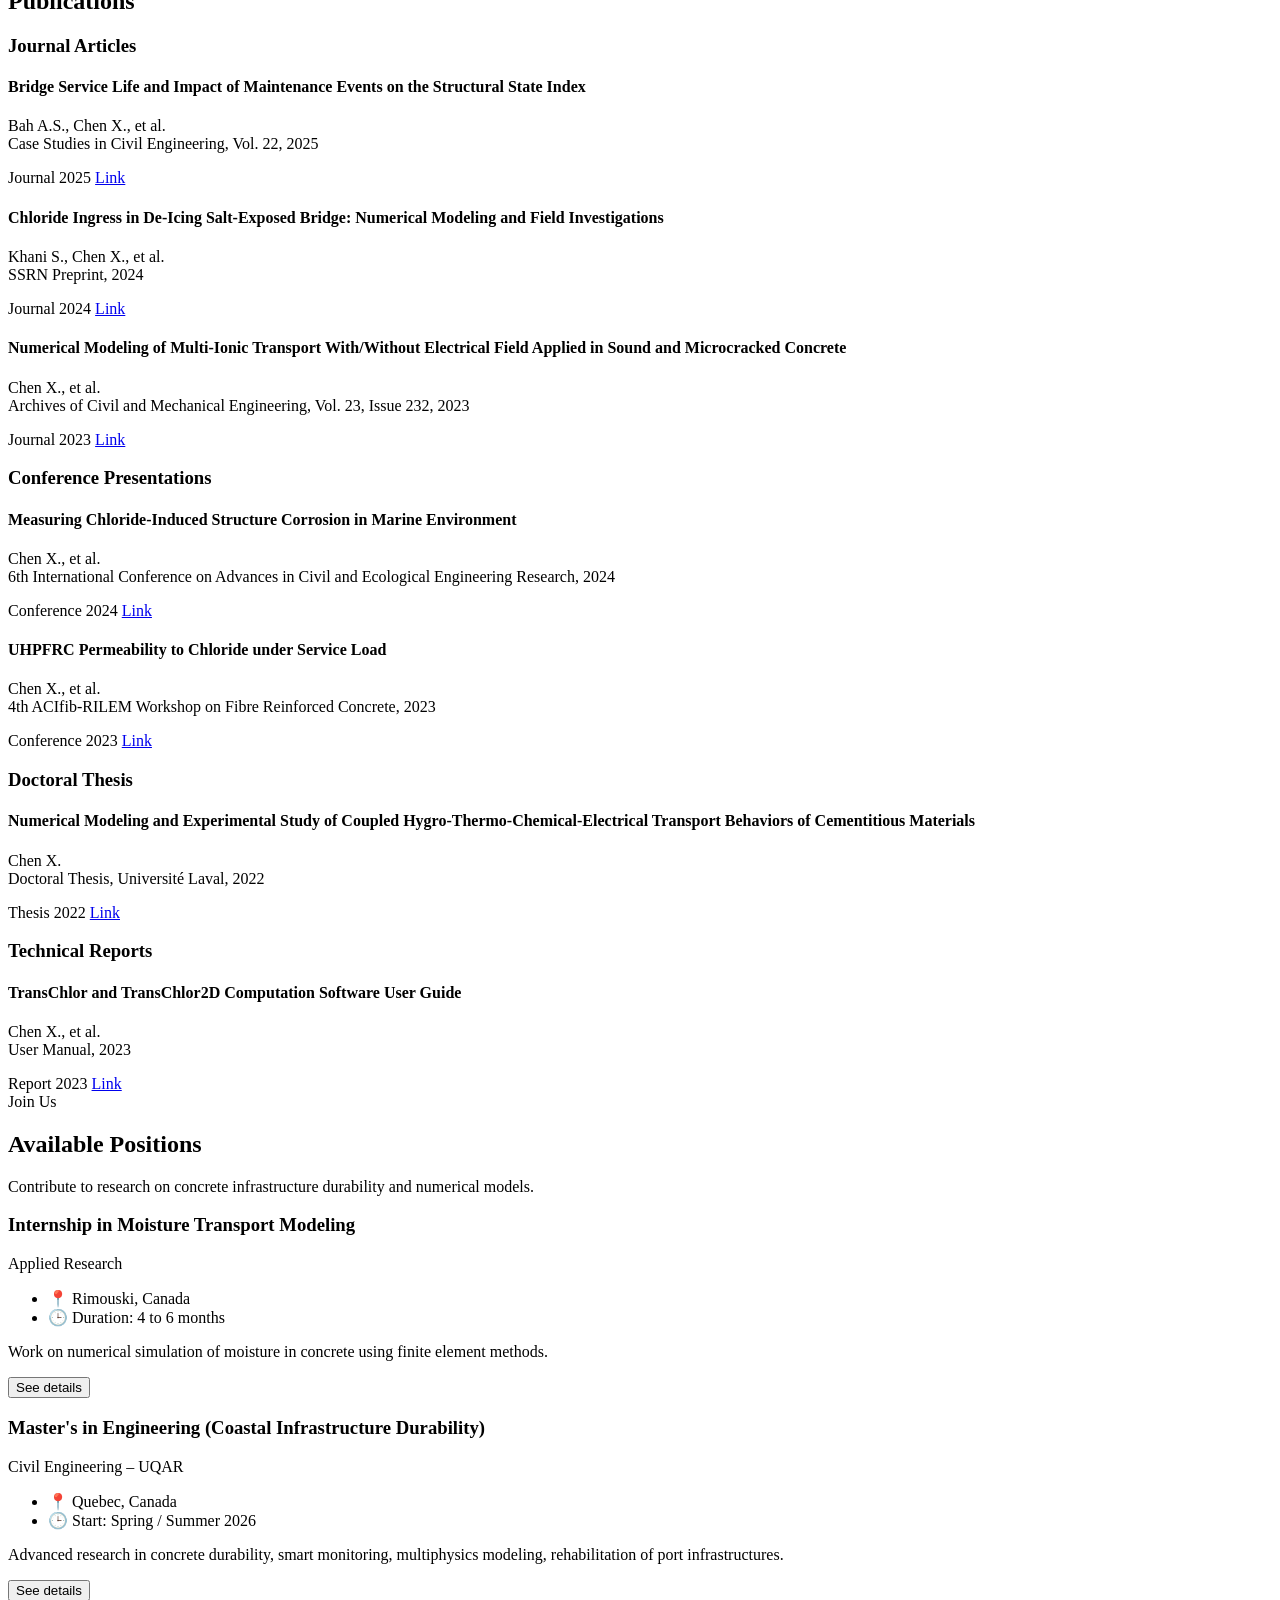
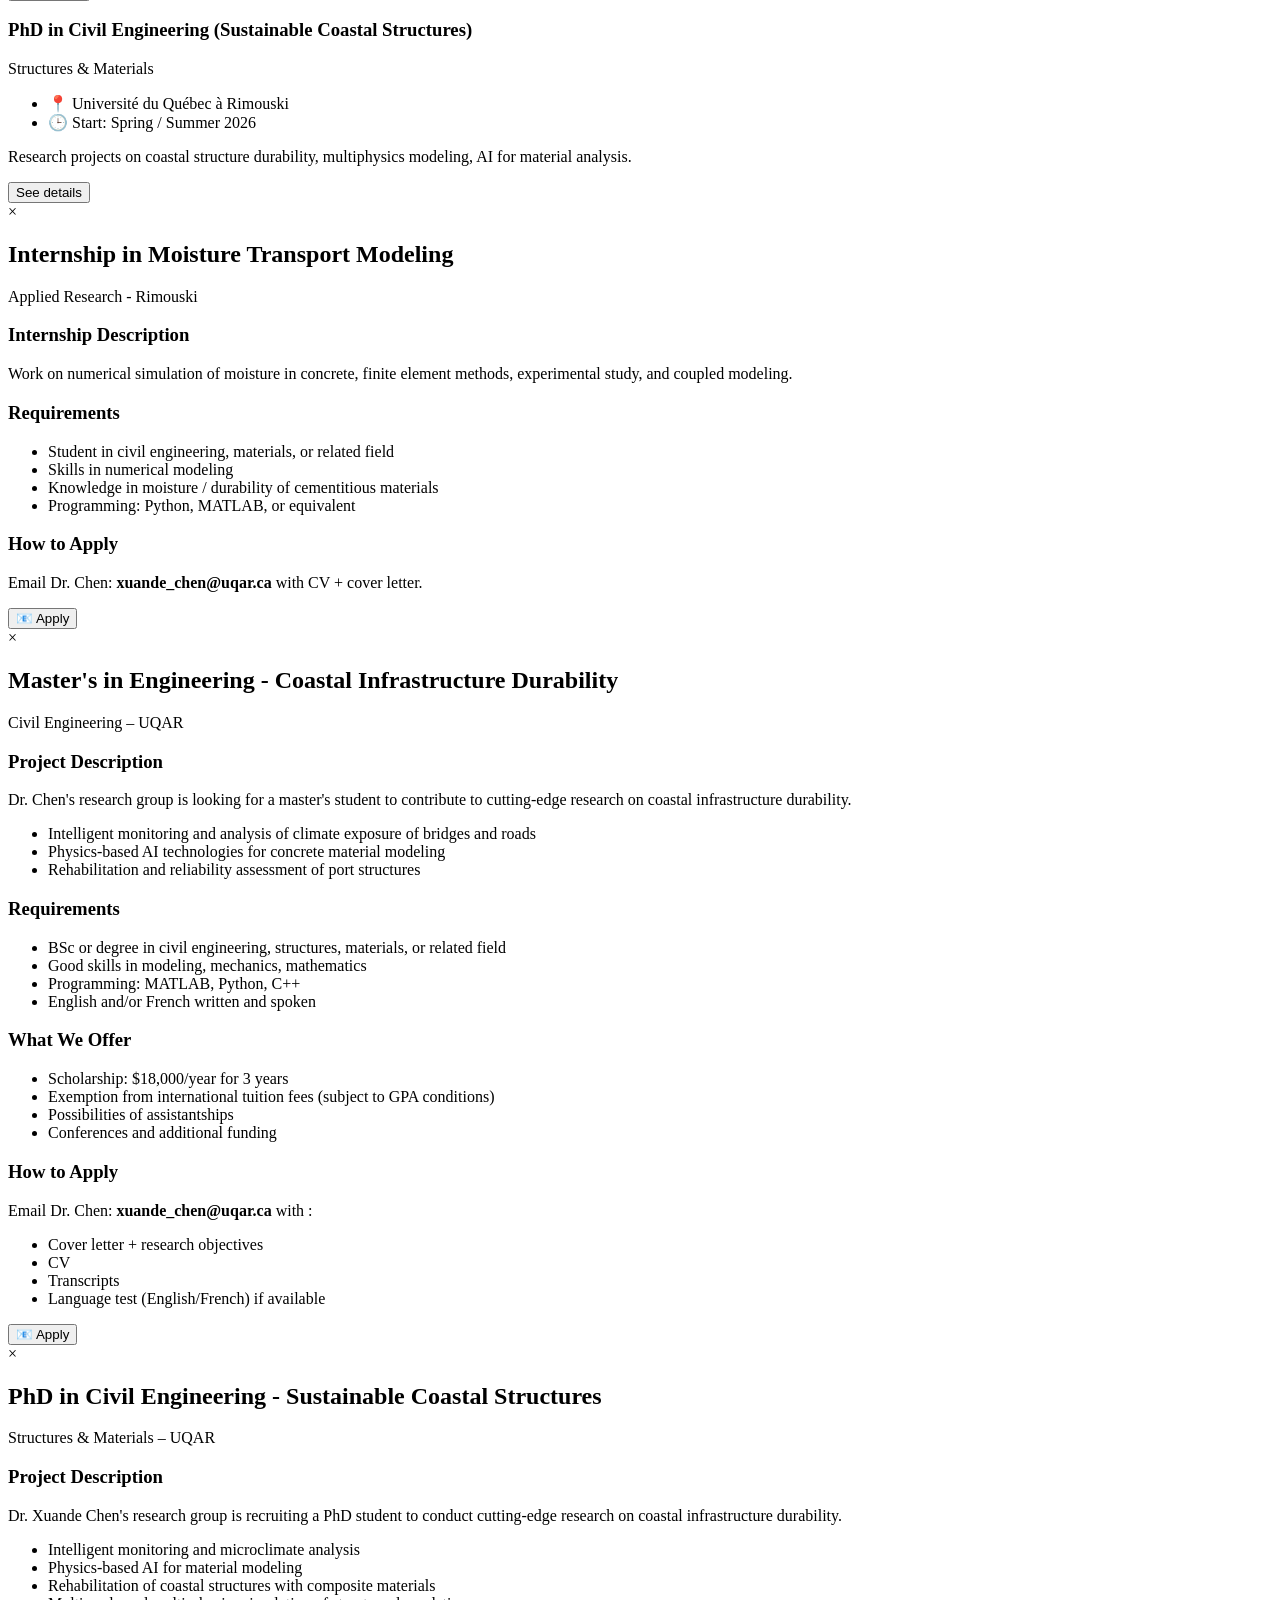
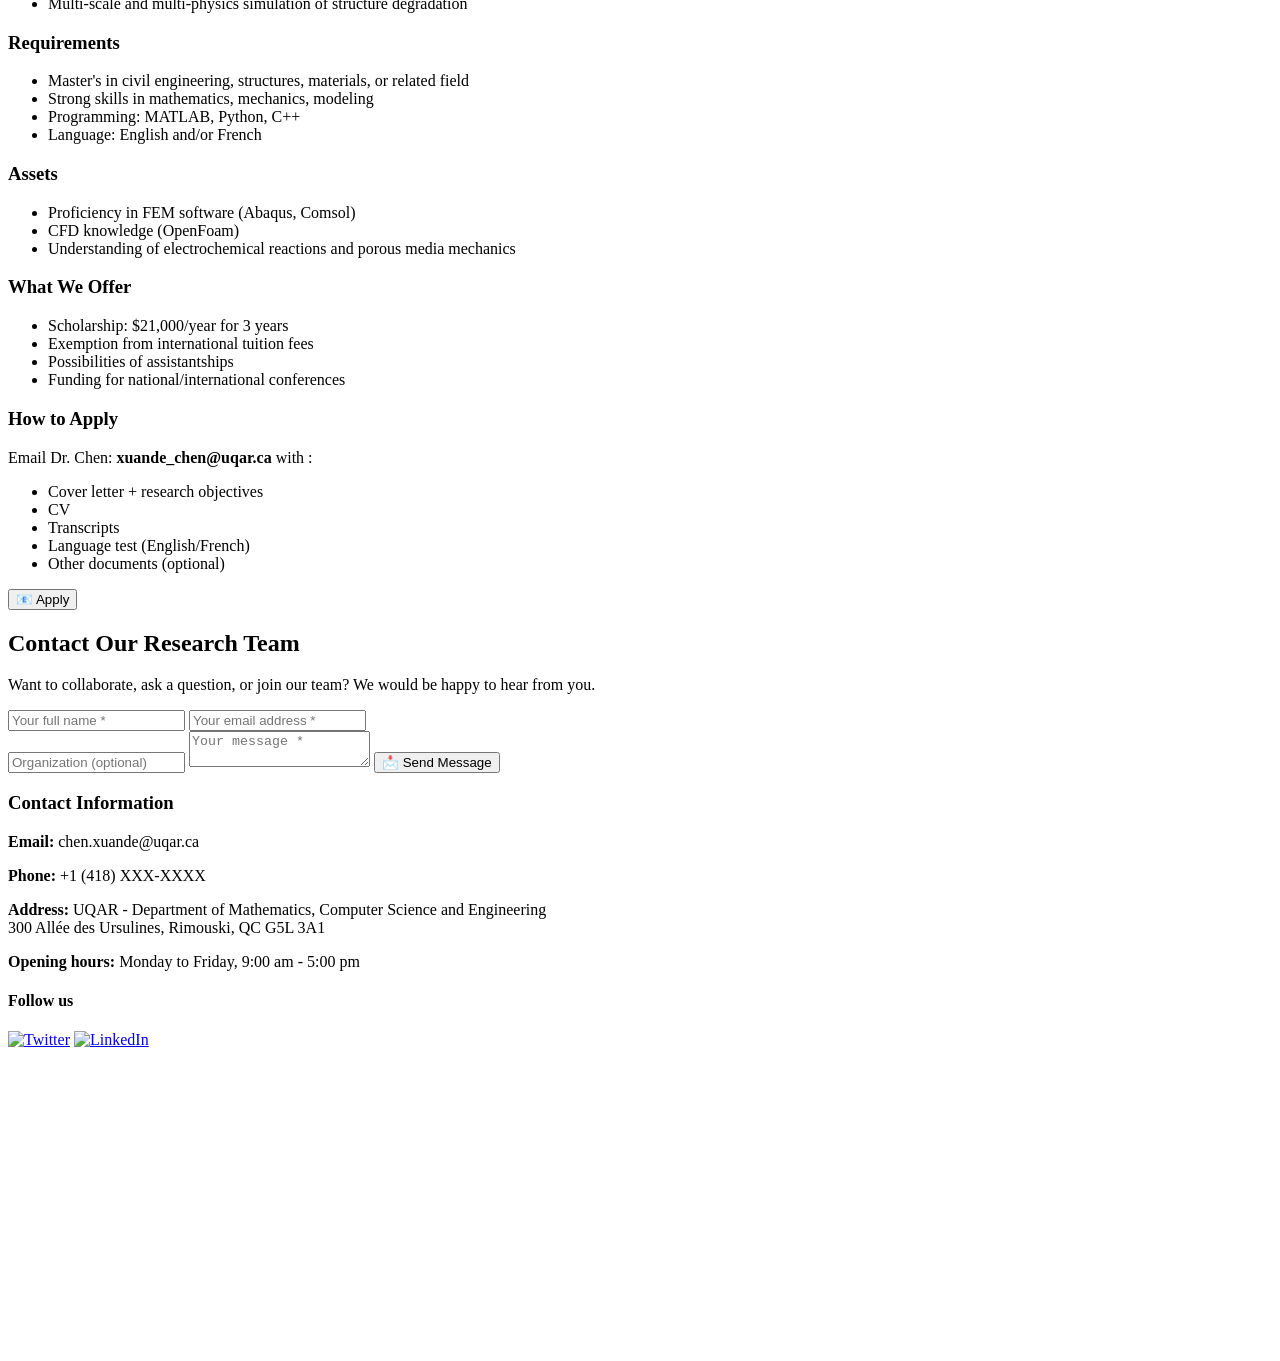
==== commit c5271402: "Change greeting from 'Hello World' to 'Goodbye World'" ====
--- a/index-en.html
+++ b/index-en.html
@@ -978,7 +978,7 @@
 
       <!-- Right column: Map -->
       <div class="contact-map">
-<iframe src=<iframe src="https://www.google.com/maps/embed?pb=!1m14!1m8!1m3!1d4954.9131125325985!2d-68.5233162!3d48.450855!3m2!1i1024!2i768!4f13.1!3m3!1m2!1s0x4c95d9bf34e2acab%3A0x9a4c836523397f8e!2sUQAR%20-%20Universit%C3%A9%20du%20Qu%C3%A9bec%20%C3%A0%20Rimouski!5e1!3m2!1sfr!2sca!4v1783544090377!5m2!1sfr!2sca" width="400" height="300" style="border:0;" allowfullscreen="" loading="lazy" referrerpolicy="strict-origin-when-cross-origin"></iframe>
+<iframe src="https://www.google.com/maps/embed?pb=!1m14!1m8!1m3!1d4954.9131125325985!2d-68.5233162!3d48.450855!3m2!1i1024!2i768!4f13.1!3m3!1m2!1s0x4c95d9bf34e2acab%3A0x9a4c836523397f8e!2sUQAR%20-%20Universit%C3%A9%20du%20Qu%C3%A9bec%20%C3%A0%20Rimouski!5e1!3m2!1sfr!2sca!4v1783544090377!5m2!1sfr!2sca" width="400" height="300" style="border:0;" allowfullscreen="" loading="lazy" referrerpolicy="strict-origin-when-cross-origin"></iframe>
       </div>
 
   </div>
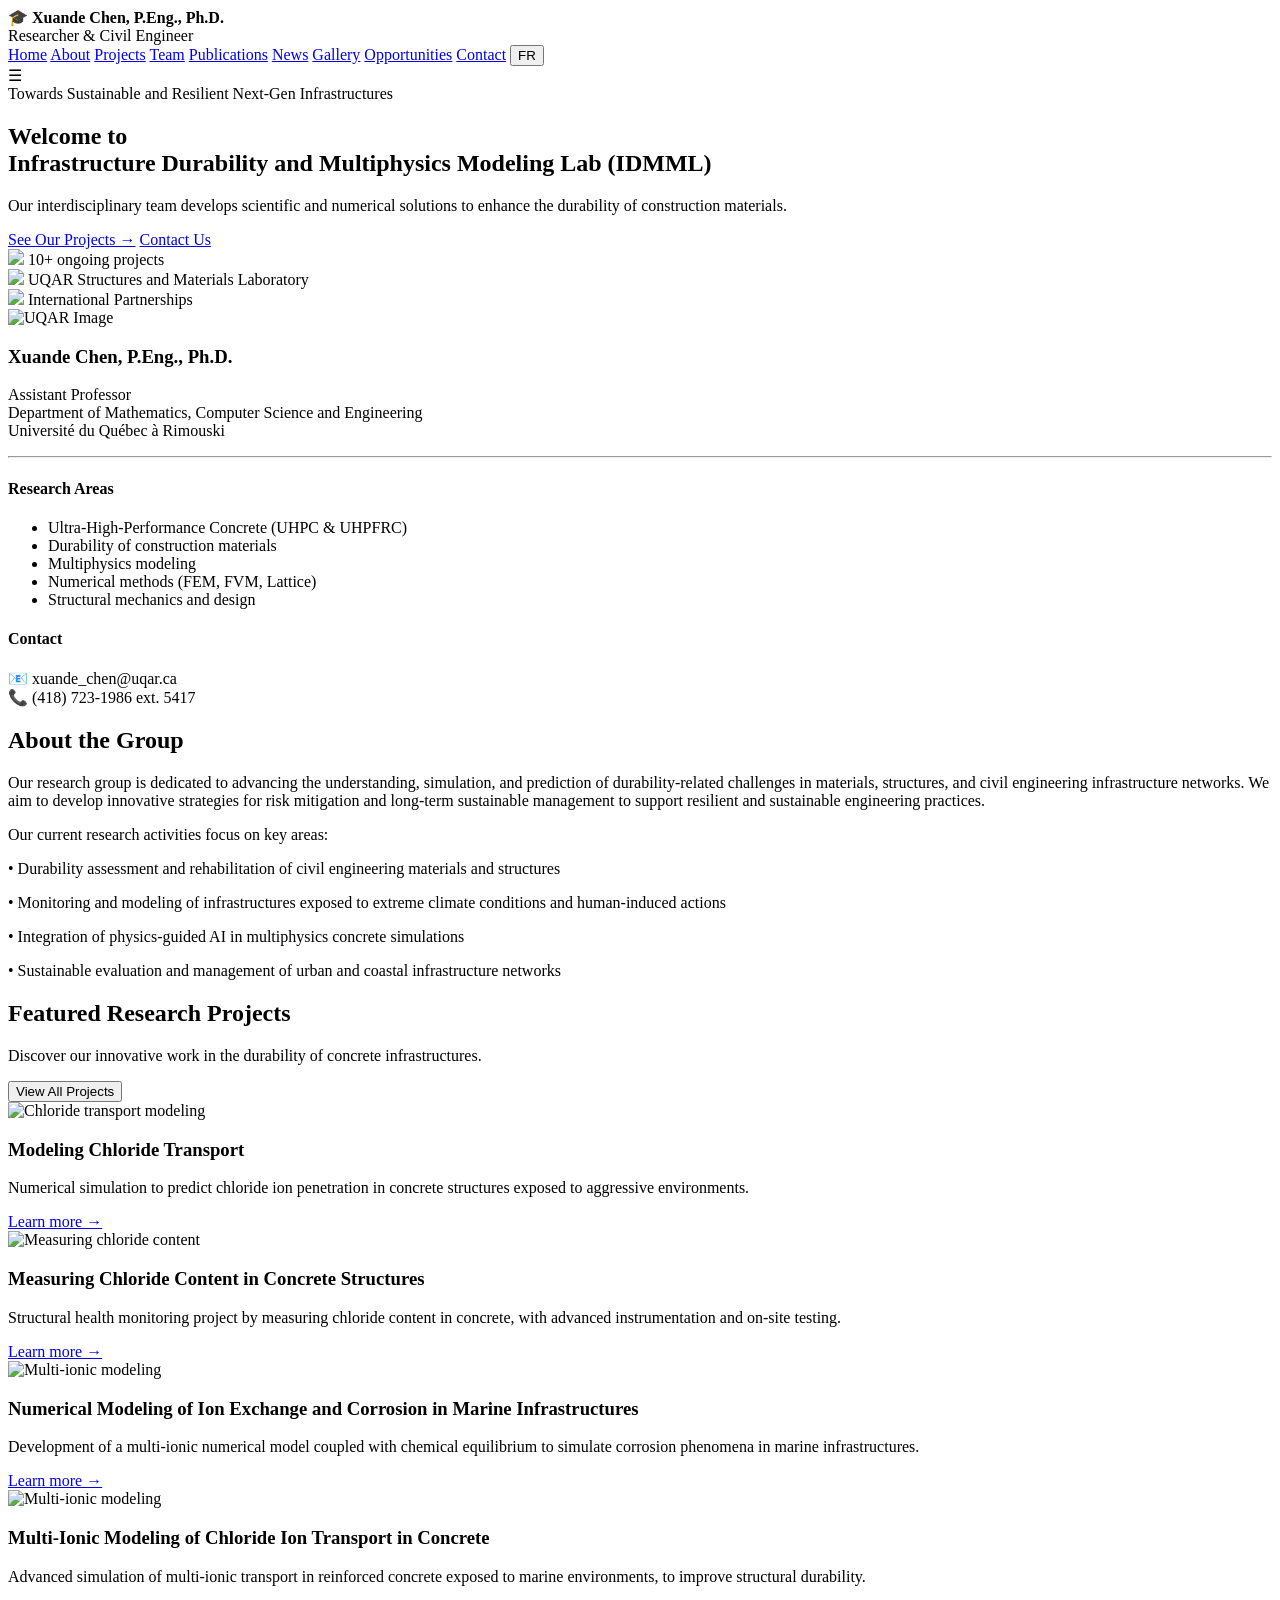
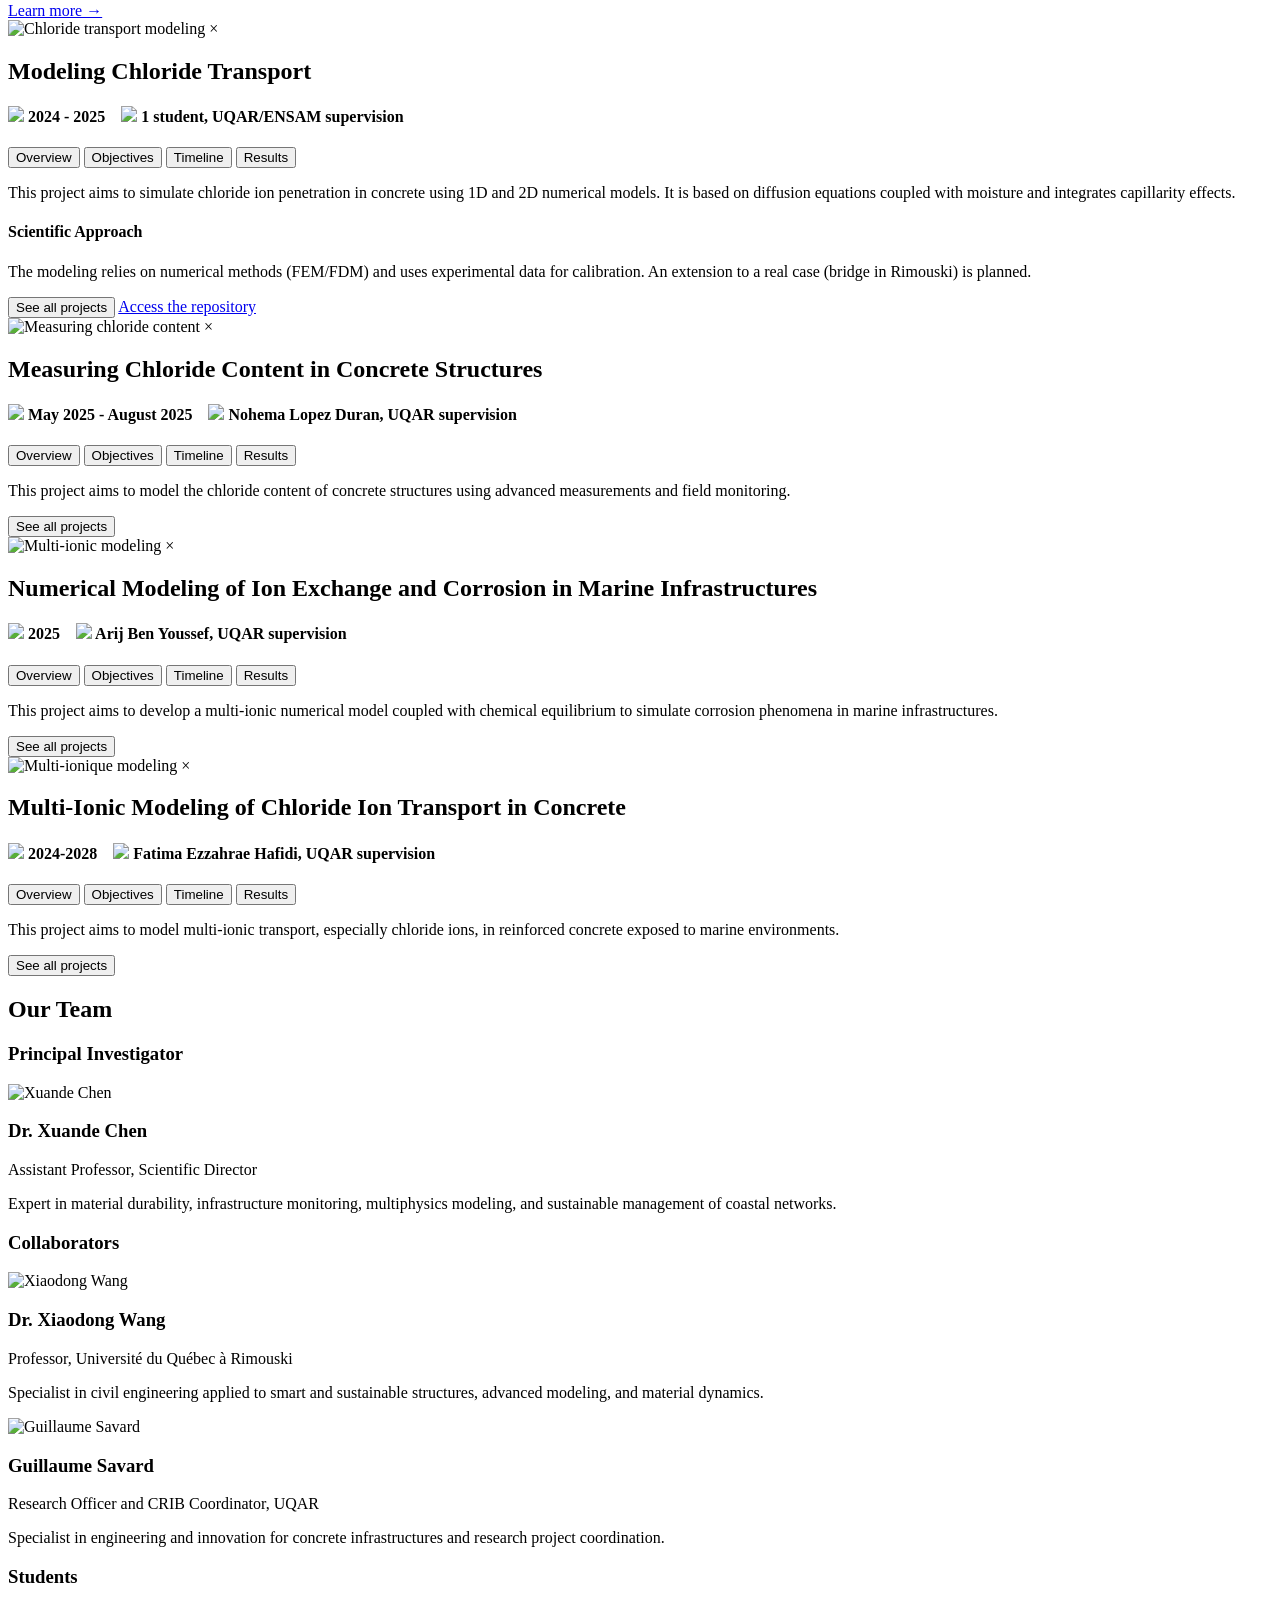
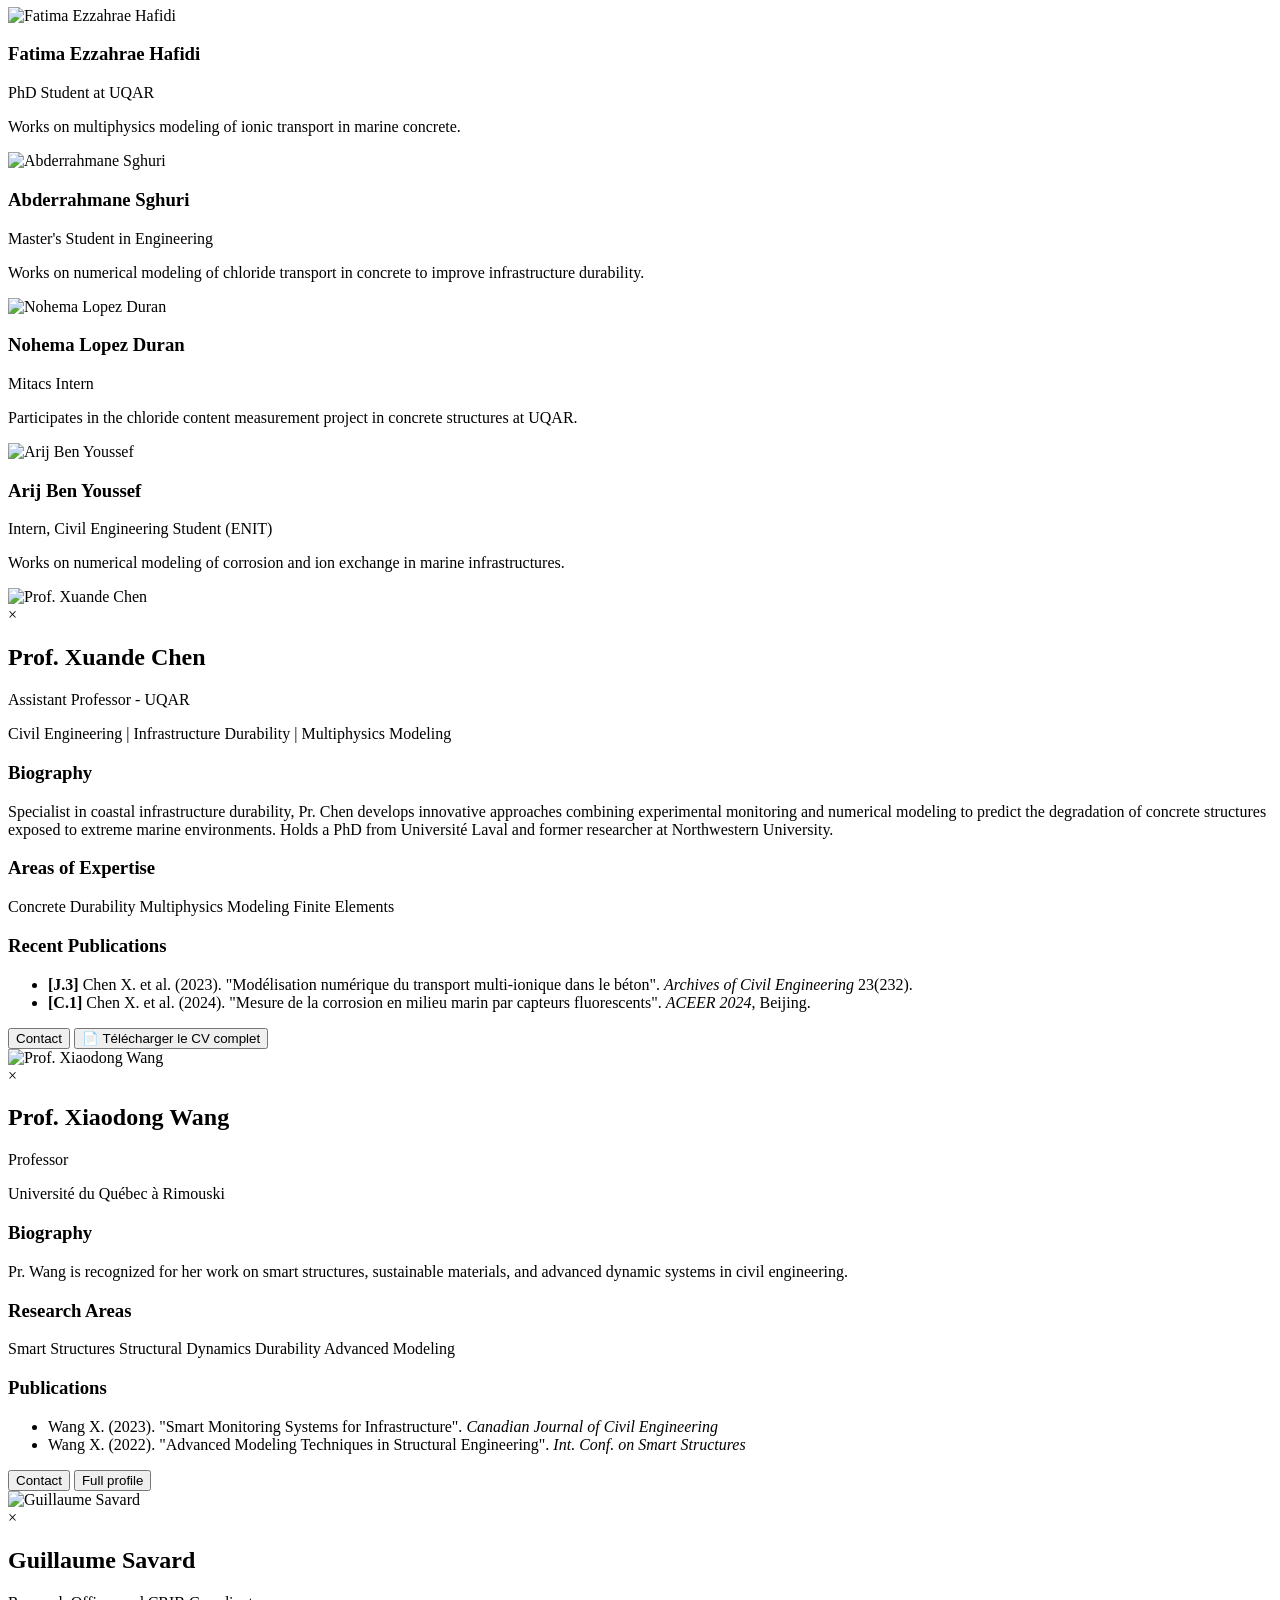
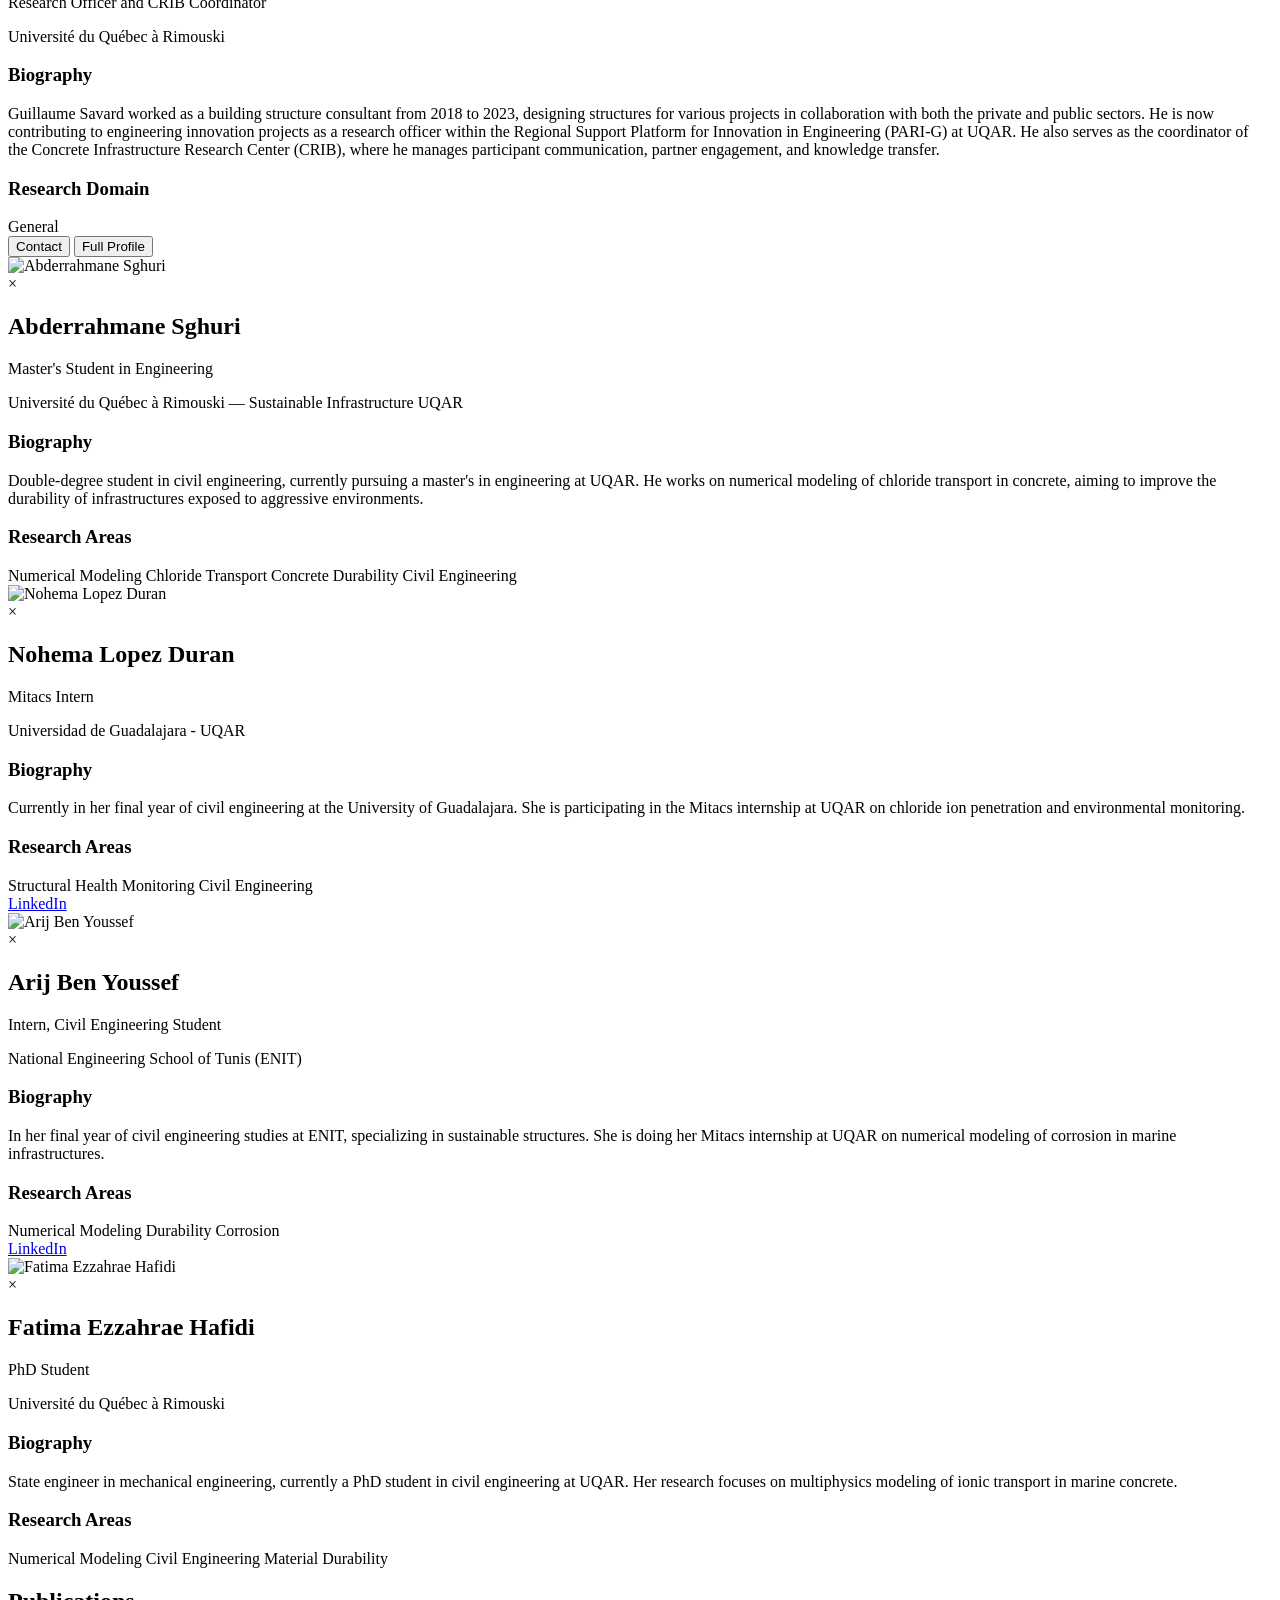
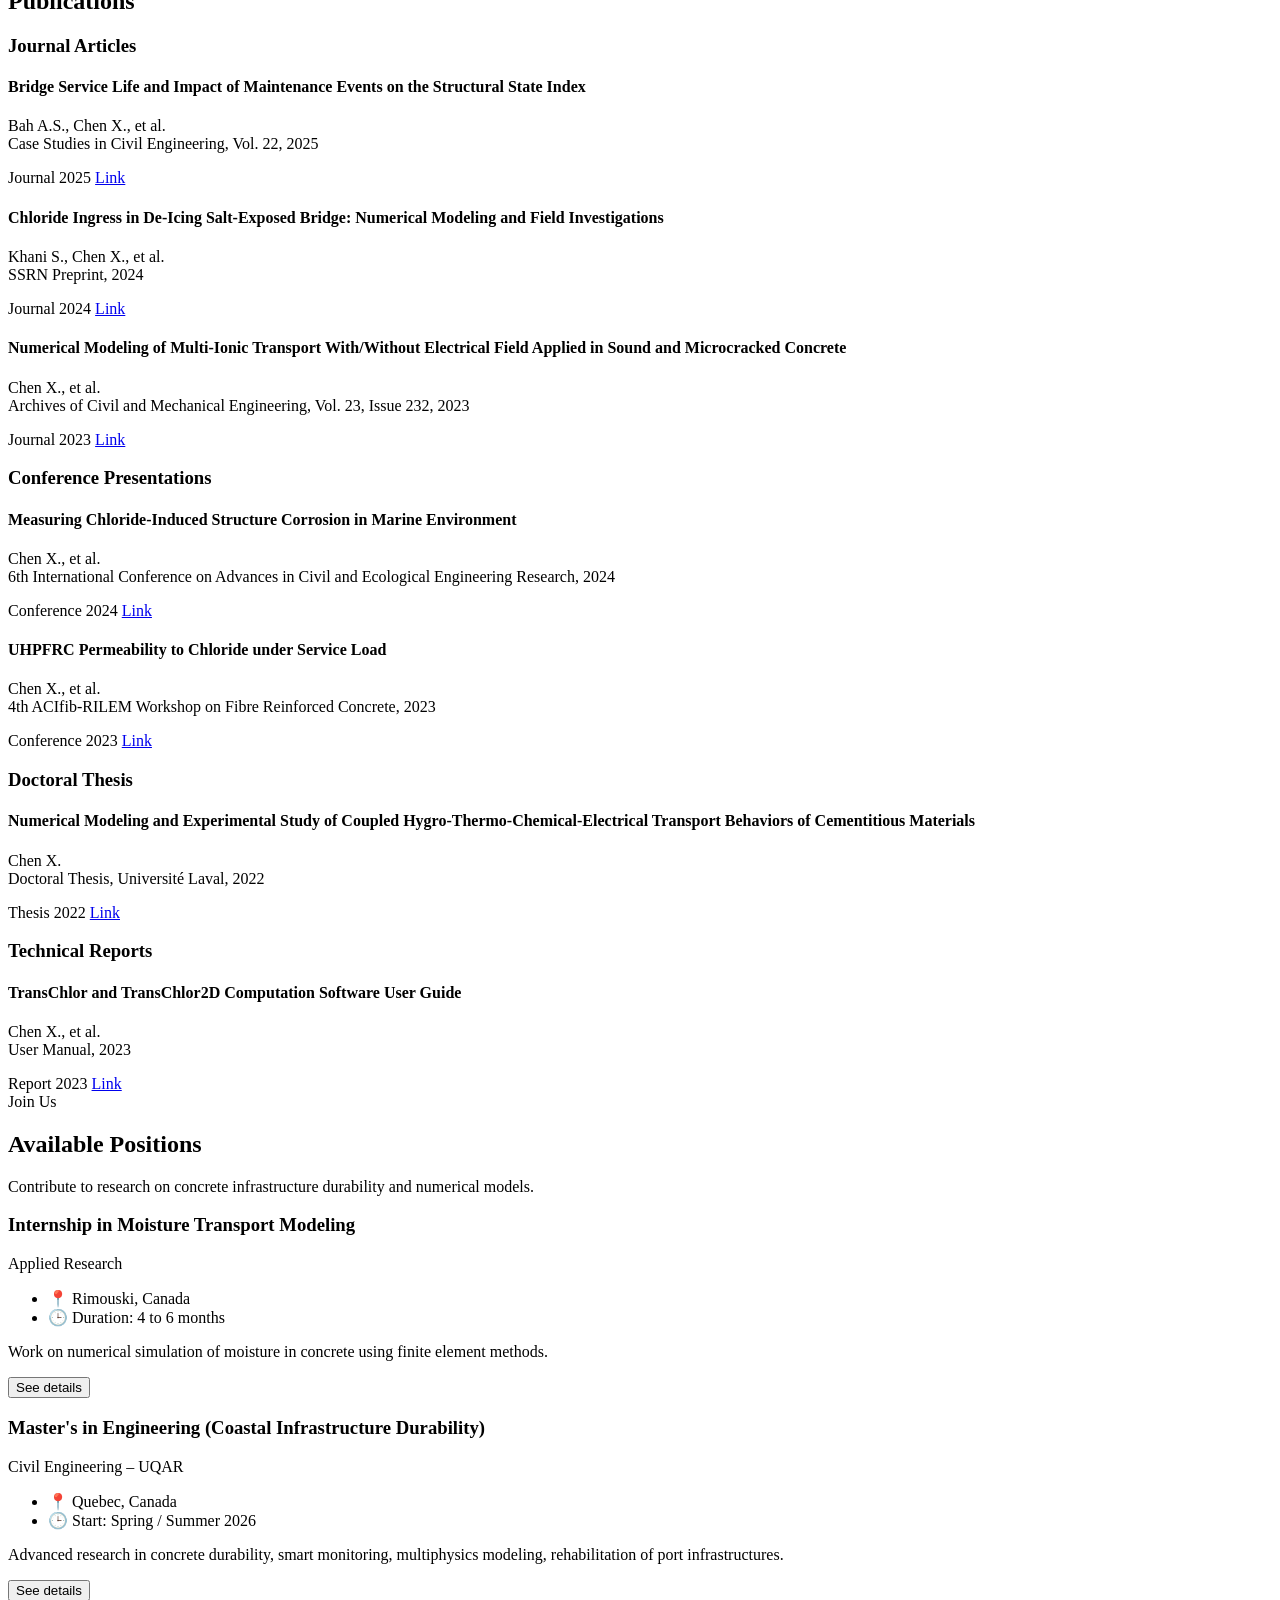
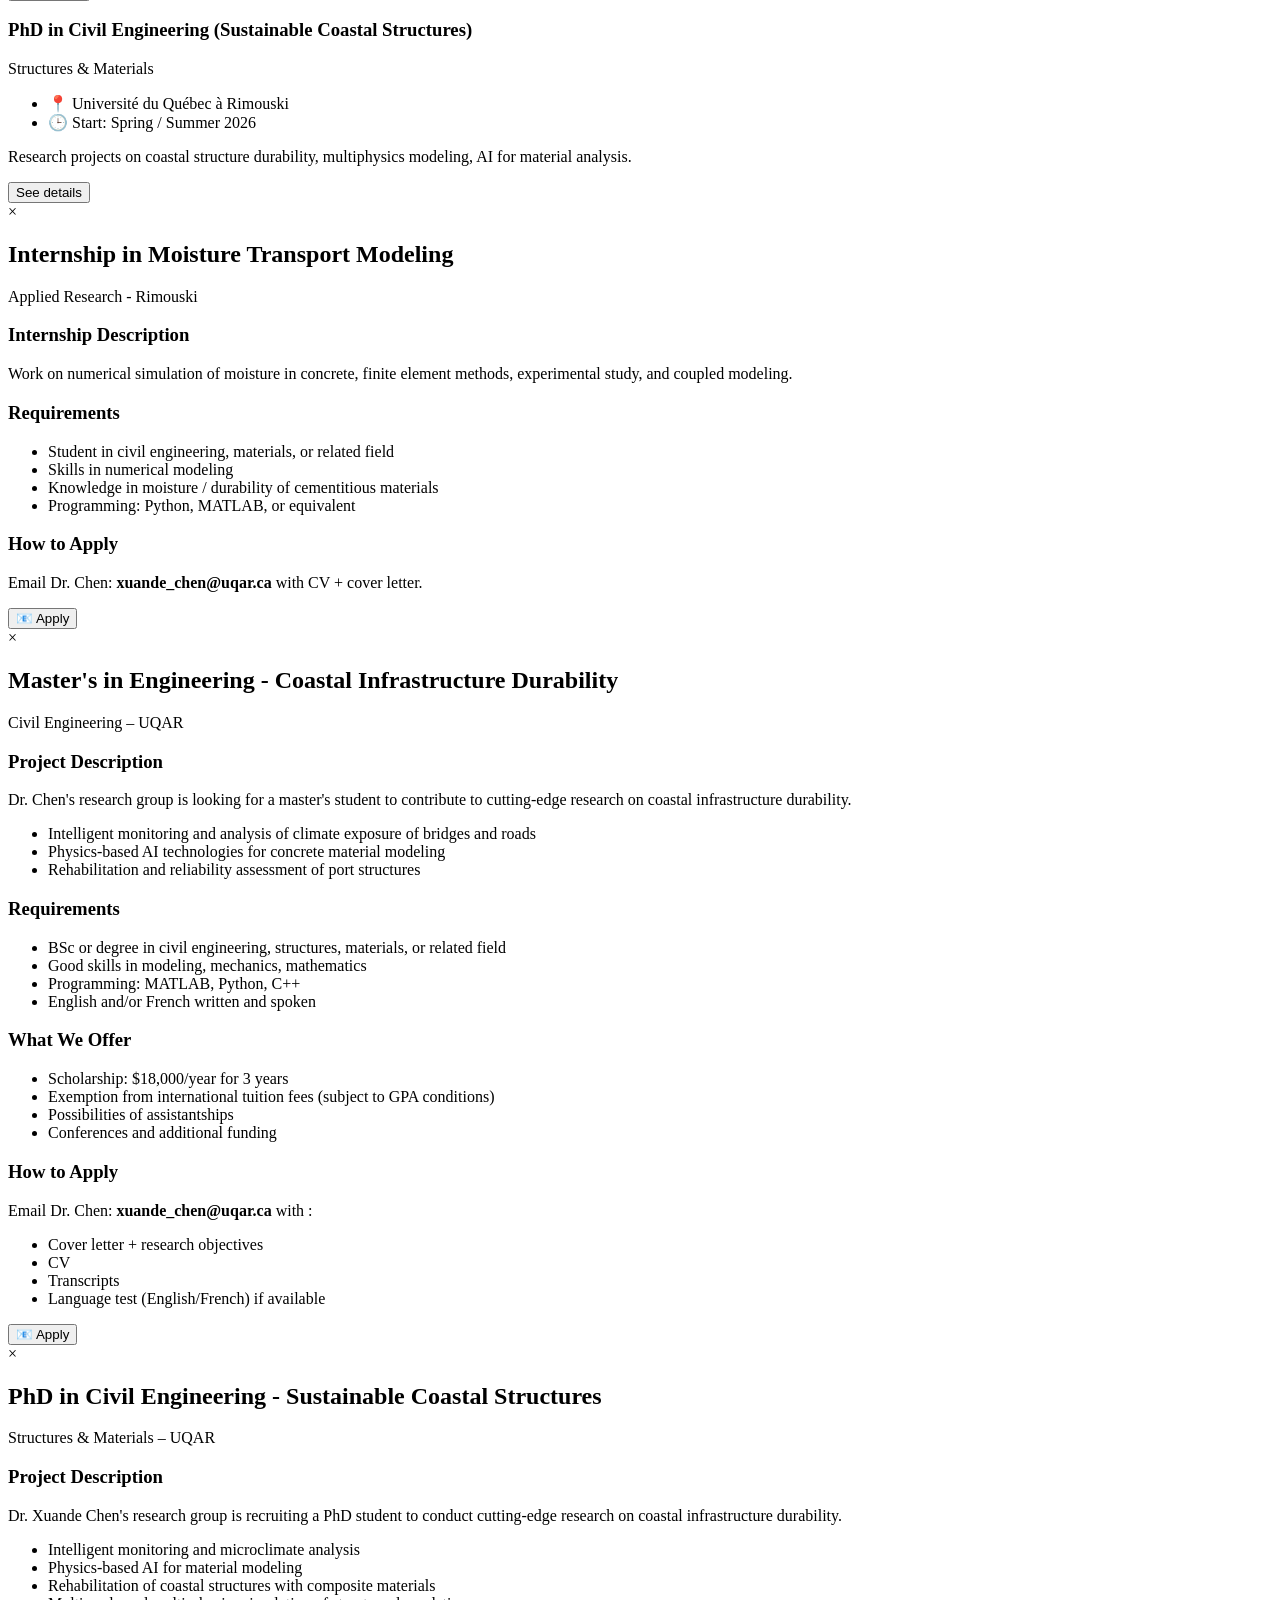
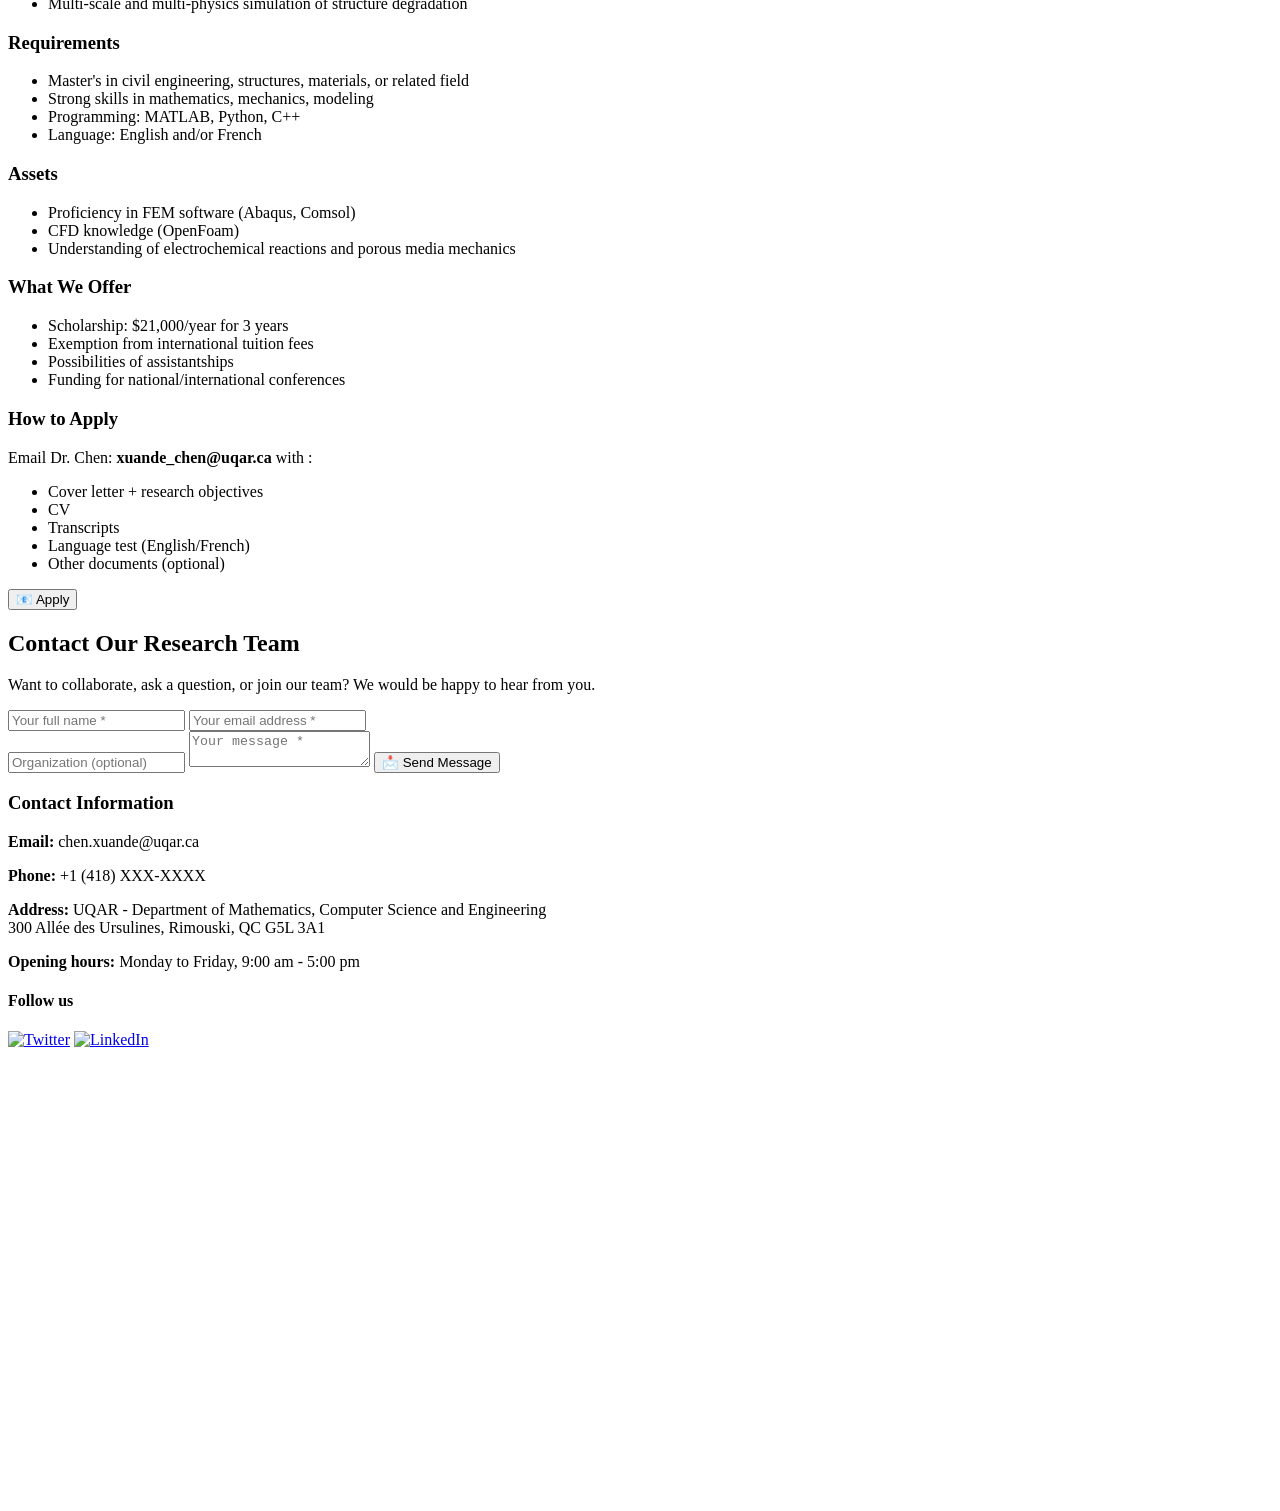
==== commit 6d5bd6ce: "Update print statement from 'Hello' to 'Goodbye'" ====
--- a/index-en.html
+++ b/index-en.html
@@ -978,7 +978,7 @@
 
       <!-- Right column: Map -->
       <div class="contact-map">
-<iframe src="https://www.google.com/maps/embed?pb=!1m14!1m8!1m3!1d4954.9131125325985!2d-68.5233162!3d48.450855!3m2!1i1024!2i768!4f13.1!3m3!1m2!1s0x4c95d9bf34e2acab%3A0x9a4c836523397f8e!2sUQAR%20-%20Universit%C3%A9%20du%20Qu%C3%A9bec%20%C3%A0%20Rimouski!5e1!3m2!1sfr!2sca!4v1783544090377!5m2!1sfr!2sca" width="400" height="300" style="border:0;" allowfullscreen="" loading="lazy" referrerpolicy="strict-origin-when-cross-origin"></iframe>
+<iframe src="https://www.google.com/maps/embed?pb=!1m14!1m8!1m3!1d4954.9131125325985!2d-68.5233162!3d48.450855!3m2!1i1024!2i768!4f13.1!3m3!1m2!1s0x4c95d9bf34e2acab%3A0x9a4c836523397f8e!2sUQAR%20-%20Universit%C3%A9%20du%20Qu%C3%A9bec%20%C3%A0%20Rimouski!5e1!3m2!1sfr!2sca!4v1783544490173!5m2!1sfr!2sca" width="600" height="450" style="border:0;" allowfullscreen="" loading="lazy" referrerpolicy="strict-origin-when-cross-origin"></iframe>
       </div>
 
   </div>
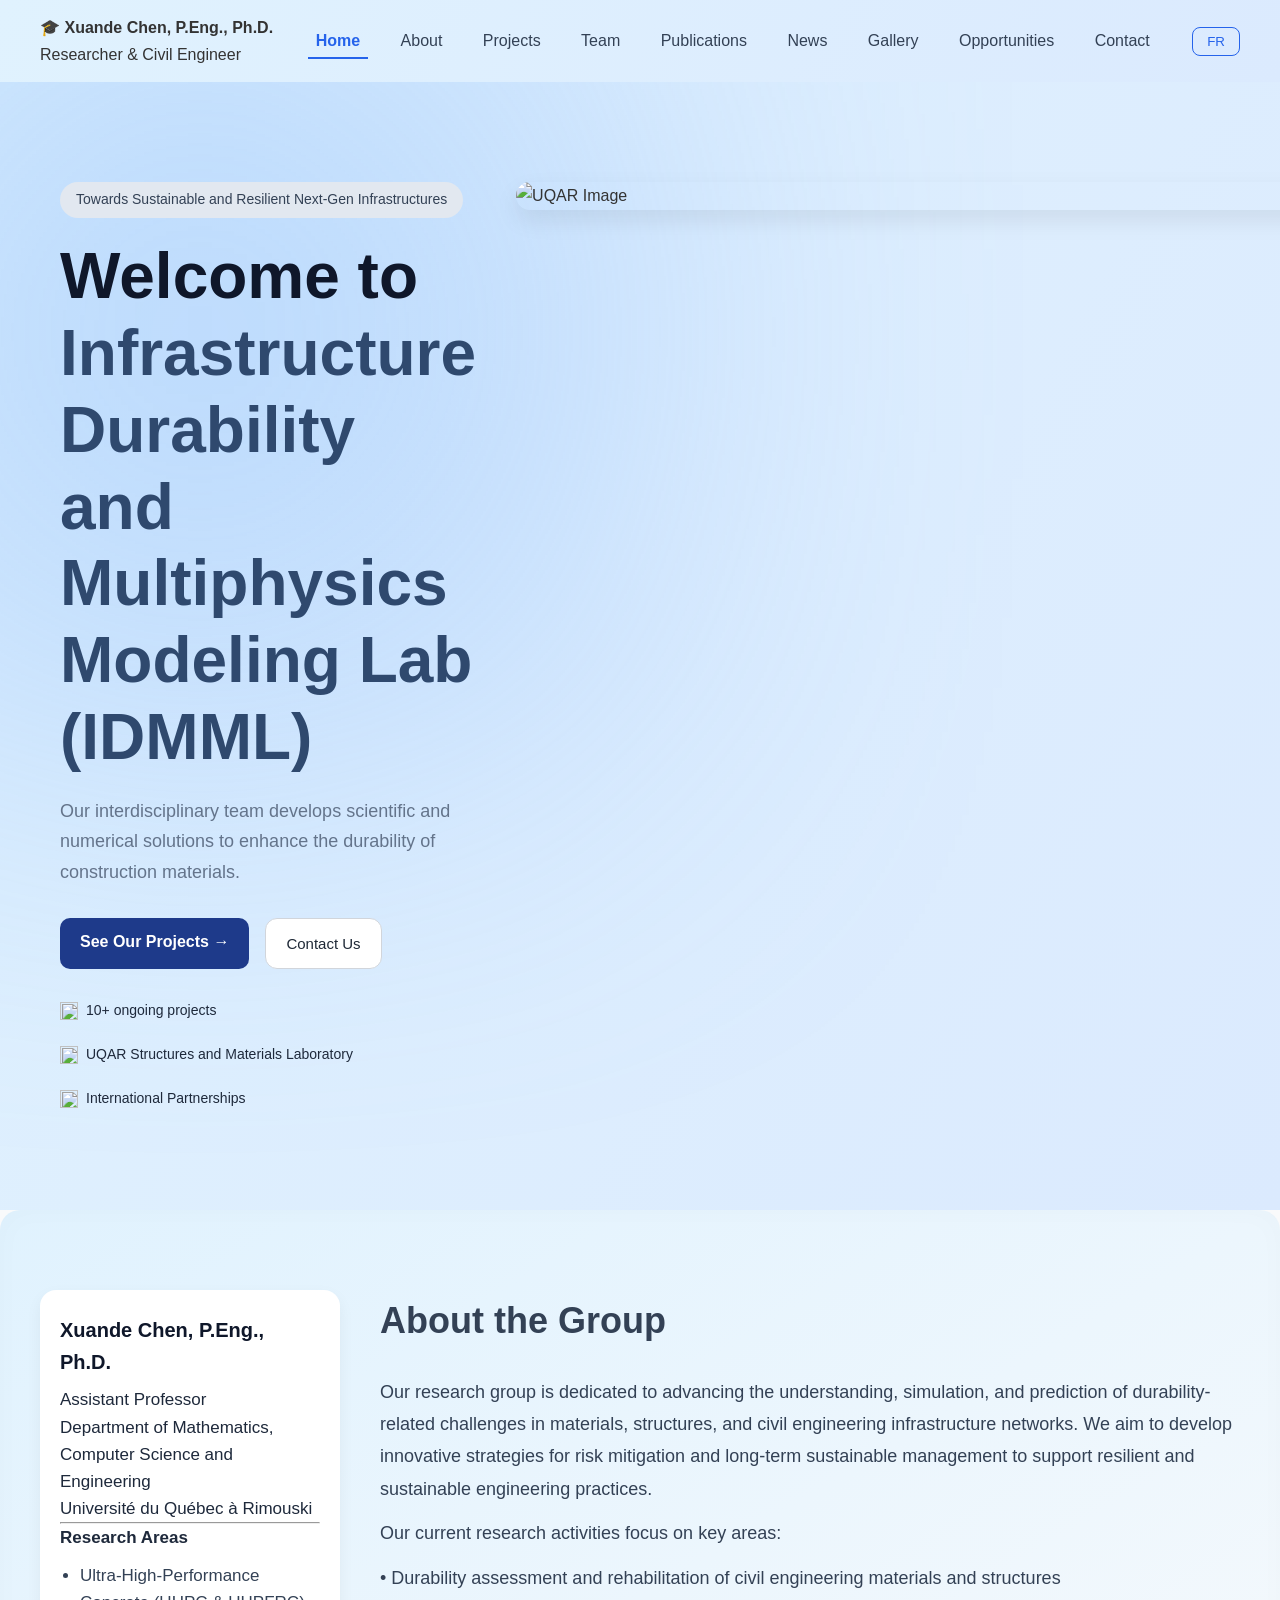
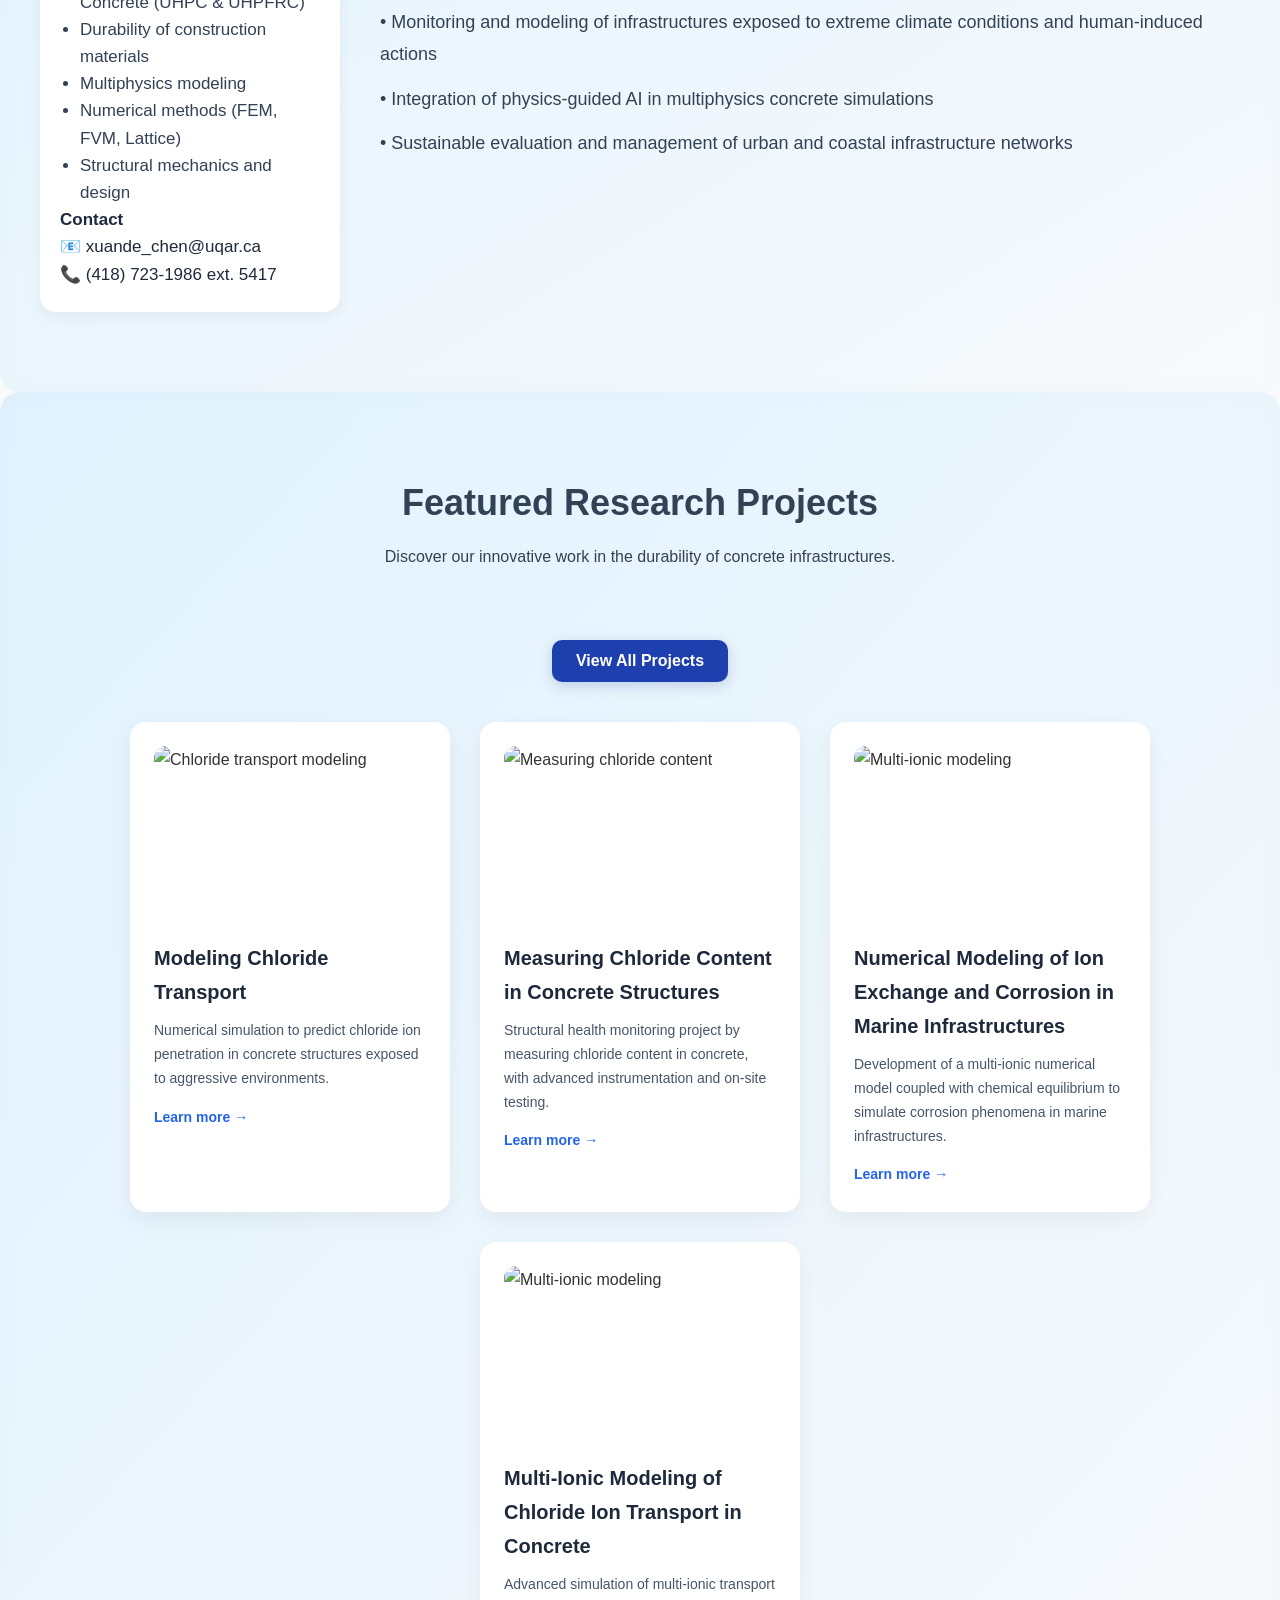
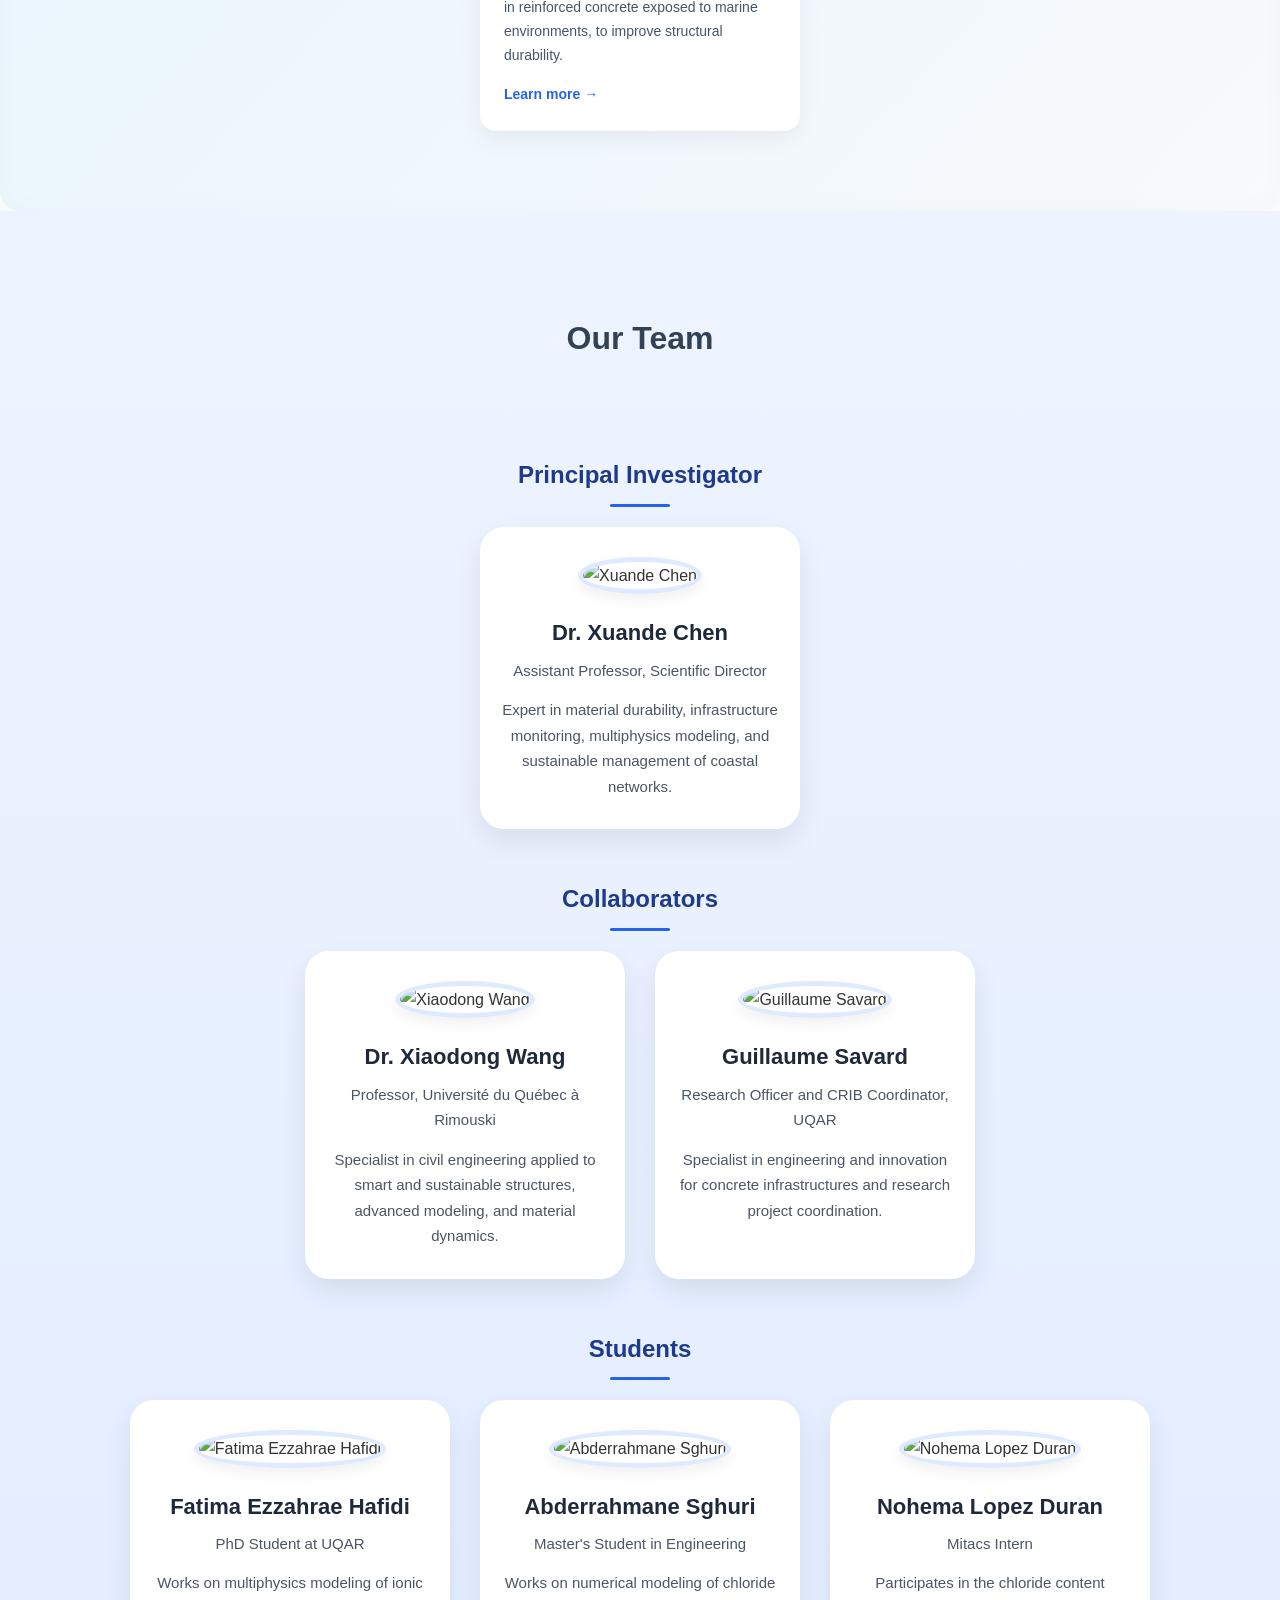
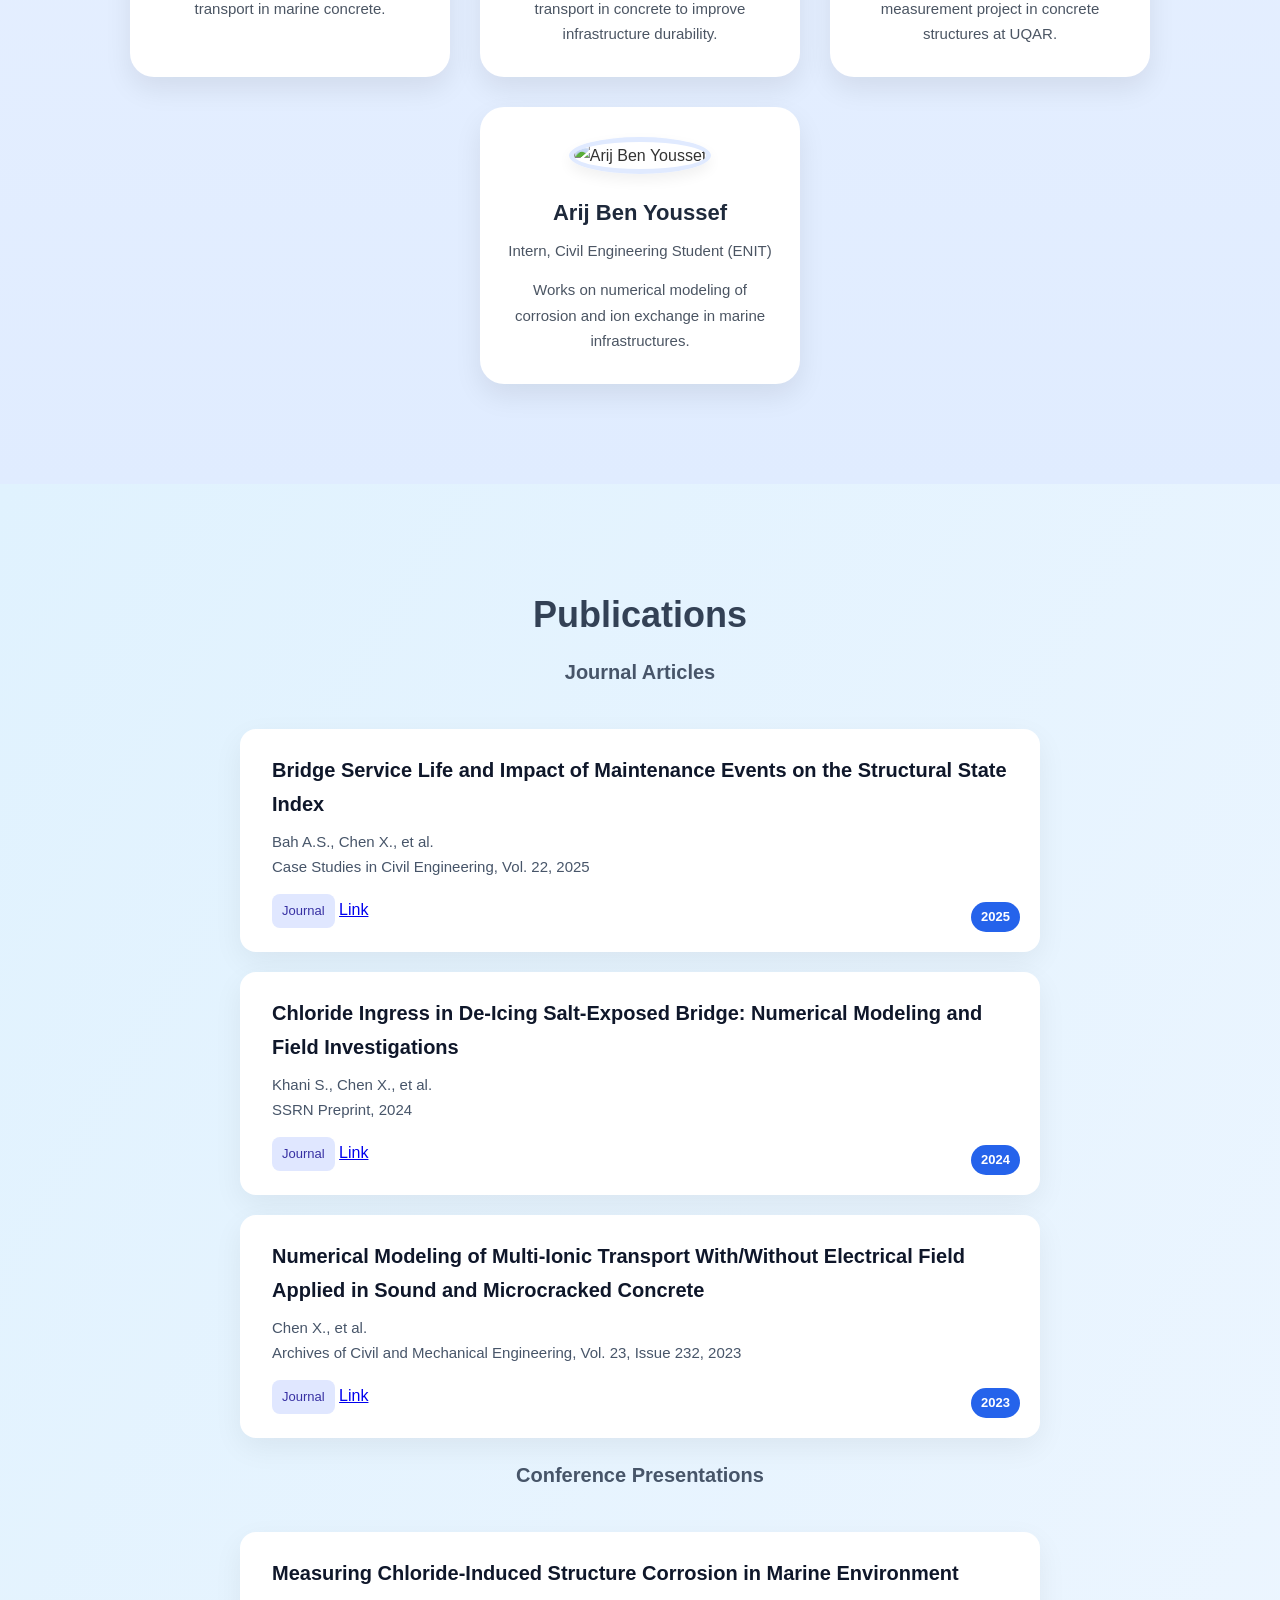
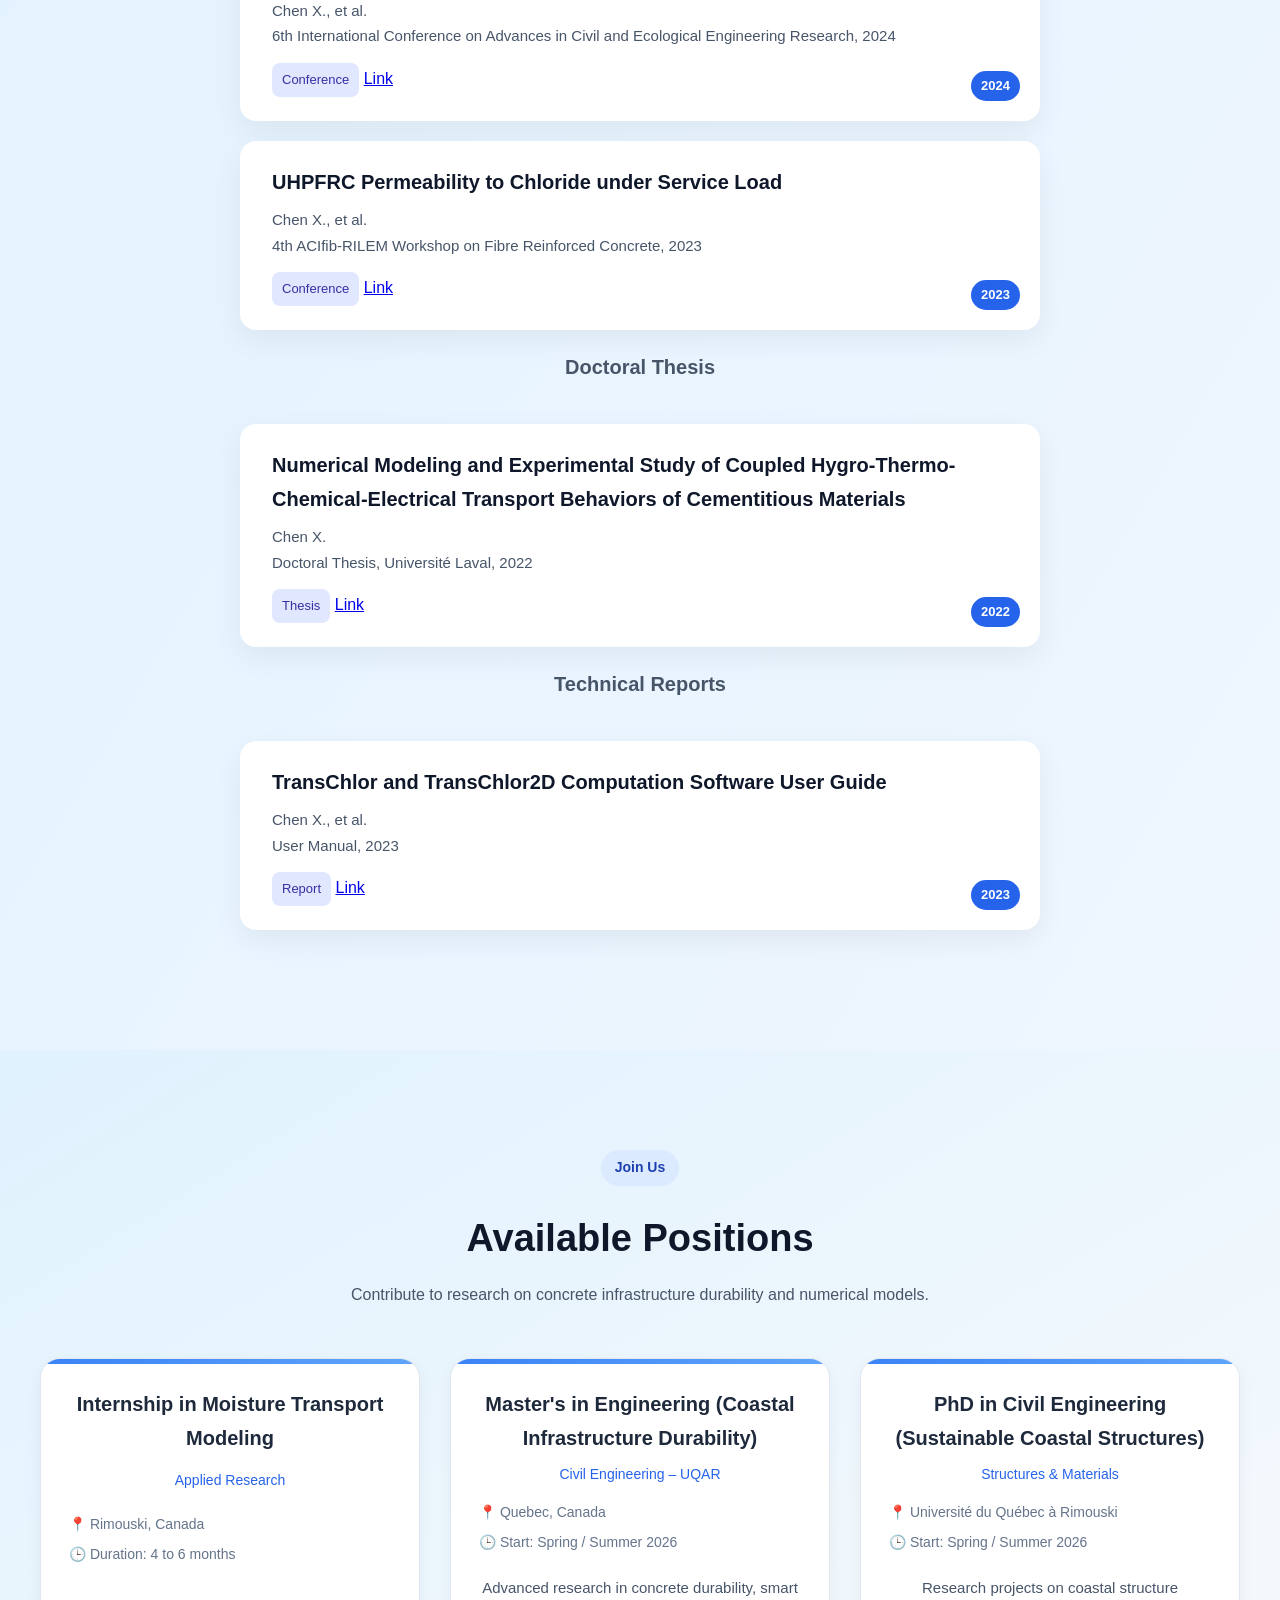
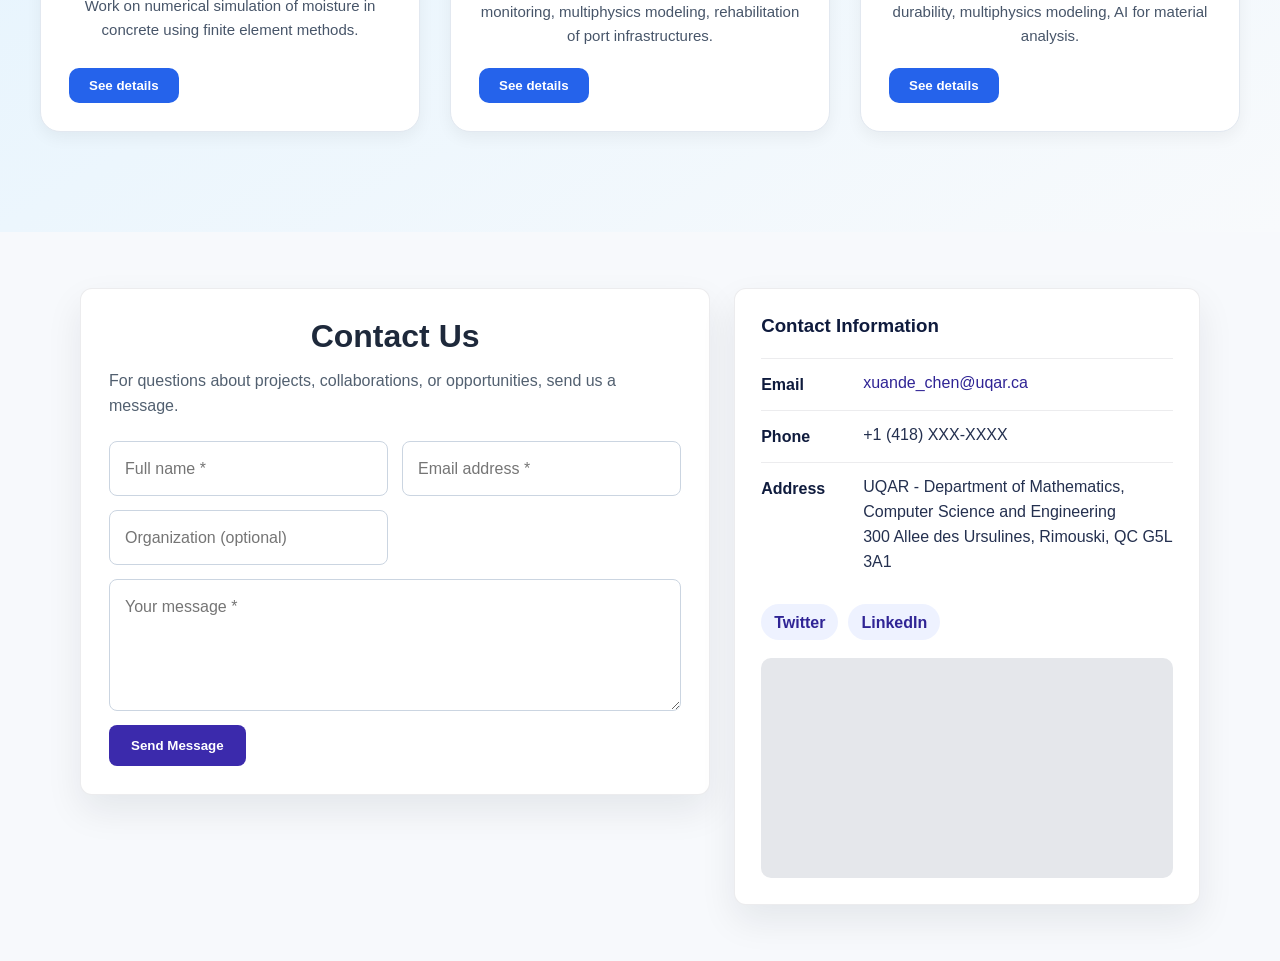
==== commit 5b499068: "Update print statement from 'Hello' to 'Goodbye'" ====
--- a/index-en.html
+++ b/index-en.html
@@ -941,46 +941,59 @@
   </div>
 </div>
 
-<!-- CONTACT -->
+<!-- English contact section: use this version in index-en.html. -->
 <section id="contact" class="contact-section">
-  <h2>Contact Our Research Team</h2>
-  <p class="subtitle" > Want to collaborate, ask a question, or join our team? We would be happy to hear from you.</p>
-
-  <div class="contact-grid">
-    <!-- Left column: Form + info -->
-    <div class="contact-left">
-        <!-- Form -->
-        <form class="contact-form" onsubmit="return sendEmail();">
-          <div class="form-row">
-            <input type="text" id="name" placeholder="Your full name *" required>
-            <input type="email" id="email" placeholder="Your email address *" required>
-          </div>
-          <input type="text" id="organization" placeholder="Organization (optional)">
-          <textarea id="message" placeholder="Your message *" required></textarea>
-          <button type="submit" class="btn-primary">📩 Send Message</button>
-        </form>
-
-      <!-- Contact info -->
-      <div class="contact-info">
-        <h3>Contact Information</h3>
-        <p><strong>Email:</strong> chen.xuande@uqar.ca</p>
-        <p><strong>Phone:</strong> +1 (418) XXX-XXXX</p>
-        <p><strong>Address:</strong> UQAR - Department of Mathematics, Computer Science and Engineering<br>300 Allée des Ursulines, Rimouski, QC G5L 3A1</p>
-        <p><strong>Opening hours:</strong> Monday to Friday, 9:00 am - 5:00 pm</p>
-
-        <h4>Follow us</h4>
-        <div class="social-icons">
-          <a href="#"><img src="icons/twitter.svg" alt="Twitter"></a>
-          <a href="#"><img src="icons/linkedin.svg" alt="LinkedIn"></a>
+  <div class="contact-wrapper">
+    <div class="contact-panel contact-form-panel">
+      <h2>Contact Us</h2>
+      <p class="contact-intro">
+        For questions about projects, collaborations, or opportunities, send us a message.
+      </p>
+
+      <form class="contact-form">
+        <input type="text" name="name" placeholder="Full name *" required>
+        <input type="email" name="email" placeholder="Email address *" required>
+        <input type="text" name="organization" placeholder="Organization (optional)">
+        <textarea name="message" placeholder="Your message *" required></textarea>
+        <button type="submit" class="contact-submit">Send Message</button>
+      </form>
+    </div>
+
+    <aside class="contact-panel contact-info-panel">
+      <h3>Contact Information</h3>
+
+      <dl class="contact-details">
+        <div>
+          <dt>Email</dt>
+          <dd><a href="mailto:xuande_chen@uqar.ca">xuande_chen@uqar.ca</a></dd>
         </div>
-      </div>
-    </div>
-
-      <!-- Right column: Map -->
+        <div>
+          <dt>Phone</dt>
+          <dd>+1 (418) XXX-XXXX</dd>
+        </div>
+        <div>
+          <dt>Address</dt>
+          <dd>
+            UQAR - Department of Mathematics, Computer Science and Engineering<br>
+            300 Allee des Ursulines, Rimouski, QC G5L 3A1
+          </dd>
+        </div>
+      </dl>
+
+      <div class="contact-social">
+        <a href="#" aria-label="Twitter">Twitter</a>
+        <a href="#" aria-label="LinkedIn">LinkedIn</a>
+      </div>
+
       <div class="contact-map">
-<iframe src="https://www.google.com/maps/embed?pb=!1m14!1m8!1m3!1d4954.9131125325985!2d-68.5233162!3d48.450855!3m2!1i1024!2i768!4f13.1!3m3!1m2!1s0x4c95d9bf34e2acab%3A0x9a4c836523397f8e!2sUQAR%20-%20Universit%C3%A9%20du%20Qu%C3%A9bec%20%C3%A0%20Rimouski!5e1!3m2!1sfr!2sca!4v1783544490173!5m2!1sfr!2sca" width="600" height="450" style="border:0;" allowfullscreen="" loading="lazy" referrerpolicy="strict-origin-when-cross-origin"></iframe>
-      </div>
-
+        <iframe
+          src="https://www.google.com/maps/embed?pb=!1m18!1m12!1m3!1d2646.2073332903256!2d-68.51467612326228!3d48.45255132918049!2m3!1f0!2f0!3f0!3m2!1i1024!2i768!4f13.1!3m3!1m2!1s0x4c95d9bf34e2acab%3A0x9a4c836523397f8e!2sUQAR%20-%20Universit%C3%A9%20du%20Qu%C3%A9bec%20%C3%A0%20Rimouski!5e0!3m2!1sfr!2sca!4v1707882835781!5m2!1sfr!2sca"
+          loading="lazy"
+          allowfullscreen
+          referrerpolicy="no-referrer-when-downgrade"
+          title="Map of UQAR in Rimouski"></iframe>
+      </div>
+    </aside>
   </div>
 </section>
 
--- a/style.css
+++ b/style.css
@@ -0,0 +1,1963 @@
+
+* {
+  margin: 0;
+  padding: 0;
+  box-sizing: border-box;
+}
+
+:root {
+  --primary: #174b6f;
+  --secondary: #0d6efd;
+  --bg: #f9fafb;
+  --light: #ffffff;
+  --text: #333;
+  --muted: #666;
+  /* bleu UQAR */
+}
+
+body {
+  font-family: 'Inter', sans-serif;
+  background-color: var(--bg);
+  color: var(--text);
+  line-height: 1.7;
+}
+html {
+  scroll-behavior: smooth;
+}
+.nav-links a.active {
+  color: #2563eb; /* bleu UQAR */
+  font-weight: 600;
+}
+
+.nav-links a.active::after {
+  width: 100%;
+}
+
+/* Avant apparition */
+.fade-in, .reveal {
+  opacity: 0;
+  transform: translateY(40px); /* ou X pour gauche/droite */
+  transition: opacity 0.8s ease, transform 0.8s ease;
+}
+
+/* Quand visible à l'écran */
+.fade-in.visible, .reveal.visible {
+  opacity: 1;
+  transform: translateY(0);
+}
+@keyframes fadeInUp {
+  to {
+    opacity: 1;
+    transform: translateY(0);
+  }
+}
+.slide-left {
+  opacity: 0;
+  transform: translateX(-40px);
+  transition: opacity 0.8s ease, transform 0.8s ease;
+}
+
+.slide-left.visible {
+  opacity: 1;
+  transform: translateX(0);
+}
+
+.slide-right {
+  opacity: 0;
+  transform: translateX(40px);
+  transition: opacity 0.8s ease, transform 0.8s ease;
+}
+
+.slide-right.visible {
+  opacity: 1;
+  transform: translateX(0);
+}
+
+
+
+
+/* NAVBAR */
+
+/* Masquer la navbar avec transition fluide */
+
+
+.navbar.hidden {
+  transform: translateY(-100%);
+  transition: transform 0.3s ease;
+}
+
+.navbar {
+  position: sticky;
+  top: 0;
+  z-index: 999;
+  background: linear-gradient(120deg, #e0f2fe, #dbeafe); /* 🔷 même fond que .hero */
+  backdrop-filter: none;
+  box-shadow: none;
+  display: flex;
+  justify-content: space-between;
+  align-items: center;
+  padding: 14px 40px;
+  transition: all 0.3s ease;
+}
+
+
+
+.navbar.scrolled {
+  background:linear-gradient(120deg, #e0f2fe, #dbeafe);
+  box-shadow: 0 4px 12px rgba(0,0,0,0.08);
+}
+.burger {
+  display: none;
+  font-size: 24px;
+  cursor: pointer;
+  user-select: none;
+}
+
+
+.nav-links a {
+  position: relative;
+  padding: 6px 8px;
+  margin: 0 10px;
+  font-weight: 500;
+  color: #334155;
+  text-decoration: none;
+  transition: color 0.3s;
+}
+
+.nav-links a::after {
+  content: '';
+  position: absolute;
+  left: 0;
+  bottom: -4px;
+  width: 0%;
+  height: 2px;
+  background: #2563eb;
+  transition: width 0.3s;
+}
+
+.nav-links a:hover::after,
+.nav-links a.active::after {
+  width: 100%;
+}
+
+.nav-links a.active {
+  color: #2563eb;
+  font-weight: 600;
+}
+
+
+
+
+
+
+/* HERO SECTION */
+
+
+.hero {
+  position: relative;
+  overflow: hidden;
+  background: linear-gradient(120deg, #e0f2fe, #dbeafe); /* 💠 Bleu doux */
+  display: flex;
+  justify-content: space-between;
+  align-items: flex-start;
+  padding: 100px 60px;
+  gap: 40px;
+  flex-wrap: nowrap;
+  text-align: left;
+}
+
+.blur-bg {
+  position: absolute;
+  top: -150px;
+  left: -200px;
+  width: 800px;
+  height: 800px;
+  background: radial-gradient(circle at center, #93c5fd, #3b82f6); /* 💠 Bleu fort en centre */
+  filter: blur(180px);
+  opacity: 0.3;
+  z-index: 0;
+}
+
+
+
+
+
+
+
+.badge {
+  background: #e2e8f0;
+  color: #334155;
+  padding: 6px 16px;
+  border-radius: 20px;
+  font-size: 14px;
+  display: inline-block;
+  margin-bottom: 20px;
+}
+
+.hero h1 {
+  font-size: 64px;
+  font-weight: 900;
+  line-height: 1.2;
+  margin-bottom: 20px;
+  color: #0f172a;
+}
+
+.highlight {
+  color: #2f496e;
+}
+
+.hero p {
+  font-size: 18px;
+  color: #64748b;
+  margin-bottom: 30px;
+}
+
+.hero-buttons {
+  display: flex;
+  gap: 16px;
+  margin-bottom: 30px;
+}
+
+.btn-primary {
+  background-color: #3b82f6;
+  color: white;
+  padding: 12px 20px;
+  font-weight: 600;
+  border-radius: 10px;
+  text-decoration: none;
+  display: inline-block;
+  position: relative;
+  overflow: hidden;
+  transition: transform 0.3s ease, background-color 0.3s ease;
+}
+
+.btn-primary:hover {
+  transform: scale(1.05);
+  background-color: #2563eb;
+}
+
+.btn-primary::after {
+  content: "";
+  position: absolute;
+  bottom: 8px;
+  left: 20px;
+  width: 0;
+  height: 2px;
+  background: white;
+  transition: width 0.3s ease;
+}
+
+.btn-primary:hover::after {
+  width: 70%;
+}
+
+
+.btn-outline {
+  padding: 12px 20px;
+  font-weight: 600;
+  border-radius: 10px;
+  border: 2px solid #cbd5e1;
+  background-color: white;
+  color: #1e293b;
+  text-decoration: none;
+  display: inline-block;
+  transition: all 0.3s ease;
+  animation: pulse 2.5s ease-in-out infinite;
+}
+
+.btn-outline:hover {
+  background-color: #2563eb;
+  color: white;
+  border-color: #2563eb;
+  transform: scale(1.05);
+}
+
+/* Animation pulsée */
+@keyframes pulse {
+  0% {
+    box-shadow: 0 0 0 0 rgba(37, 99, 235, 0.4);
+    transform: scale(1);
+  }
+  50% {
+    box-shadow: 0 0 0 8px rgba(37, 99, 235, 0);
+    transform: scale(1.03);
+  }
+  100% {
+    box-shadow: 0 0 0 0 rgba(37, 99, 235, 0);
+    transform: scale(1);
+  }
+}
+
+
+
+.hero-infos {
+  display: flex;
+  flex-wrap: wrap;
+  gap: 20px;
+  font-size: 14px;
+  color: #1e293b;
+  margin-top: 20px;
+}
+
+.hero-infos div {
+  display: flex;
+  align-items: center;
+  gap: 8px;
+}
+
+.hero-infos img {
+  width: 18px;
+  height: 18px;
+}
+
+.hero-right {
+  position: relative;
+  flex: 1;
+  display: flex;
+  justify-content: center;
+  align-items: center;
+}
+
+
+
+.hero-right img {
+  border-radius: 20px;
+  width: 800px; /*380*/
+  box-shadow: 0 10px 25px rgba(0, 0, 0, 0.08);
+}
+
+.hero-right .floating-img {
+  position: absolute;
+  bottom: 20px;
+  right: 50px;
+  width: 200px;
+  border-radius: 12px;
+  box-shadow: 0 4px 15px rgba(0, 0, 0, 0.2);
+}
+.hero-left {
+  flex: 1;
+  max-width: 600px;
+  align-self: flex-start;  /* ✅ Cela aligne le texte en haut */
+  text-align: left;
+  margin-top: 0;           /* ✅ Au cas où un margin-top auto existe */
+  opacity: 0;
+  transform: translateY(20px);
+  animation: fadeInUp 1s ease forwards;
+}
+
+
+/* A PROPOS SECTION */
+.apropos {
+  display: flex;
+  padding: 80px 40px;
+  background: linear-gradient(to right, #e0f2fe, #f8fafc); /* 👈 bleu clair moderne */
+  gap: 40px;
+  flex-wrap: wrap;
+  border-radius: 20px;
+  box-shadow: 0 10px 30px rgba(0, 0, 0, 0.04);
+  background: linear-gradient(to bottom right, #e0f2fe, #f8fafc);
+  box-shadow: inset 0 0 30px rgba(0, 0, 0, 0.02);
+  border-radius: 20px;
+
+
+}
+
+.profil-card {
+  background: #ffffff;
+  padding: 24px 20px;
+  border-radius: 16px;
+  width: 300px;
+  box-shadow: 0 6px 16px rgba(0, 0, 0, 0.05);
+  color: #1e293b;
+  font-size: 17px;         /* 🔼 Avant 15px */
+  line-height: 1.6;        /* ✅ pour aération */
+}
+
+
+.profil-card h3 {
+  font-size: 20px;
+  font-weight: 700;
+  margin-bottom: 8px;
+  color: #0f172a;
+}
+
+.profil-card strong {
+  display: block;
+  margin-top: 16px;
+  font-size: 16px;
+  color: #1e293b;
+}
+
+.profil-card ul {
+  list-style: disc;
+  padding-left: 20px;
+  margin-top: 10px;
+  color: #334155;
+}
+
+.bio {
+  flex: 1;
+  min-width: 300px;
+}
+
+.bio h2 {
+  color: #334155;
+  font-size: 36px;         /* 🔼 Avant 32px */
+  font-weight: 700;
+  margin-bottom: 24px;
+}
+
+
+.bio h3 {
+  margin-top: 24px;
+  color: #0f172a;
+  font-size: 24px;         /* 🔼 Avant 22px */
+  font-weight: 600;
+}
+
+
+.bio p {
+  margin-top: 12px;
+  color: #334155;
+  font-size: 18px;         /* 🔼 Avant 16px */
+  line-height: 1.8;        /* 🔼 Avant 1.6 */
+}
+/* Bouton de la langue */
+.lang-btn {
+  background: transparent;
+  border: 1px solid #2563eb;
+  color: #2563eb;
+  padding: 6px 14px;
+  border-radius: 8px;
+  font-weight: 500;
+  cursor: pointer;
+  margin-left: 20px;
+  transition: background 0.3s ease;
+}
+
+.lang-btn:hover {
+  background: #2563eb;
+  color: white;
+}
+
+/* Section Équipe */
+section {
+  padding: 100px 60px;
+}
+.equipe {
+  padding: 100px 40px;
+  background: linear-gradient(to bottom, #eef4ff, #e0ecff);
+  text-align: center;
+}
+
+.equipe h2 {
+  font-size: 32px;
+  margin-bottom: 40px;
+  font-weight: 700;
+  color: #334155;
+}
+
+.equipe .cards {
+  display: flex;
+  justify-content: center;
+  flex-wrap: wrap;
+  gap: 30px;
+}
+
+.equipe .subsection-title {
+  font-size: 24px;
+  font-weight: 700;
+  color: #1e3a8a;
+  text-align: center;
+  margin: 50px 0 20px;
+  position: relative;
+  display: inline-block;
+}
+
+.equipe .subsection-title::after {
+  content: "";
+  display: block;
+  margin: 8px auto 0;
+  width: 60px;
+  height: 3px;
+  background: #2563eb; /* bleu */
+  border-radius: 2px;
+}
+
+
+.equipe .card {
+  background: #ffffff;
+  padding: 30px 22px;
+  width: 320px;
+  border-radius: 24px;
+  box-shadow: 0 12px 28px rgba(0, 0, 0, 0.08);
+  transition: all 0.3s ease;
+  position: relative;
+  cursor: pointer;
+}
+
+.equipe .card:hover {
+  transform: translateY(-6px);
+  box-shadow: 0 16px 40px rgba(0, 0, 0, 0.12);
+}
+
+.equipe img {
+  width: 120px;
+  height: 120px;
+  border-radius: 50%;
+  object-fit: cover;
+  margin-bottom: 20px;
+  border: 5px solid #e0eaff;
+  box-shadow: 0 6px 14px rgba(0, 0, 0, 0.06);
+}
+
+.equipe .card h3 {
+  font-size: 22px;
+  font-weight: 700;
+  color: #1e293b;
+  margin-bottom: 6px;
+}
+
+.equipe .role {
+  font-size: 15px;
+  color: #2563eb;
+  font-weight: 500;
+  margin-bottom: 14px;
+}
+
+.equipe .card p {
+  font-size: 15px;
+  color: #4b5563;
+  line-height: 1.7;
+}
+
+.modal {
+  display: none;
+  position: fixed;
+  top: 0;
+  left: 0;
+  width: 100%;
+  height: 100%;
+  background: rgba(0, 0, 0, 0.6);
+  justify-content: center;
+  align-items: center;
+  z-index: 9999;
+  transition: opacity 0.3s ease;
+}
+
+.modal.show {
+  display: flex;
+}
+
+.modal-content {
+  background: #fff;
+  border-radius: 12px;
+  width: 90%;
+  max-width: 780px;
+  max-height: 90vh;
+  overflow-y: auto;
+  box-shadow: 0 20px 60px rgba(0, 0, 0, 0.3);
+  animation: fadeIn 0.4s ease;
+}
+
+.modal-header-image {
+  position: relative;
+  height: 280px;
+  overflow: hidden;
+  border-radius: 12px 12px 0 0;
+}
+
+.modal-header-image img {
+  width: 100%;
+  height: 100%;
+  object-fit: cover;
+}
+
+.modal-header-text {
+  position: absolute;
+  bottom: 0;
+  left: 0;
+  width: 100%;
+  padding: 20px;
+  background: linear-gradient(to top, rgba(0,0,0,0.7), transparent);
+  color: rgb(215, 215, 215);
+}
+
+.modal-header-text h2 {
+  margin: 0;
+  font-size: 24px;
+  color: rgb(250, 250, 250);
+}
+
+.modal-header-text p {
+  margin: 6px 0 0;
+  font-size: 14px;
+}
+
+.modal-header-text .close {
+  position: absolute;
+  top: 20px;
+  right: 20px;
+  font-size: 24px;
+  cursor: pointer;
+}
+
+.modal-body {
+  padding: 30px;
+}
+
+.tags span {
+  display: inline-block;
+  background: #eef2ff;
+  color: #4338ca;
+  padding: 6px 12px;
+  border-radius: 6px;
+  margin: 5px 6px 10px 0;
+  font-size: 13px;
+  font-weight: 500;
+}
+
+.pubs {
+  padding-left: 20px;
+  color: #334155;
+}
+
+.actions {
+  display: flex;
+  gap: 12px;
+  margin-top: 24px;
+}
+
+.btn-primary {
+  background: #2563eb;
+  color: white;
+  border: none;
+  padding: 10px 18px;
+  border-radius: 8px;
+  font-weight: 600;
+  cursor: pointer;
+}
+
+.btn-outline {
+  border: 1px solid #ccc;
+  padding: 10px 18px;
+  border-radius: 8px;
+  background: transparent;
+  color: #1e293b;
+  font-weight: 500;
+  cursor: pointer;
+}
+.profile-modal {
+  display: flex;
+  flex-direction: row;
+  padding: 0;
+}
+.profile-left {
+  flex: 1;
+  max-width: 300px;
+  overflow: hidden;
+  border-radius: 12px 0 0 12px;
+}
+.profile-left img {
+  width: 100%;
+  height: 100%;
+  object-fit: cover;
+}
+.profile-right {
+  flex: 2;
+  padding: 30px;
+  position: relative;
+}
+.profile-right h2 {
+  margin-top: 0;
+  font-size: 24px;
+}
+.modal-content h2 {
+  font-size: 2.375rem; /* 38px en rem */
+  color: #dcddde;
+  margin-bottom: 0.625rem; /* 10px en rem */
+  font-family: 'Helvetica Neue', Arial, sans-serif;
+  font-weight: 600;
+  letter-spacing: -0.5px;
+  line-height: 1.2;
+  padding-bottom: 0.75rem;
+  position: relative;
+}
+
+.modal-content h2::after {
+  content: "";
+  position: absolute;
+  bottom: 0;
+  left: 0;
+  width: 50px;
+  height: 3px;
+  background-color: #0d0f11;
+  border-radius: 3px;
+}
+
+.modal-content h3 {
+  font-size: 18px;
+  margin: 16px 20px 8px 20px;
+  color: #0f172a;
+  font-weight: 600;
+}
+
+.modal-content p,
+.modal-content ul {
+  margin: 0 20px 16px 20px;
+  font-size: 15px;
+  color: #334155;
+  line-height: 1.6;
+}
+
+.modal-content ul {
+  padding-left: 20px;
+}
+
+.modal-content ul li {
+  margin-bottom: 8px;
+}
+
+.modal-content .actions {
+  display: flex;
+  justify-content: center;
+  margin: 24px 0 24px 0;
+}
+
+
+@keyframes fadeIn {
+  from {
+    opacity: 0;
+    transform: translateY(30px);
+  }
+  to {
+    opacity: 1;
+    transform: translateY(0);
+  }
+}
+
+/* Section Projets */
+.projets {
+  padding: 80px 40px;
+  background: linear-gradient(to bottom right, #e0f2fe, #f8fafc);
+  border-radius: 20px;
+  box-shadow: inset 0 0 30px rgba(0, 0, 0, 0.02);
+  text-align: center;
+}
+
+.projets h2 {
+  color: #334155;
+  font-size: 36px;
+  margin-bottom: 10px;
+}
+
+.projets p {
+  font-size: 16px;
+  color: #334155;
+  margin-bottom: 30px;
+}
+
+.view-all {
+  background: #1e3a8a;
+  color: white;
+  padding: 12px 24px;
+  border-radius: 12px;
+  border: none;
+  font-weight: 600;
+  cursor: pointer;
+  transition: background 0.3s ease, transform 0.3s ease, box-shadow 0.3s ease;
+  margin-bottom: 40px;
+  box-shadow: 0 4px 14px rgba(30, 58, 138, 0.2);
+}
+
+.view-all:hover {
+  background: #2563eb;
+  transform: translateY(-2px);
+  box-shadow: 0 6px 18px rgba(37, 99, 235, 0.3);
+}
+
+.project-grid {
+  display: flex;
+  flex-wrap: wrap;
+  justify-content: center;
+  gap: 30px;
+  margin-top: 40px;
+}
+
+
+.project-card {
+  background: white;
+  padding: 24px;
+  border-radius: 16px;
+  box-shadow: 0 8px 24px rgba(0, 0, 0, 0.06);
+  width: 320px;
+  transition: transform 0.3s ease, box-shadow 0.3s ease;
+  cursor: pointer;
+  display: flex;
+  flex-direction: column;
+  align-items: center;
+  text-align: left;
+}
+
+.project-card:hover {
+  transform: translateY(-6px) scale(1.03);
+  box-shadow: 0 12px 32px rgba(0, 0, 0, 0.1);
+}
+
+.project-card img {
+  width: 100%;
+  height: 180px;
+  object-fit: cover;
+  object-position: center;
+  border-radius: 12px;
+  margin-bottom: 15px;
+}
+
+.project-card h3 {
+  font-size: 20px;
+  color: #1e293b;
+  margin-bottom: 10px;
+}
+
+.project-card p {
+  font-size: 14px;
+  color: #475569;
+  margin-bottom: 12px;
+}
+
+.project-card a {
+  margin-top: auto;
+  font-size: 14px;
+  font-weight: 600;
+  color: #2563eb;
+  text-decoration: none;
+  transition: color 0.3s ease;
+}
+
+.project-card a:hover {
+  color: #1e3a8a;
+}
+
+
+/* Modal Team Profile Harmonisé avec Project Card */
+.modal-content.profile-modal {
+  background: white;
+  display: flex;
+  flex-direction: row;
+  border-radius: 16px;
+  overflow: hidden;
+  width: 95%;
+  max-width: 880px;
+  box-shadow: 0 16px 40px rgba(0, 0, 0, 0.1);
+  animation: fadeIn 0.4s ease;
+}
+
+.profile-left {
+  flex: 1;
+  max-width: 300px;
+  height: auto;
+  background: #f9fafb;
+  display: flex;
+  align-items: center;
+  justify-content: center;
+  overflow: hidden;
+}
+
+.profile-left img {
+  width: 100%;
+  height: 100%;
+  object-fit: cover;
+  border-right: 1px solid #e5e7eb;
+}
+
+.profile-right {
+  flex: 2;
+  padding: 30px 40px;
+  text-align: left;
+}
+
+.profile-right h2 {
+  font-size: 24px;
+  font-weight: 700;
+  margin-bottom: 4px;
+  color: #1e293b;
+}
+
+.profile-right .role {
+  color: #2563eb;
+  font-weight: 500;
+  margin-bottom: 2px;
+}
+
+.profile-right .field {
+  font-size: 14px;
+  color: #64748b;
+  margin-bottom: 20px;
+}
+
+.profile-right h3 {
+  font-size: 16px;
+  margin-top: 20px;
+  margin-bottom: 10px;
+  font-weight: 600;
+  color: #0f172a;
+}
+
+.profile-right p {
+  font-size: 15px;
+  color: #334155;
+  line-height: 1.7;
+}
+
+.pubs li {
+  font-size: 14px;
+  margin-bottom: 6px;
+}
+
+.tags span {
+  background: #eef2ff;
+  color: #3730a3;
+  padding: 5px 10px;
+  font-size: 13px;
+  font-weight: 500;
+  border-radius: 8px;
+  margin-right: 6px;
+  margin-top: 8px;
+  display: inline-block;
+}
+
+.actions {
+  display: flex;
+  gap: 12px;
+  margin-top: 20px;
+}
+
+.btn-primary {
+  background: #1e3a8a;
+  color: white;
+  font-weight: 600;
+  border: none;
+  padding: 10px 20px;
+  border-radius: 10px;
+  cursor: pointer;
+}
+
+.btn-outline {
+  border: 1px solid #cbd5e1;
+  padding: 10px 20px;
+  border-radius: 10px;
+  font-weight: 500;
+  background: white;
+  color: #1e293b;
+  cursor: pointer;
+}
+
+
+
+
+/* MODAL WRAPPER */
+.modal {
+  display: none;
+  position: fixed;
+  z-index: 1000;
+  inset: 0;
+  background: rgba(0, 0, 0, 0.6);
+  backdrop-filter: blur(5px);
+  justify-content: center;
+  align-items: center;
+  opacity: 0;
+  pointer-events: none;
+  transition: opacity 0.4s ease-in-out;
+}
+
+.modal.show {
+  display: flex;
+  opacity: 1;
+  pointer-events: auto;
+}
+
+/* MODAL CONTAINER */
+.modal-content {
+  background: #fff;
+  border-radius: 16px;
+  padding: 0;
+  max-width: 900px;
+  width: 95%;
+  max-height: 90vh;
+  overflow-y: auto;
+  position: relative;
+  box-shadow: 0 10px 40px rgba(0, 0, 0, 0.2);
+  animation: fadeInUp 0.6s ease;
+  display: flex;
+  flex-direction: column;
+  font-family: 'Inter', sans-serif;
+}
+
+/* IMAGE HEADER */
+.modal-header-image {
+  position: relative;
+  height: 240px;
+  width: 100%;
+  overflow: hidden;
+  border-radius: 16px 16px 0 0;
+  opacity: 0.8;
+  background: rgba(113, 131, 192, 0.3);
+}
+
+/* TEXT OVER IMAGE */
+.modal-header-text {
+  position: absolute;
+  bottom: 0;
+  left: 0;
+  width: 100%;
+  background: linear-gradient(to top, rgba(0, 0, 0, 0.7), transparent);
+  color: white;
+  padding: 24px 24px 20px;
+}
+
+.modal-header-text h2 {
+  margin: 0;
+  font-size: 22px;
+  font-weight: 700;
+}
+
+.modal-header-text p {
+  margin-top: 6px;
+  font-size: 14px;
+  display: flex;
+  align-items: center;
+  gap: 12px;
+}
+
+/* CLOSE BUTTON */
+.modal-header-image .close {
+  position: absolute;
+  top: 12px;
+  right: 16px;
+  font-size: 26px;
+  color: white;
+  cursor: pointer;
+}
+
+/* TABS */
+.tabs {
+  display: flex;
+  gap: 30px;
+  padding: 20px 30px 0;
+  border-bottom: 1px solid #e5e7eb;
+  overflow-x: auto;
+}
+
+.tab {
+  padding: 10px 0;
+  background: none;
+  border: none;
+  cursor: pointer;
+  font-size: 15px;
+  font-weight: 500;
+  color: #475569;
+  border-bottom: 2px solid transparent;
+  transition: all 0.2s ease;
+}
+
+.tab:hover {
+  color: #1e40af;
+  background: #f1f5f9;
+  border-radius: 6px 6px 0 0;
+}
+
+.tab.active {
+  color: #2563eb;
+  border-bottom: 2px solid #2563eb;
+  font-weight: 600;
+}
+
+/* TAB CONTENT */
+.tab-content {
+  display: none;
+  padding: 25px 30px;
+  line-height: 1.6;
+  font-size: 15px;
+  color: #1f2937;
+}
+
+.tab-content h4 {
+  margin-top: 20px;
+  font-size: 16px;
+  font-weight: 600;
+  color: #0f172a;
+}
+
+/* FOOTER BUTTONS */
+.modal-footer {
+  display: flex;
+  flex-wrap: wrap;
+  gap: 16px;
+  padding: 20px 30px 30px;
+  border-top: 1px solid #f1f5f9;
+}
+
+.view-all {
+  background: #1d4ed8;
+  color: white;
+  padding: 12px 20px;
+  border-radius: 12px;
+  font-weight: 600;
+  font-size: 15px;
+  border: none;
+  cursor: pointer;
+  transition: background 0.2s ease;
+}
+
+.view-all:hover {
+  background: #1e40af;
+}
+
+.btn-outline {
+  background: white;
+  border: 1px solid #d1d5db;
+  color: #1f2937;
+  padding: 12px 20px;
+  border-radius: 12px;
+  font-weight: 500;
+  font-size: 15px;
+  text-decoration: none;
+  transition: all 0.2s ease;
+}
+
+.btn-outline:hover {
+  background: #303e4d;
+  border-color: #cbd5e1;
+}
+
+.jobs-section {
+  background: linear-gradient(to bottom right, #e0f2fe, #f8fafc);
+  padding: 100px 40px;
+  text-align: center;
+}
+
+.jobs-section .tag {
+  background: #dbeafe;
+  color: #1e40af;
+  font-size: 14px;
+  font-weight: 600;
+  padding: 6px 14px;
+  border-radius: 999px;
+  display: inline-block;
+  margin-bottom: 20px;
+}
+
+.jobs-section h2 {
+  font-size: 38px;
+  color: #0f172a;
+  margin-bottom: 10px;
+}
+
+.jobs-section .subtitle {
+  font-size: 16px;
+  color: #475569;
+  margin-bottom: 50px;
+  max-width: 700px;
+  margin-inline: auto;
+}
+
+.jobs-grid {
+  display: grid;
+  grid-template-columns: repeat(auto-fit, minmax(300px, 1fr));
+  gap: 30px;
+  max-width: 1200px;
+  margin: auto;
+}
+
+.job-card {
+  background: white;
+  border-radius: 20px;
+  padding: 28px;
+  border: 1px solid #e2e8f0;
+  box-shadow: 0 6px 16px rgba(0, 0, 0, 0.05);
+  transition: all 0.3s ease;
+  display: flex;
+  flex-direction: column;
+  justify-content: space-between;
+  position: relative;
+  overflow: hidden;
+}
+
+.job-card::before {
+  content: "";
+  position: absolute;
+  top: 0;
+  left: 0;
+  width: 100%;
+  height: 5px;
+  background: linear-gradient(to right, #3b82f6, #60a5fa);
+  border-top-left-radius: 20px;
+  border-top-right-radius: 20px;
+}
+
+.job-card:hover {
+  transform: translateY(-6px);
+  box-shadow: 0 12px 24px rgba(0, 0, 0, 0.1);
+}
+
+.job-card h3 {
+  font-size: 20px;
+  color: #1e293b;
+  margin-bottom: 8px;
+}
+
+.job-card .department {
+  color: #2563eb;
+  font-weight: 500;
+  font-size: 14px;
+  margin-bottom: 14px;
+}
+
+.job-card .meta {
+  list-style: none;
+  padding: 0;
+  margin: 0 0 16px 0;
+  font-size: 14px;
+  color: #64748b;
+}
+
+.job-card .meta li {
+  margin-bottom: 6px;
+  display: flex;
+  align-items: center;
+  gap: 8px;
+}
+
+.job-card .description {
+  font-size: 15px;
+  color: #475569;
+  margin-bottom: 20px;
+  line-height: 1.6;
+}
+
+.details-btn {
+  align-self: flex-start;
+  background: #2563eb;
+  color: white;
+  border: none;
+  padding: 10px 20px;
+  border-radius: 10px;
+  font-weight: 600;
+  cursor: pointer;
+  transition: background 0.3s ease, transform 0.2s ease;
+  text-decoration: none;
+}
+
+.details-btn:hover {
+  background: #1e3a8a;
+  transform: translateY(-2px);
+}
+
+/* ANIMATION FOR MODAL JOBS */
+.modal-content.job {
+  background: #ffffff;
+  border-radius: 16px;
+  width: 90%;
+  max-width: 760px;
+  max-height: 90vh;
+  overflow-y: auto;
+  box-shadow: 0 20px 60px rgba(0, 0, 0, 0.2);
+  animation: fadeInUp 0.5s ease;
+  padding: 40px 32px;
+  text-align: left;
+  font-family: 'Inter', sans-serif;
+}
+
+.modal-content.job h2 {
+  font-size: 28px;
+  font-weight: 700;
+  color: #0f172a;
+  margin-bottom: 8px;
+}
+
+.modal-content.job .department {
+  font-size: 16px;
+  color: #2563eb;
+  font-weight: 500;
+  margin-bottom: 20px;
+}
+
+.modal-content.job h3 {
+  font-size: 20px;
+  color: #1e293b;
+  margin-top: 24px;
+  margin-bottom: 12px;
+}
+
+.modal-content.job p {
+  font-size: 15px;
+  color: #334155;
+  line-height: 1.7;
+}
+
+.modal-content.job ul {
+  padding-left: 20px;
+  margin-bottom: 16px;
+}
+
+.modal-content.job ul li {
+  font-size: 15px;
+  color: #475569;
+  line-height: 1.6;
+  margin-bottom: 8px;
+}
+
+.modal-content.job .actions {
+  display: flex;
+  justify-content: center;
+  margin-top: 30px;
+}
+
+.modal-content.job .btn-primary {
+  background: #2563eb;
+  color: white;
+  font-weight: 600;
+  padding: 12px 24px;
+  border-radius: 10px;
+  border: none;
+  cursor: pointer;
+  transition: background 0.3s ease, transform 0.2s ease;
+  font-size: 16px;
+}
+
+.modal-content.job .btn-primary:hover {
+  background: #1e3a8a;
+  transform: translateY(-2px);
+}
+
+.modal-content.job .close {
+  position: absolute;
+  top: 20px;
+  right: 24px;
+  font-size: 28px;
+  cursor: pointer;
+  color: #94a3b8;
+  transition: color 0.3s ease;
+}
+
+.modal-content.job .close:hover {
+  color: #0f172a;
+}
+
+
+
+/* FADE IN ANIMATION */
+@keyframes fadeInUp {
+  from {
+    opacity: 0;
+    transform: translateY(40px);
+  }
+  to {
+    opacity: 1;
+    transform: translateY(0);
+  }
+}
+
+/* RESPONSIVE */
+@media (max-width: 600px) {
+  .modal-content {
+    max-height: 95vh;
+  }
+
+  .tabs {
+    gap: 20px;
+    font-size: 14px;
+    padding: 10px 16px 0;
+  }
+
+  .tab-content {
+    padding: 16px;
+    font-size: 14px;
+  }
+
+  .modal-footer {
+    flex-direction: column;
+    align-items: stretch;
+  }
+
+  .view-all,
+  .btn-outline {
+    width: 100%;
+    text-align: center;
+  }
+}
+
+/* Section Publications */
+.publications {
+  padding: 100px 40px;
+  background: linear-gradient(to bottom right, #e0f2fe, #eff6ff); /* fond bleu doux */
+}
+
+.publications h2 {
+  text-align: center;
+  font-size: 36px;
+  color: #334155;
+  margin-bottom: 10px;
+  font-weight: 700;
+}
+
+.publications h3 {
+  text-align: center;
+  font-size: 20px;
+  font-weight: 600;
+  color: #475569;
+  margin-bottom: 40px;
+}
+
+.pub-card {
+  background: white;
+  padding: 24px 32px;
+  margin: 20px auto;
+  max-width: 800px;
+  border-radius: 16px;
+  box-shadow: 0 10px 30px rgba(0, 0, 0, 0.06);
+  text-align: left;
+  position: relative;
+  transition: transform 0.3s ease, box-shadow 0.3s ease;
+}
+
+.pub-card:hover {
+  transform: translateY(-4px);
+  box-shadow: 0 12px 32px rgba(0, 0, 0, 0.08);
+}
+
+.pub-card h4 {
+  margin: 0 0 8px 0;
+  font-size: 20px;
+  color: #0f172a;
+}
+
+.pub-card p {
+  margin: 4px 0;
+  color: #475569;
+  font-size: 15px;
+}
+
+.pub-card .tag {
+  background: #e0e7ff;
+  color: #3730a3;
+  font-size: 13px;
+  padding: 6px 10px;
+  border-radius: 8px;
+  font-weight: 500;
+  display: inline-block;
+  margin-top: 10px;
+}
+
+.pub-card .year {
+  position: absolute;
+  right: 20px;
+  bottom: 20px;
+  background: #2563eb;
+  color: white;
+  padding: 4px 10px;
+  border-radius: 20px;
+  font-size: 13px;
+  font-weight: bold;
+}
+
+.view-all {
+  margin: 40px auto 0;
+  display: inline-block;
+  padding: 12px 24px;
+  background: #1e40af;
+  color: white;
+  border: none;
+  border-radius: 10px;
+  font-weight: 600;
+  font-size: 16px;
+  cursor: pointer;
+  transition: all 0.3s ease;
+  box-shadow: 0 4px 14px rgba(30, 58, 138, 0.2);
+}
+
+.view-all:hover {
+  background: #2563eb;
+  transform: translateY(-3px);
+  box-shadow: 0 6px 18px rgba(37, 99, 235, 0.3);
+}
+
+
+
+/* Responsive */
+@media (max-width: 768px) {
+  .hero {
+    flex-direction: column;
+    flex-wrap: wrap;
+    padding: 60px 20px;
+    text-align: center;
+    align-items: center; /* ✅ Centrer tout horizontalement en mobile */
+  }
+
+  .hero-left,
+  .hero-right {
+    flex: 1 1 100%;
+    max-width: 100%;
+    align-self: center; /* ✅ Ne pas hériter d'align-items:flex-start de desktop */
+    text-align: center;
+  }
+
+  .hero-buttons {
+    flex-direction: column;
+    align-items: center;
+  }
+
+  .hero-right {
+    margin-top: 40px;
+  }
+
+  .hero-right img {
+    width: 100%;
+    max-width: 300px;
+  }
+
+  .apropos {
+    flex-direction: column;
+    padding: 40px 20px;
+  }
+
+  .cards,
+  .project-grid {
+    flex-direction: column;
+    align-items: center;
+  }
+
+  .profil-card {
+    width: 100%;
+  }
+
+  .burger {
+    display: block;
+  }
+
+  .nav-links {
+    display: none;
+    position: absolute;
+    top: 70px;
+    right: 20px;
+    background: white;
+    box-shadow: 0 4px 12px rgba(0, 0, 0, 0.1);
+    border-radius: 10px;
+    flex-direction: column;
+    gap: 10px;
+    padding: 20px;
+    z-index: 999;
+  }
+
+  .nav-links a {
+    display: block;
+    margin: 0;
+    letter-spacing: 0.4px;
+    font-size: 15px;
+
+  }
+
+  .nav-links.show {
+    display: flex;
+  }
+}
+@media (max-width: 768px) {
+  .apropos {
+    flex-direction: column;
+    padding: 40px 20px;
+  }
+
+  .profil-card {
+    width: 100%;
+    font-size: 16px;
+    text-align: center;
+    padding: 20px;
+  }
+
+  .profil-card ul {
+    text-align: left;
+    padding-left: 30px;
+  }
+
+  .bio {
+    width: 100%;
+    padding-top: 30px;
+  }
+
+  .bio h2 {
+    font-size: 28px;
+    text-align: center;
+  }
+
+  .bio h3 {
+    font-size: 20px;
+    text-align: center;
+  }
+
+  .bio p {
+    font-size: 17px;
+    text-align: justify;
+  }
+}
+@media (max-width: 600px) {
+  .modal-content {
+    padding: 20px;
+    width: 95%;
+  }
+
+  .tabs {
+    flex-wrap: wrap;
+    gap: 10px;
+  }
+
+  .view-all, .btn-outline {
+    width: 100%;
+    text-align: center;
+  }
+}
+
+/* Compact contact UI */
+.contact-section {
+  background: #f7f9fc;
+  padding: 56px 24px;
+}
+
+.contact-wrapper {
+  width: min(1120px, 100%);
+  margin: 0 auto;
+  display: grid;
+  grid-template-columns: minmax(0, 1.15fr) minmax(320px, 0.85fr);
+  gap: 24px;
+  align-items: start;
+}
+
+.contact-panel {
+  background: #fff;
+  border: 1px solid rgba(15, 23, 42, 0.08);
+  border-radius: 12px;
+  box-shadow: 0 16px 36px rgba(15, 23, 42, 0.08);
+}
+
+.contact-form-panel {
+  padding: 28px;
+}
+
+.contact-form-panel h2,
+.contact-info-panel h3 {
+  margin: 0;
+  color: #0f1b3d;
+  line-height: 1.2;
+}
+
+.contact-intro {
+  max-width: 620px;
+  margin: 10px 0 22px;
+  color: #526070;
+  line-height: 1.6;
+}
+
+.contact-form {
+  display: grid;
+  grid-template-columns: 1fr 1fr;
+  gap: 14px;
+}
+
+.contact-form input,
+.contact-form textarea {
+  width: 100%;
+  box-sizing: border-box;
+  border: 1px solid #cbd5e1;
+  border-radius: 8px;
+  padding: 13px 15px;
+  font: inherit;
+  color: #16213e;
+  background: #fff;
+  outline: none;
+  transition: border-color 0.2s ease, box-shadow 0.2s ease;
+}
+
+.contact-form input {
+  min-height: 48px;
+}
+
+.contact-form textarea {
+  grid-column: 1 / -1;
+  min-height: 132px;
+  resize: vertical;
+}
+
+.contact-form input:focus,
+.contact-form textarea:focus {
+  border-color: #3827a8;
+  box-shadow: 0 0 0 3px rgba(56, 39, 168, 0.12);
+}
+
+.contact-submit {
+  grid-column: 1 / -1;
+  justify-self: start;
+  border: 0;
+  border-radius: 8px;
+  padding: 13px 22px;
+  background: #3b2aac;
+  color: #fff;
+  font-weight: 700;
+  cursor: pointer;
+  transition: transform 0.2s ease, background 0.2s ease;
+}
+
+.contact-submit:hover {
+  background: #2e218c;
+  transform: translateY(-1px);
+}
+
+.contact-info-panel {
+  padding: 26px;
+}
+
+.contact-details {
+  margin: 20px 0 18px;
+}
+
+.contact-details div {
+  display: grid;
+  grid-template-columns: 88px 1fr;
+  gap: 14px;
+  padding: 12px 0;
+  border-top: 1px solid rgba(15, 23, 42, 0.08);
+}
+
+.contact-details dt {
+  color: #0f1b3d;
+  font-weight: 700;
+}
+
+.contact-details dd {
+  margin: 0;
+  color: #24304f;
+  line-height: 1.55;
+}
+
+.contact-details a {
+  color: #2f2495;
+  text-decoration: none;
+}
+
+.contact-details a:hover,
+.contact-social a:hover {
+  text-decoration: underline;
+}
+
+.contact-social {
+  display: flex;
+  flex-wrap: wrap;
+  gap: 10px;
+  margin-bottom: 18px;
+}
+
+.contact-social a {
+  display: inline-flex;
+  align-items: center;
+  min-height: 36px;
+  padding: 0 13px;
+  border-radius: 999px;
+  background: #eef2ff;
+  color: #2f2495;
+  font-weight: 700;
+  text-decoration: none;
+}
+
+.contact-map {
+  overflow: hidden;
+  border-radius: 10px;
+  background: #e5e7eb;
+}
+
+.contact-map iframe {
+  display: block;
+  width: 100%;
+  height: 220px;
+  border: 0;
+}
+
+@media (max-width: 860px) {
+  .contact-wrapper {
+    grid-template-columns: 1fr;
+  }
+}
+
+@media (max-width: 620px) {
+  .contact-section {
+    padding: 36px 16px;
+  }
+
+  .contact-form-panel,
+  .contact-info-panel {
+    padding: 22px;
+  }
+
+  .contact-form {
+    grid-template-columns: 1fr;
+  }
+
+  .contact-details div {
+    grid-template-columns: 1fr;
+    gap: 4px;
+  }
+}
+
+
+/* Newsletter */
+.newsletter {
+  margin-top: 40px;
+  text-align: center;
+}
+
+.newsletter h3 {
+  font-size: 18px;
+  margin-bottom: 12px;
+  color: #1e293b;
+}
+
+.newsletter-form {
+  display: flex;
+  justify-content: center;
+  gap: 10px;
+  margin-top: 12px;
+  flex-wrap: wrap;
+}
+
+.newsletter-form input {
+  flex: 1 1 300px;
+  padding: 12px;
+  border: 1px solid #cbd5e1;
+  border-radius: 8px;
+}
+
+.newsletter-form button {
+  background: #2563eb;
+  color: white;
+  padding: 12px 20px;
+  border-radius: 8px;
+  border: none;
+  cursor: pointer;
+  transition: background 0.3s ease;
+}
+
+.newsletter-form button:hover {
+  background: #1e40af;
+}
+
+/* Amélioration du header */
+#contact h2 {
+  text-align: center;
+  font-size: 32px;
+  margin-bottom: 12px;
+  color: #1e293b;
+}
+
+#contact p.subtitle {
+  text-align: center;
+  font-size: 16px;
+  color: #475569;
+  margin-bottom: 40px;
+}
+
+@media (max-width: 768px) {
+  /* Section Équipe */
+  .equipe {
+    padding: 60px 20px;
+  }
+
+  .equipe .cards {
+    flex-direction: column;
+    align-items: center;
+  }
+
+  .equipe .card {
+    width: 100%;
+    max-width: 360px;
+    margin-bottom: 20px;
+    text-align: center;
+  }
+  
+  .equipe .card p {
+    text-align: justify;
+  }
+
+
+  .equipe img {
+    width: 100px;
+    height: 100px;
+  }
+
+  .modal-content.profile-modal {
+    flex-direction: column;
+    width: 95%;
+    max-height: none; /* ⛔ remove height restriction */
+    overflow-y: visible; /* ✅ avoid inner scroll */
+  }
+
+
+  .profile-left {
+    max-width: 100%;
+    height: auto;
+    border-radius: 12px 12px 0 0;
+    display: flex;
+    justify-content: center;
+    align-items: center;
+    background: #f8fafc;
+    padding: 20px;
+  }
+  
+  .profile-left img {
+    width: 120px;
+    height: 120px;
+    object-fit: cover;
+    border-radius: 50%;
+    box-shadow: 0 4px 14px rgba(0, 0, 0, 0.1);
+    border: 4px solid #e0ecff;
+  }
+
+
+  .profile-right {
+    padding: 20px;
+  }
+
+  .modal-content h2 {
+    font-size: 22px;
+  }
+
+  .modal-content h3 {
+    font-size: 16px;
+    margin: 12px 16px 6px 16px;
+  }
+
+  .modal-content p,
+  .modal-content ul {
+    font-size: 14px;
+    margin: 0 16px 14px 16px;
+  }
+
+  .tags span {
+    font-size: 12px;
+    padding: 5px 10px;
+  }
+
+  .modal-content .actions {
+    flex-direction: column;
+    gap: 10px;
+    margin: 20px;
+  }
+
+  .btn-primary,
+  .btn-outline {
+    width: 100%;
+    text-align: center;
+  }
+}
+
+
+
+
+
+
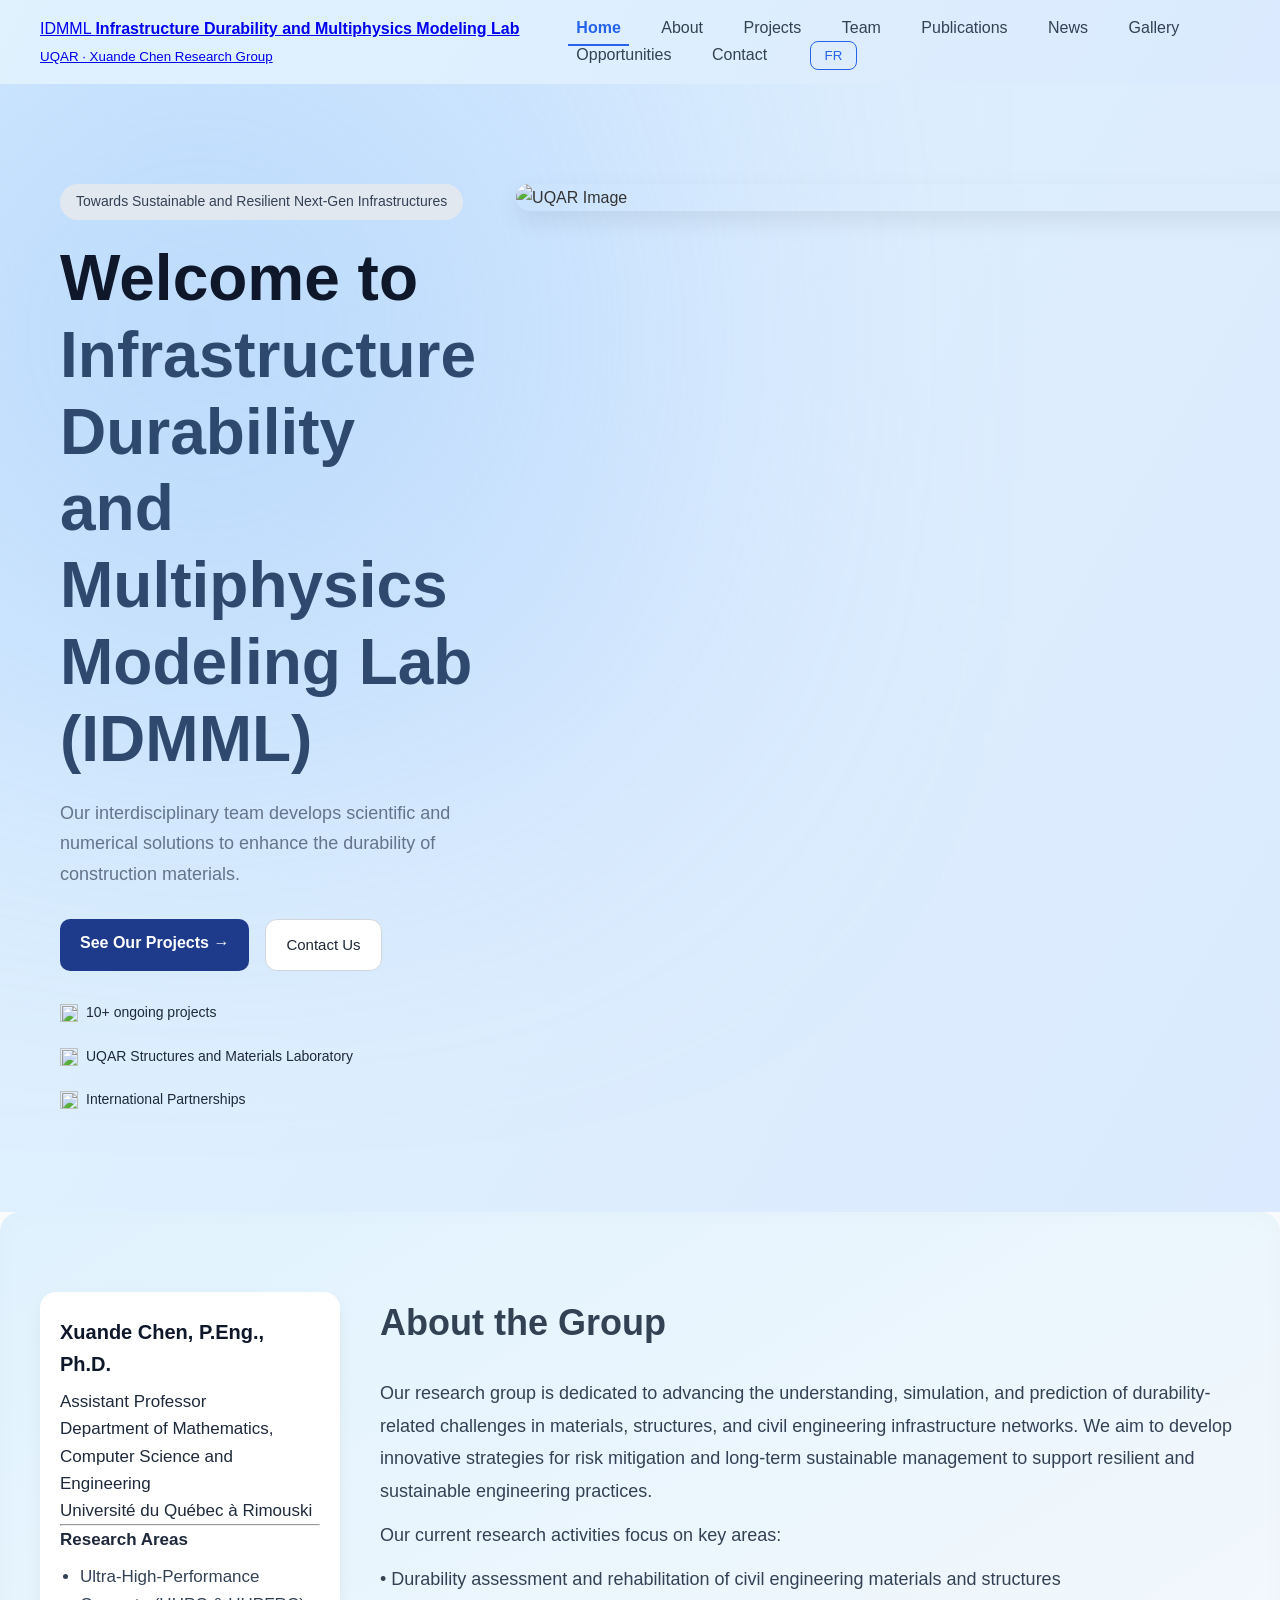
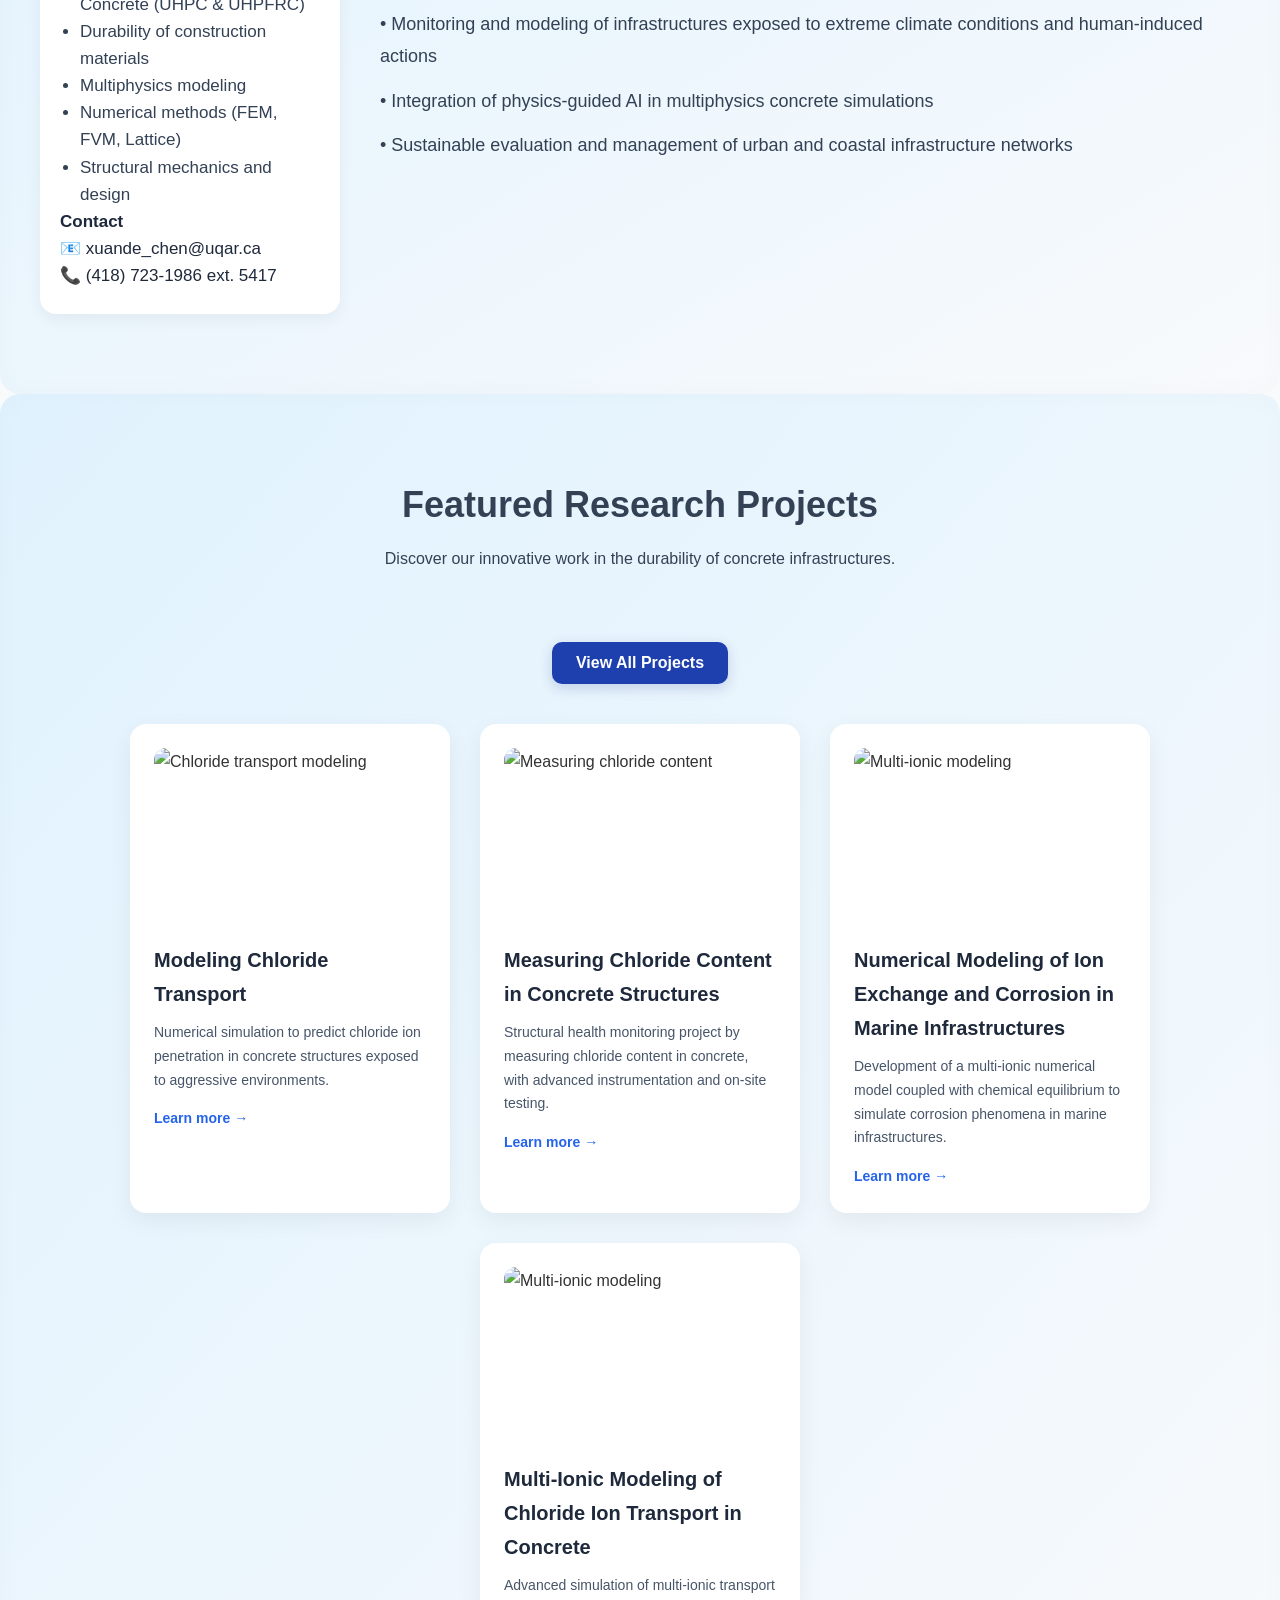
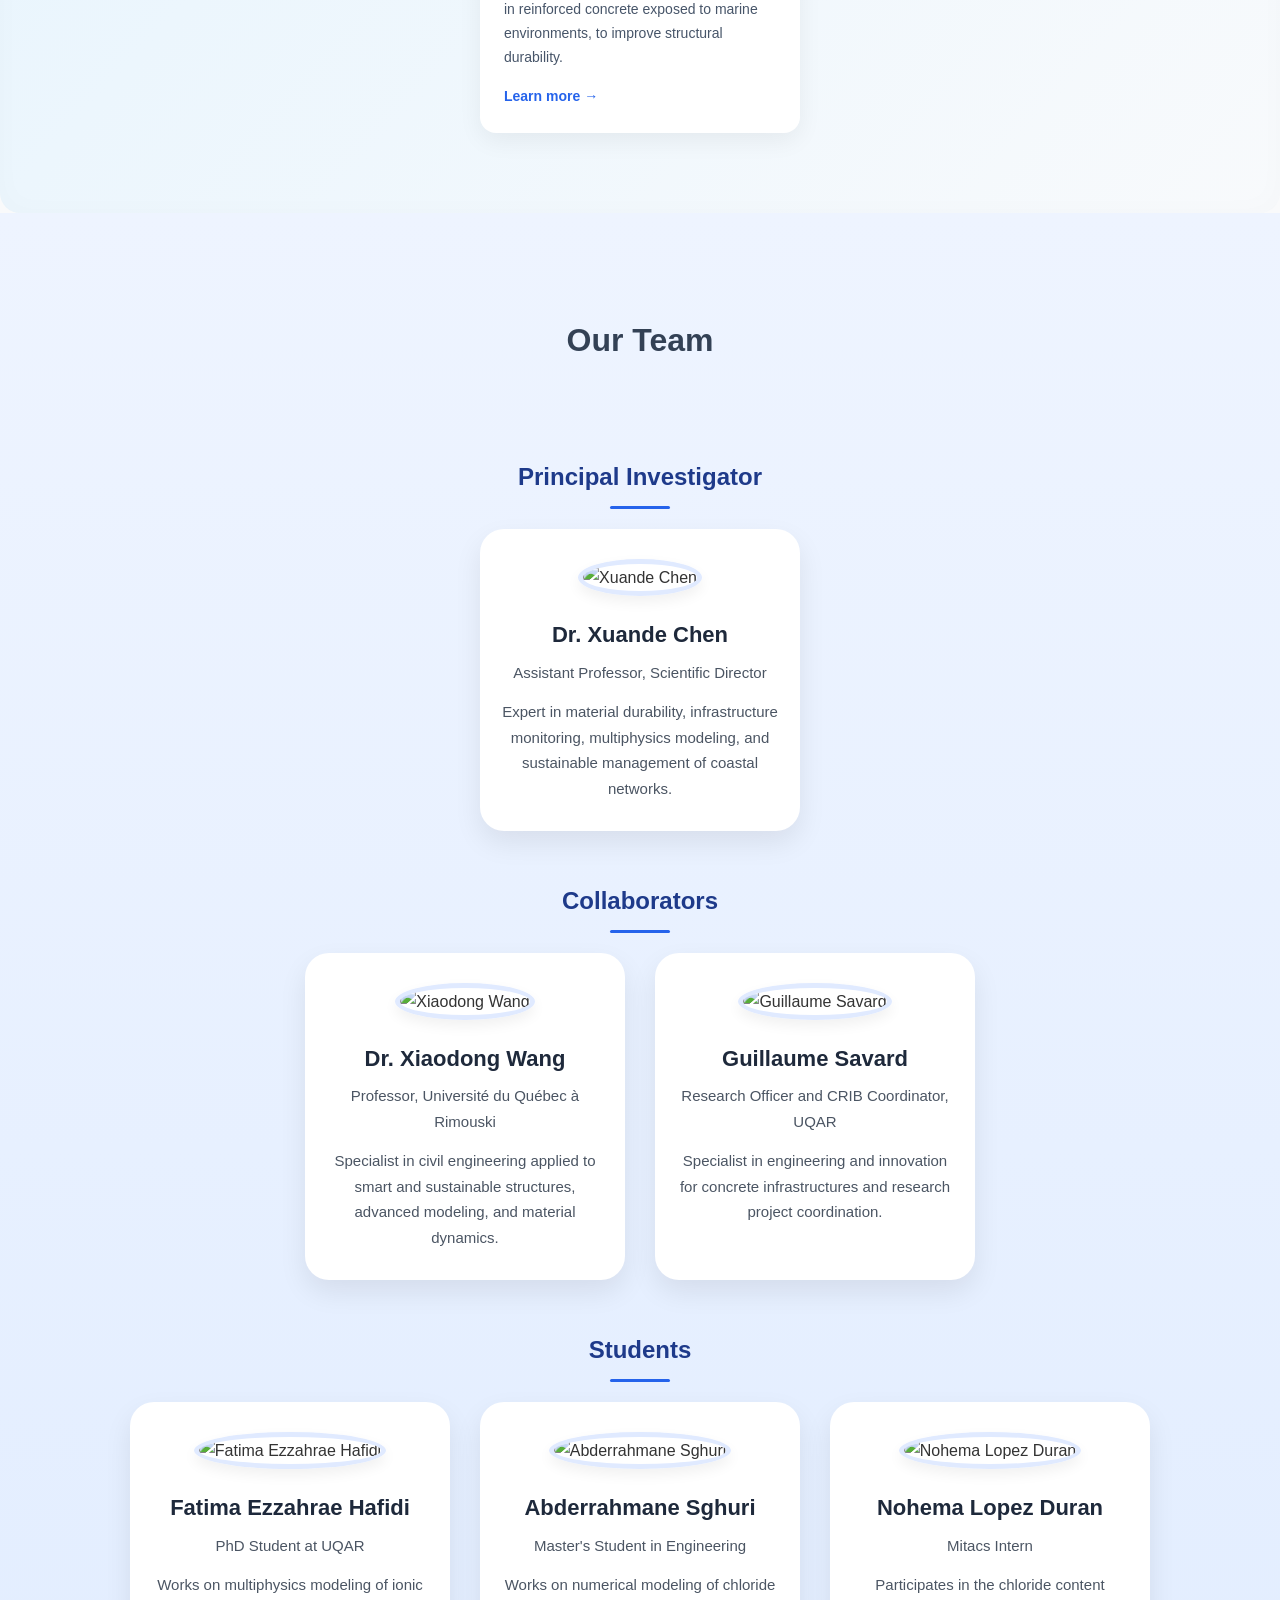
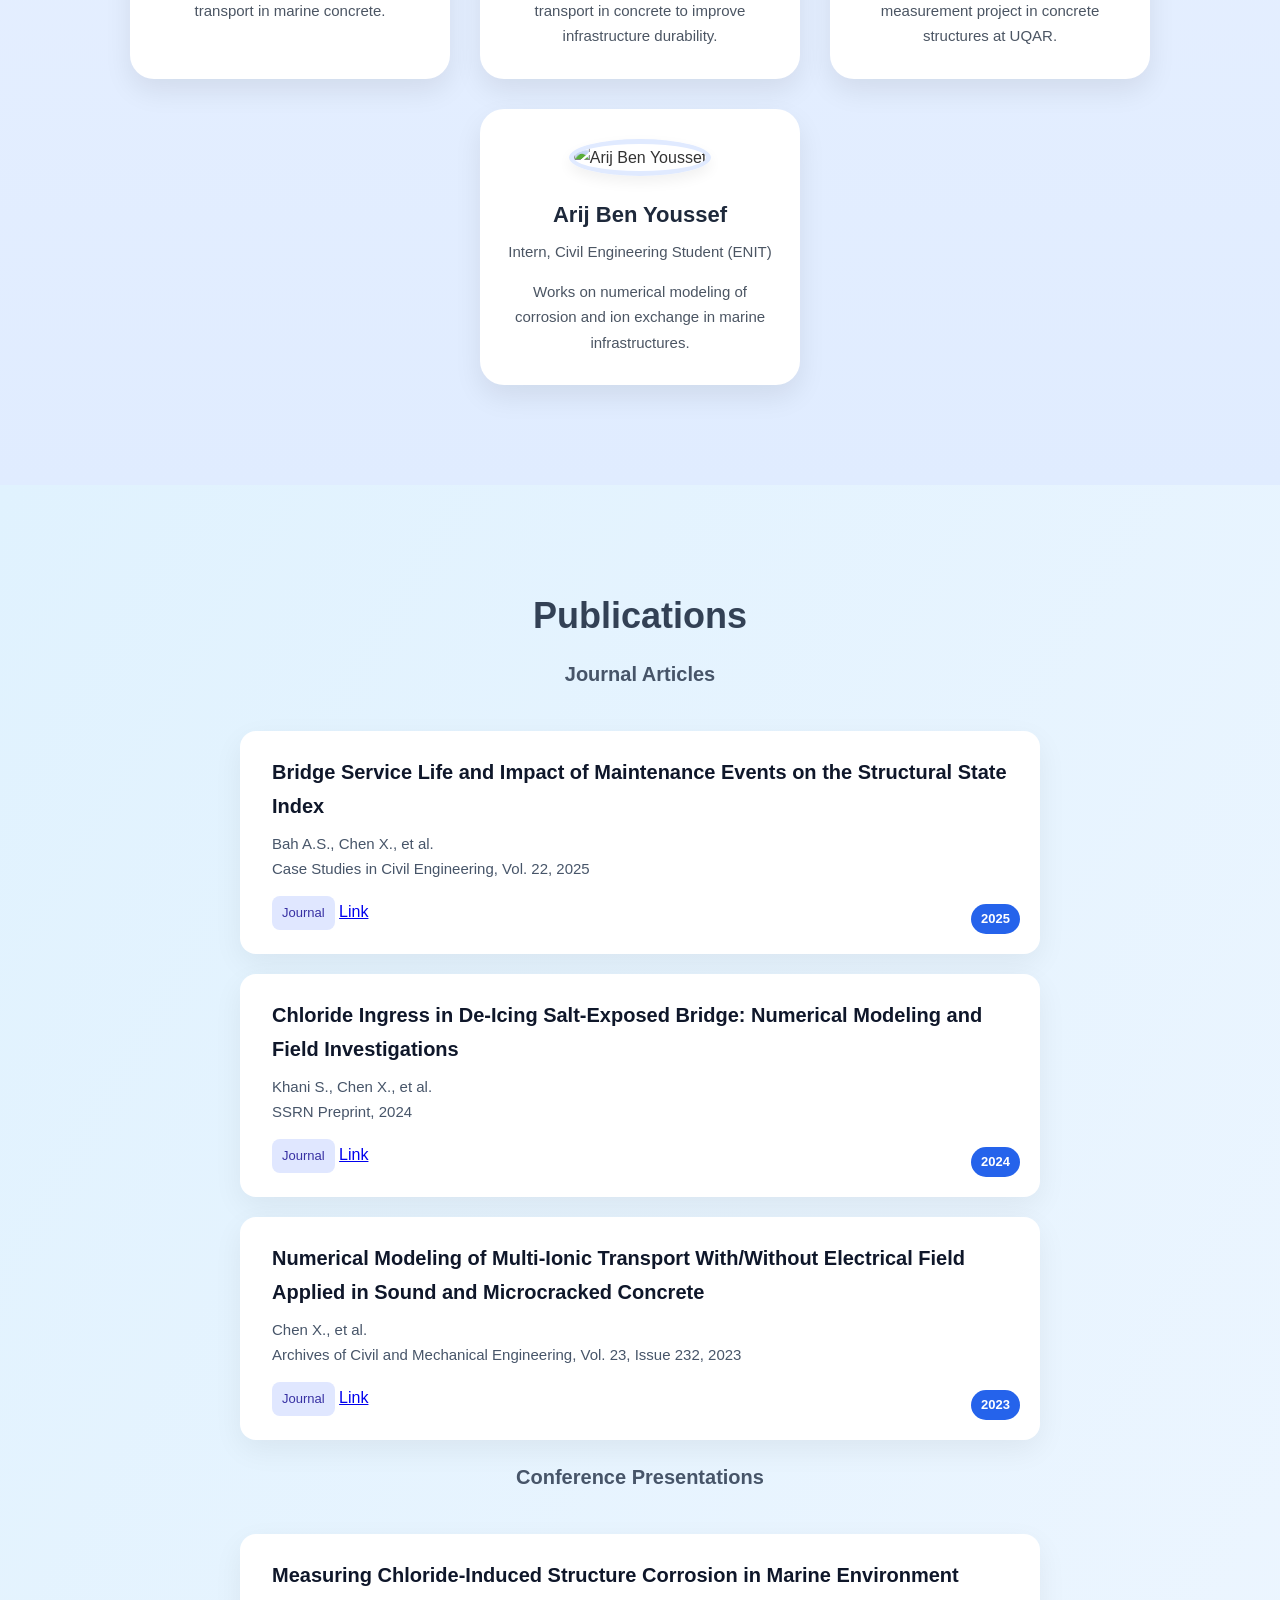
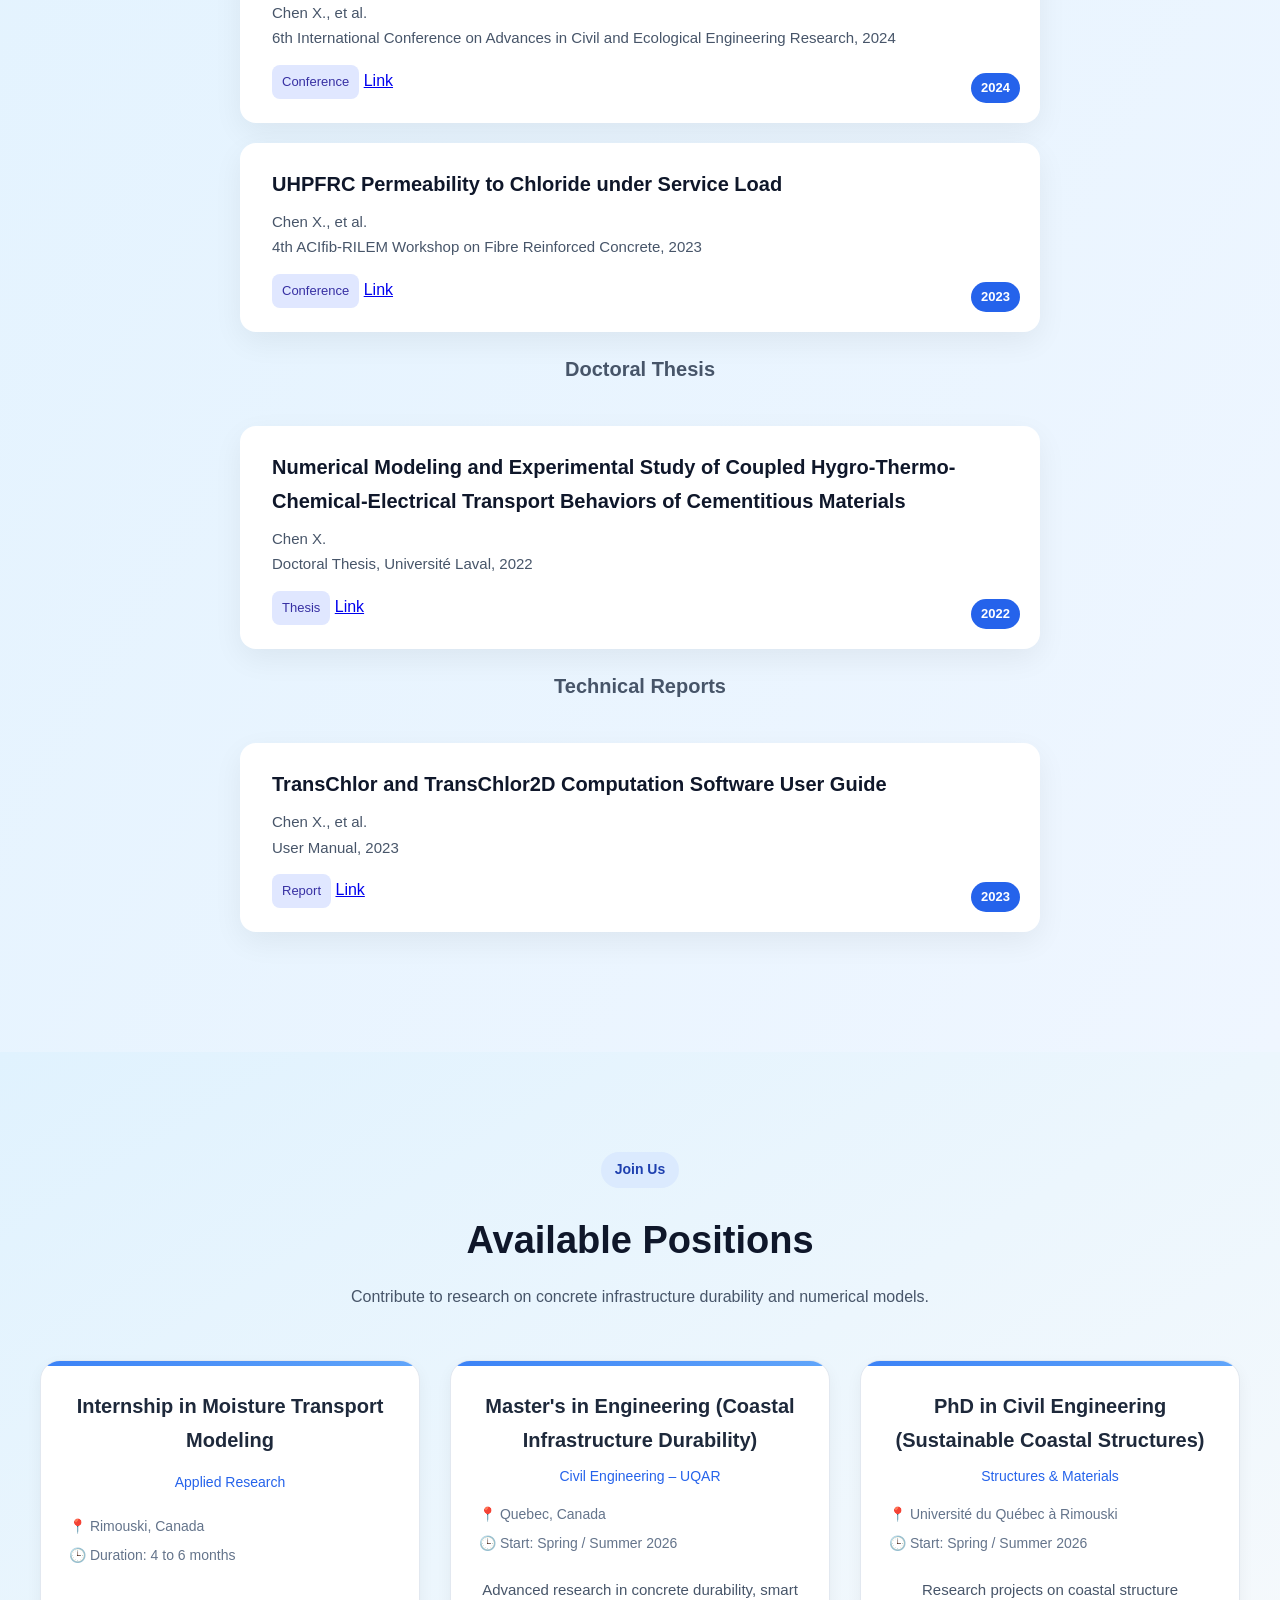
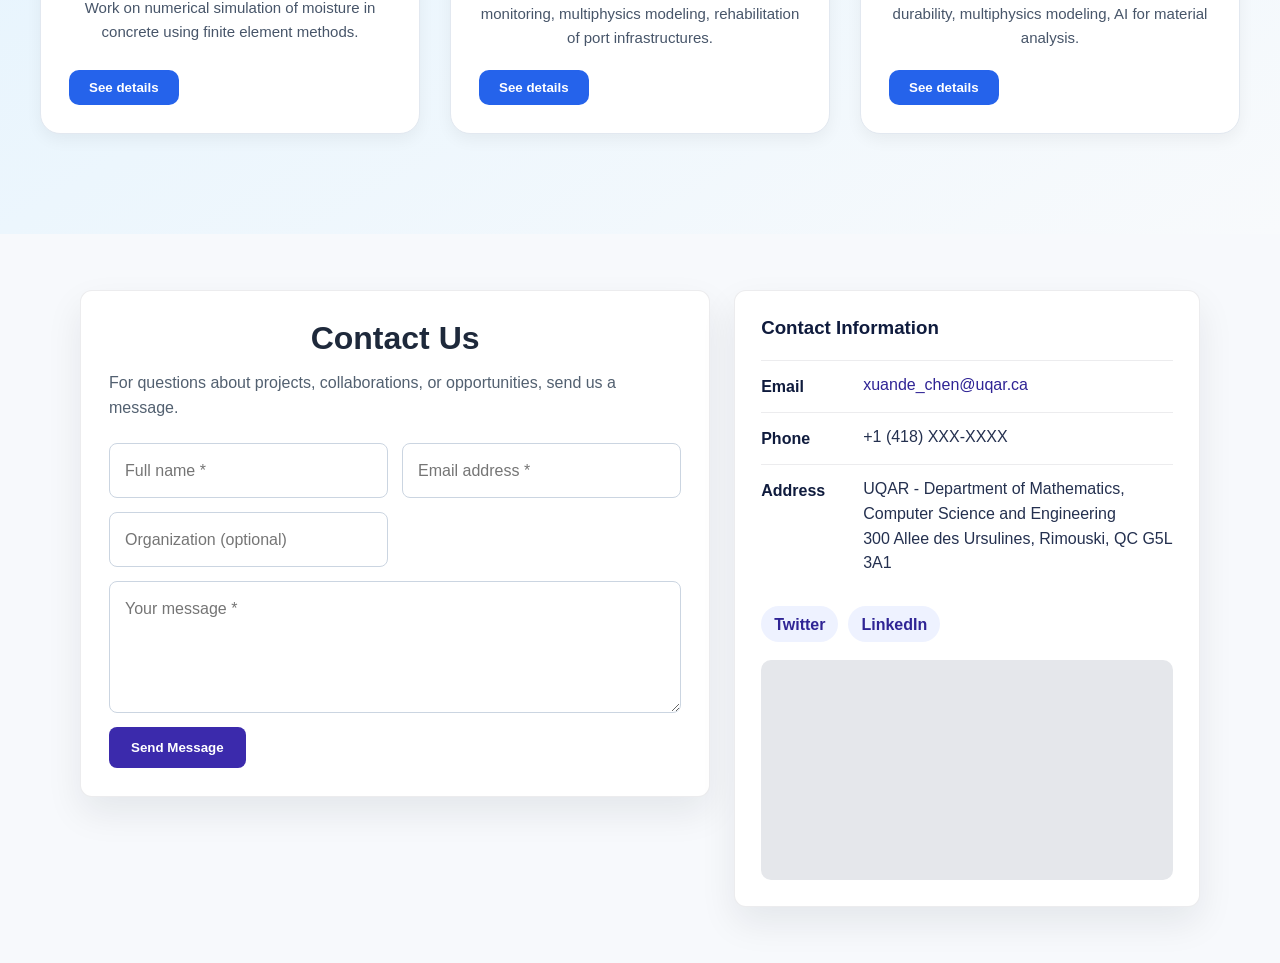
==== commit ecafda46: "Update print statement from 'Hello' to 'Goodbye'" ====
--- a/index-en.html
+++ b/index-en.html
@@ -27,10 +27,13 @@
 
   <!-- NAVBAR -->
 <header class="navbar">
-  <div class="logo">
-    🎓 <strong>Xuande Chen, P.Eng., Ph.D.</strong><br />
-    <span class="sous-titre">Researcher & Civil Engineer</span>
-  </div>
+<a href="#accueil" class="site-brand" aria-label="IDMML Home">
+  <span class="brand-mark">IDMML</span>
+  <span class="brand-text">
+    <strong>Infrastructure Durability and Multiphysics Modeling Lab</strong>
+    <small>UQAR · Xuande Chen Research Group</small>
+  </span>
+</a>
   <nav id="nav-links" class="nav-links">
     <a href="#accueil" class="active">Home</a>
     <a href="#apropos">About</a>
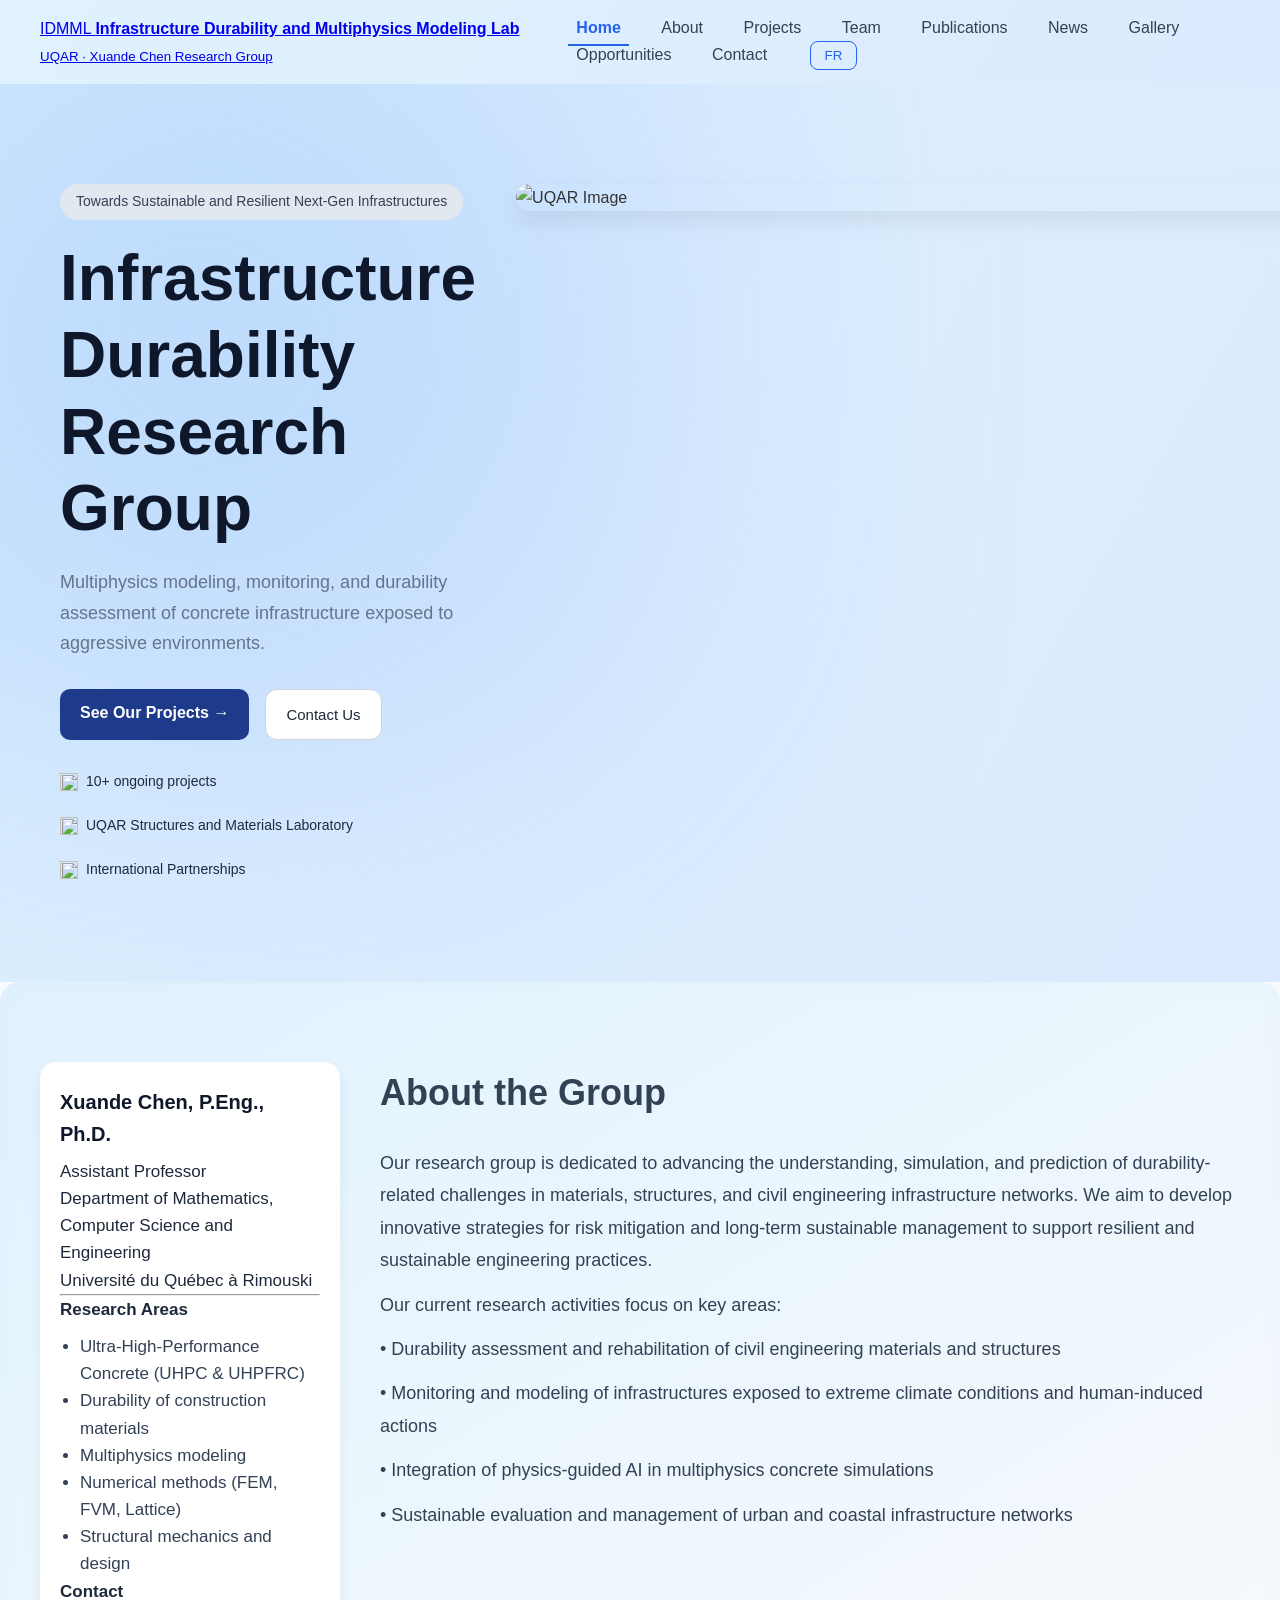
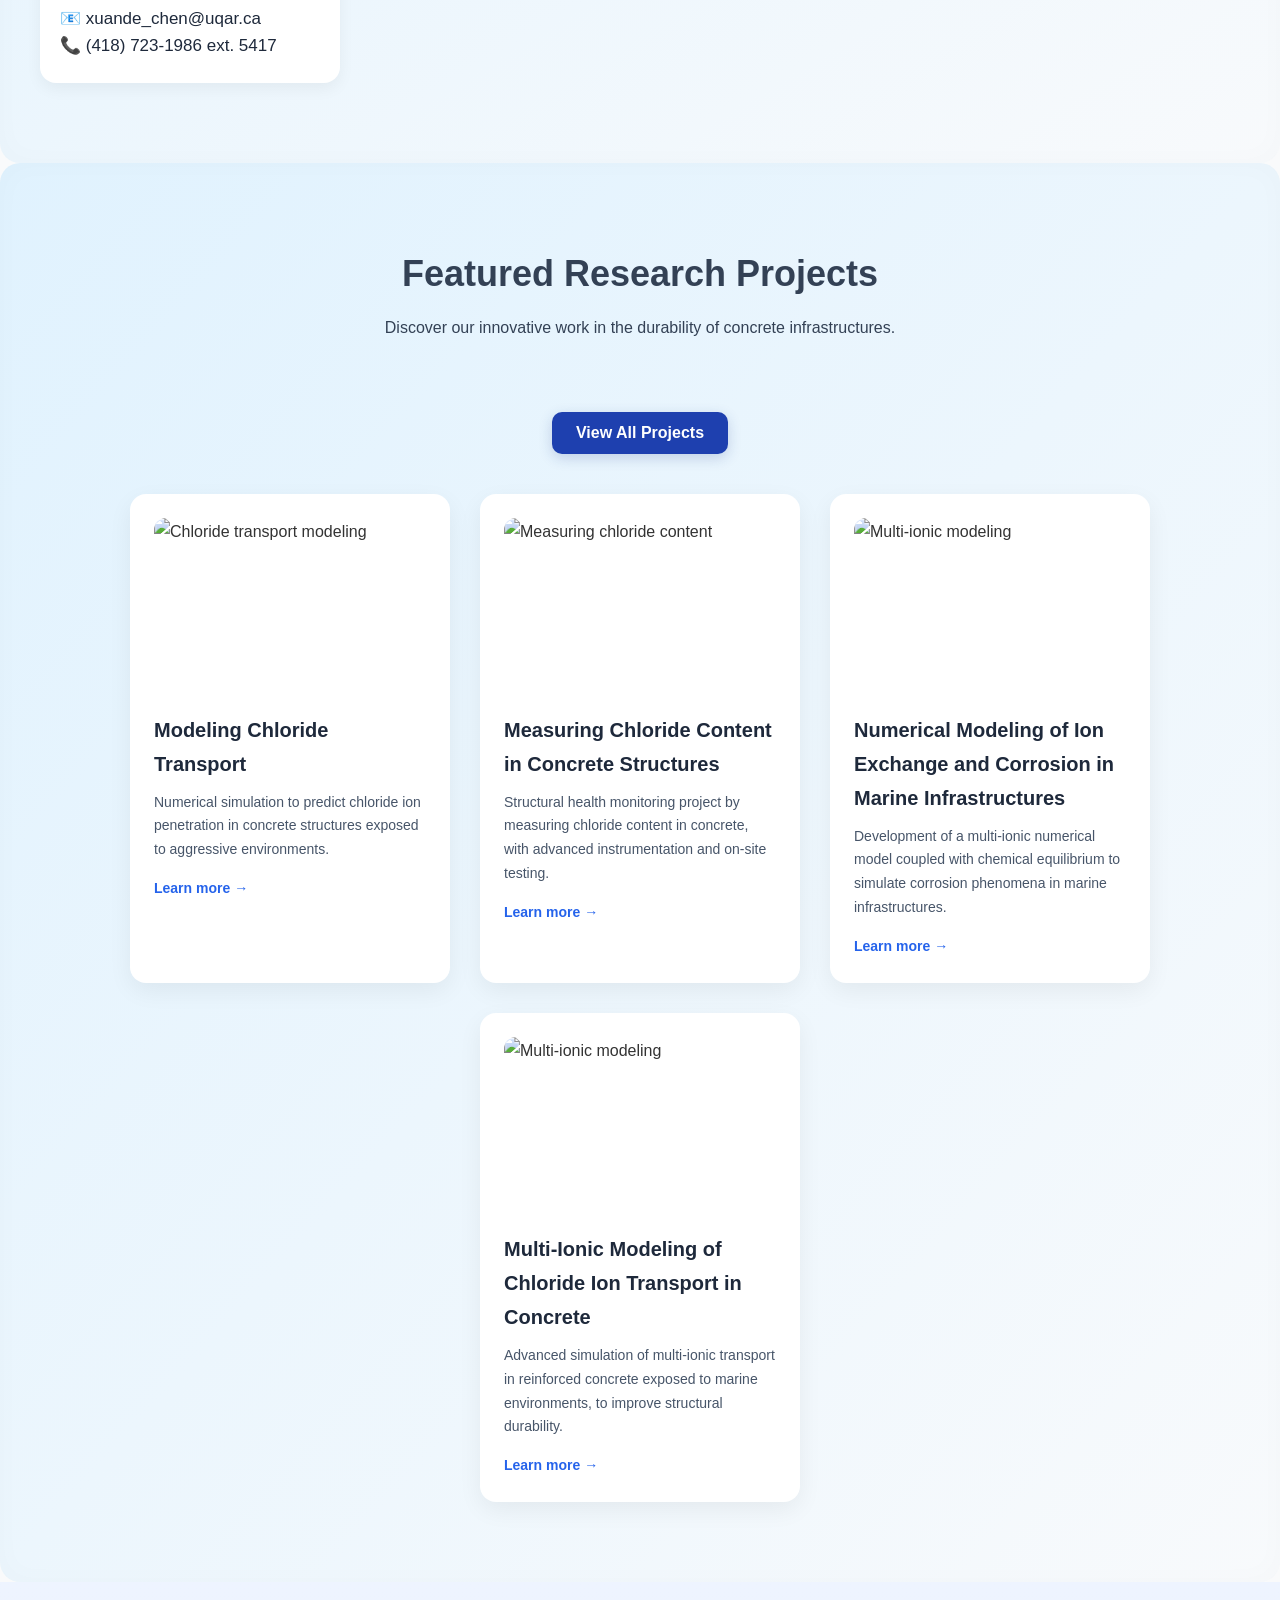
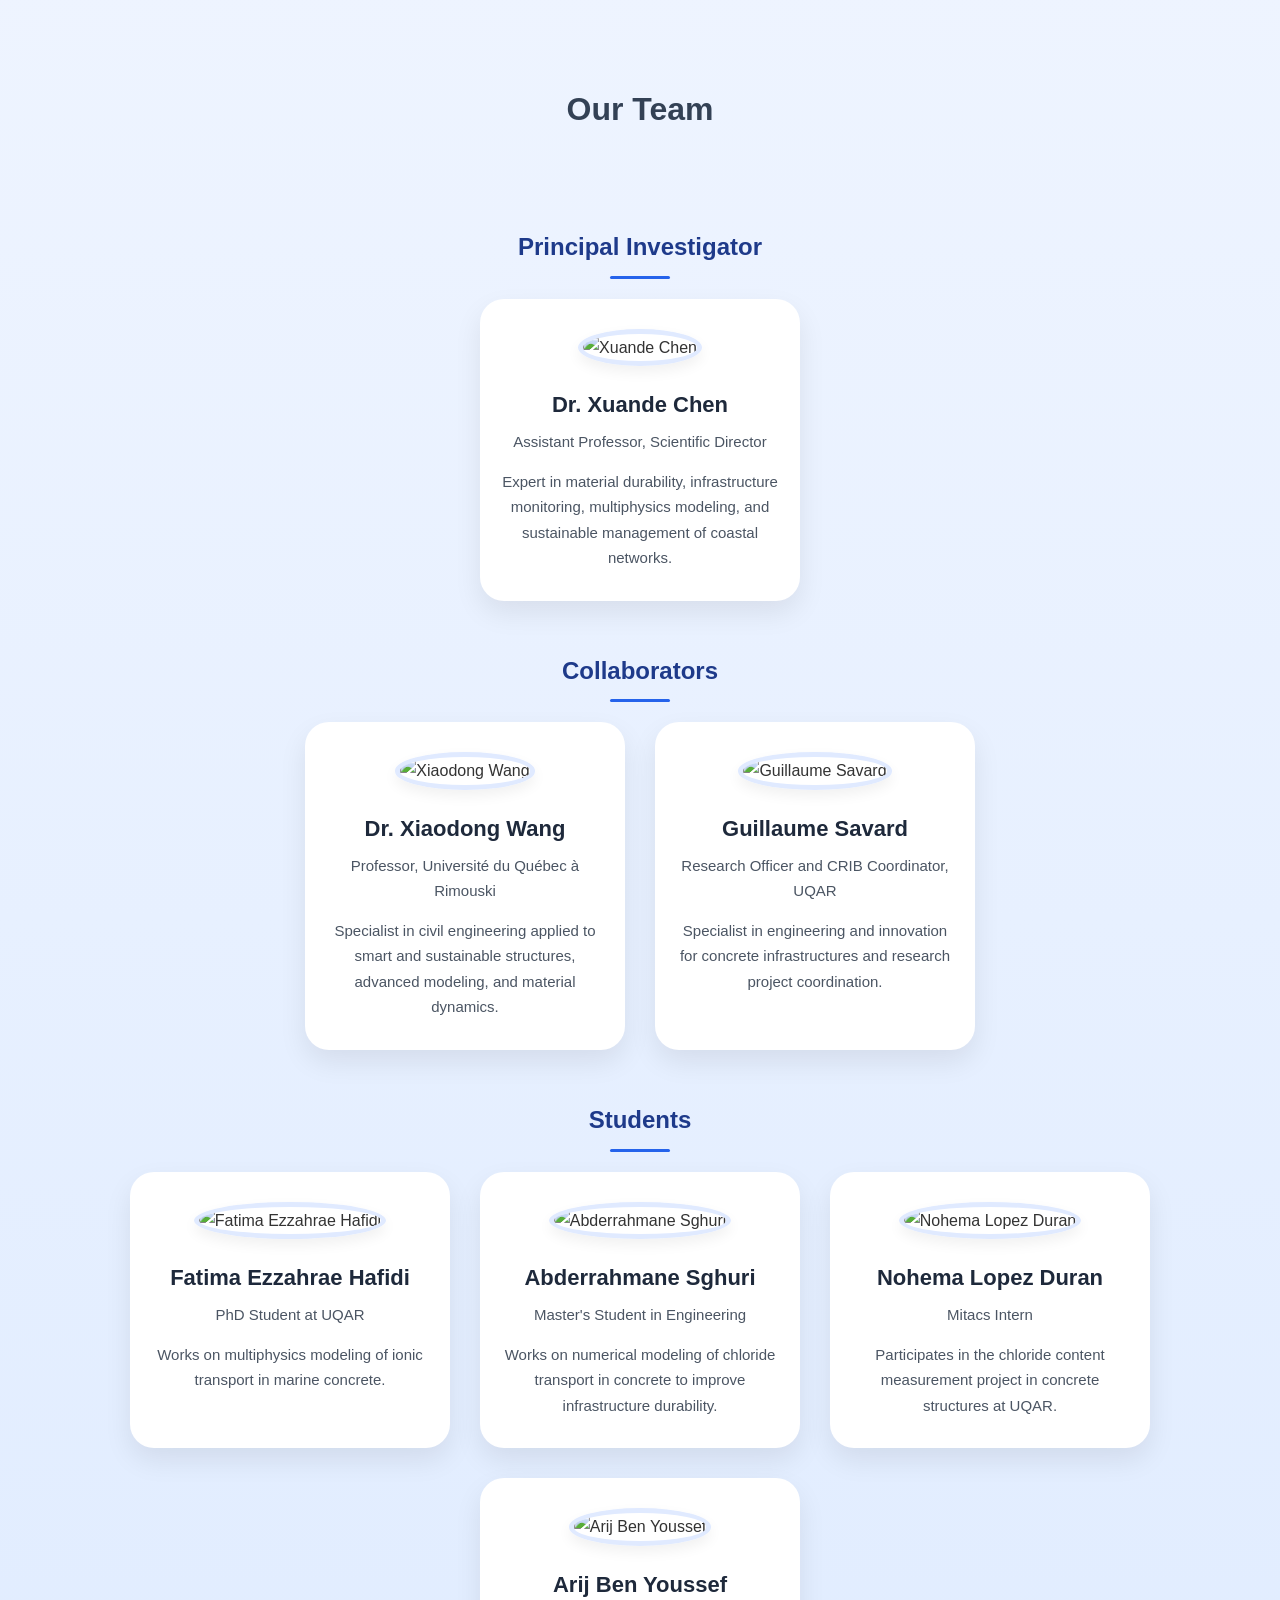
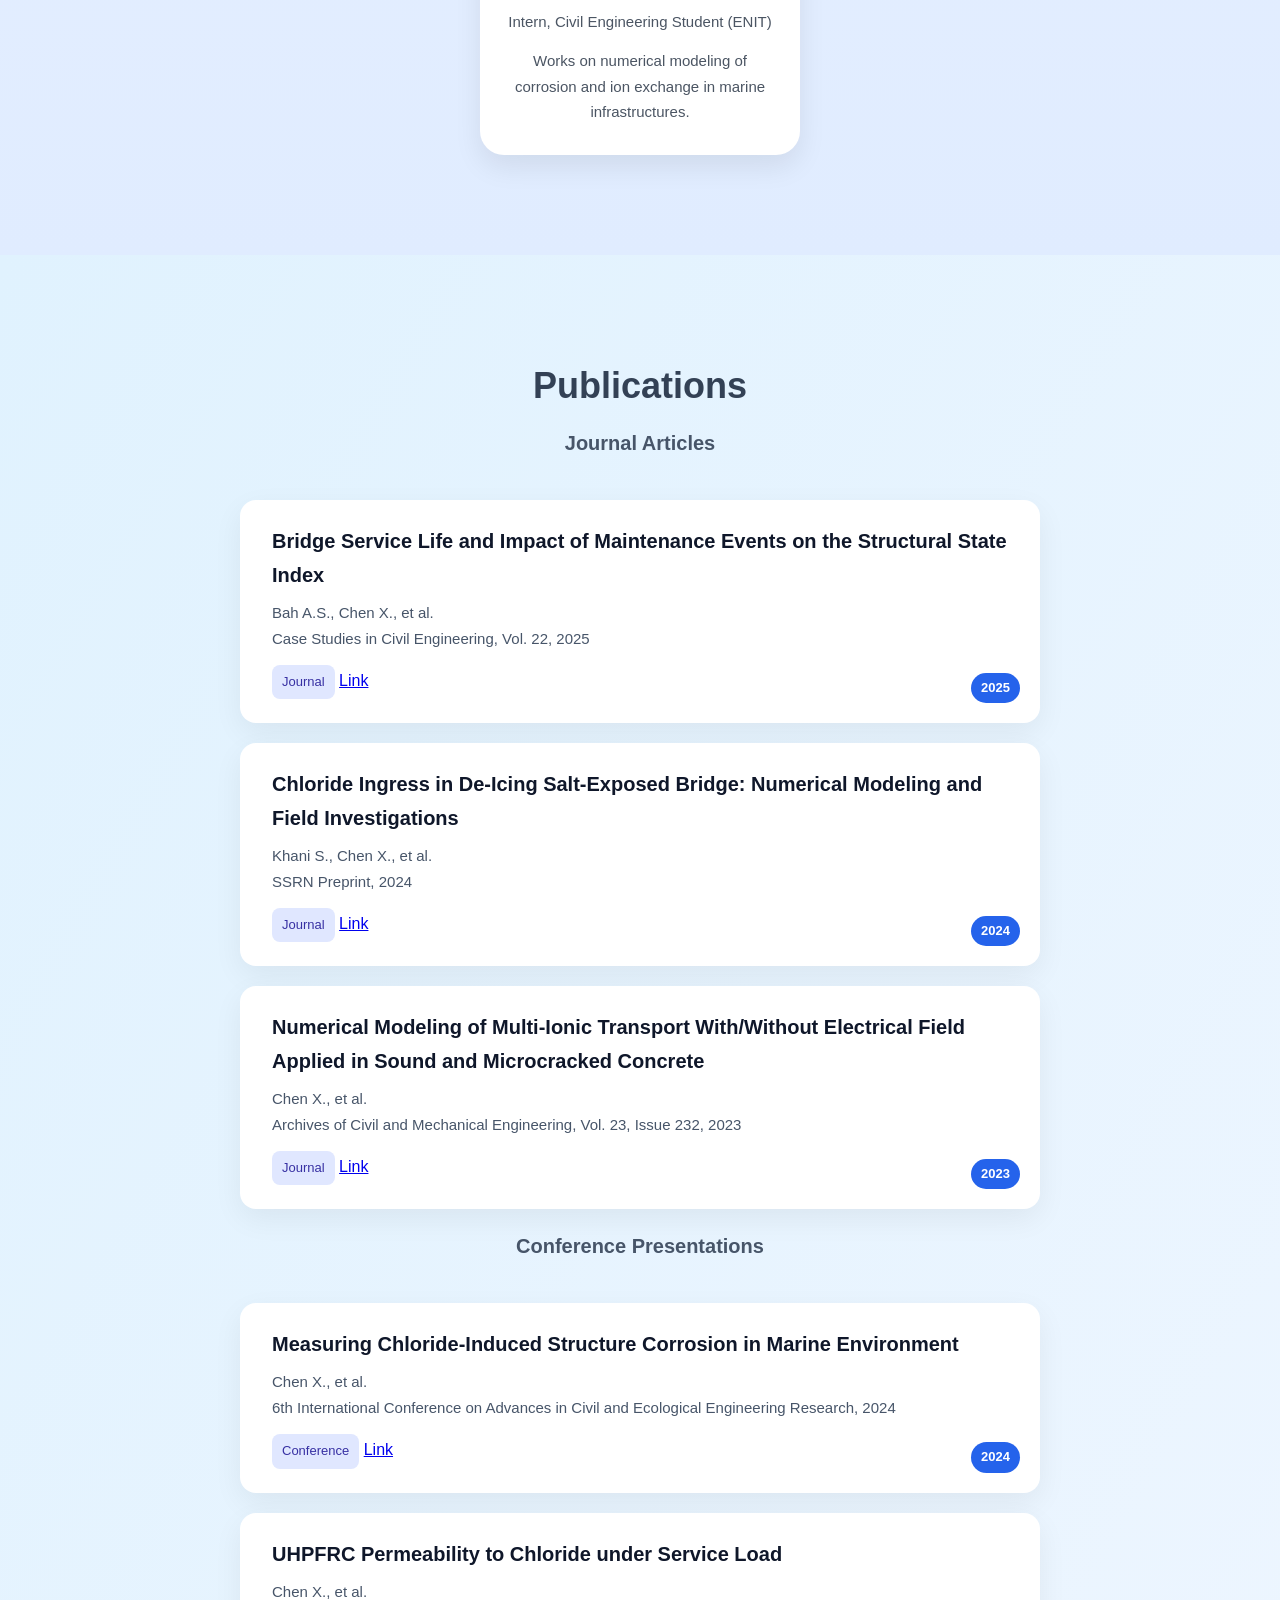
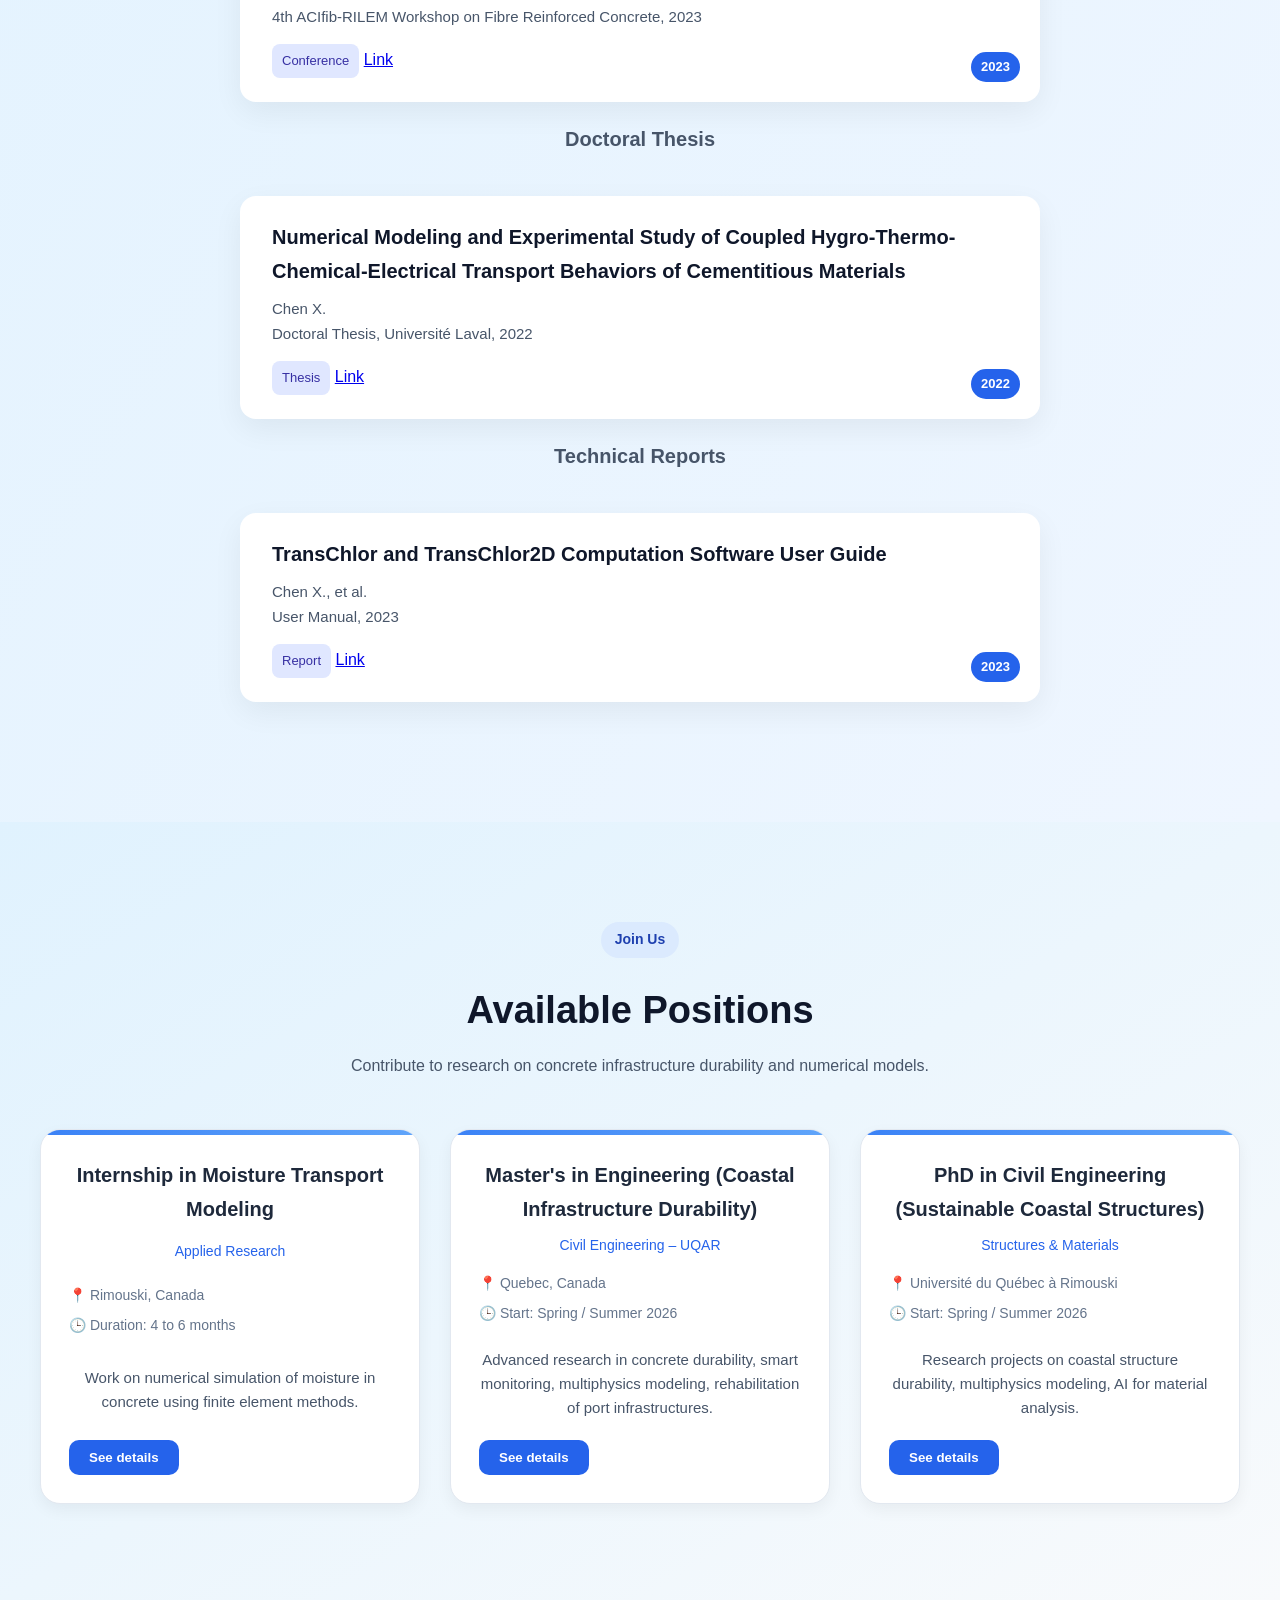
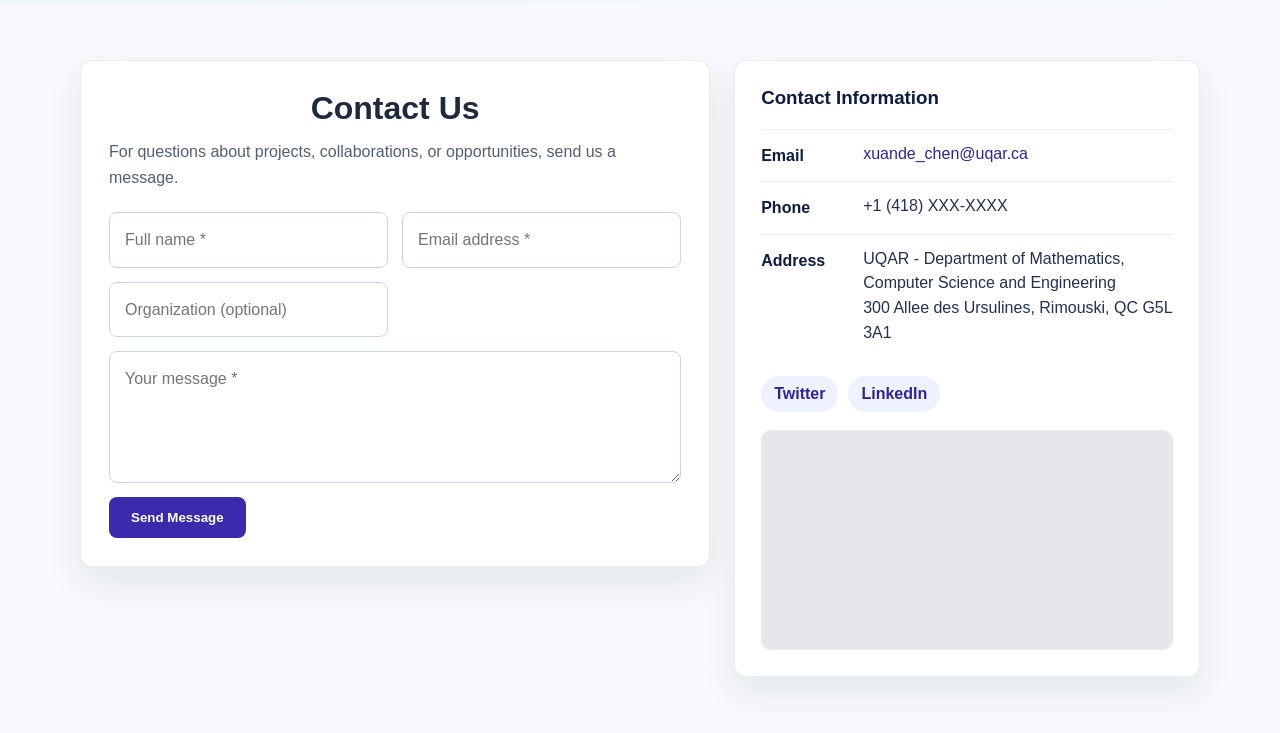
==== commit 34f872e4: "Update index-en.html" ====
--- a/index-en.html
+++ b/index-en.html
@@ -71,13 +71,11 @@
 
   <div class="hero-left">
     <span class="badge">Towards Sustainable and Resilient Next-Gen Infrastructures</span>
-    <h1>
-      Welcome to<br />
-      <span class="highlight">Infrastructure Durability and Multiphysics Modeling Lab (IDMML)</span>
-    </h1>
-    <p>
-      Our interdisciplinary team develops scientific and numerical solutions to enhance the durability of construction materials.
-    </p>
+<h1>Infrastructure Durability Research Group</h1>
+
+<p class="hero-subtitle">
+  Multiphysics modeling, monitoring, and durability assessment of concrete infrastructure exposed to aggressive environments.
+</p>
     <div class="hero-buttons">
       <a href="#projets" class="btn btn-primary">See Our Projects →</a>
       <a href="#contact" class="btn btn-outline">Contact Us</a>
